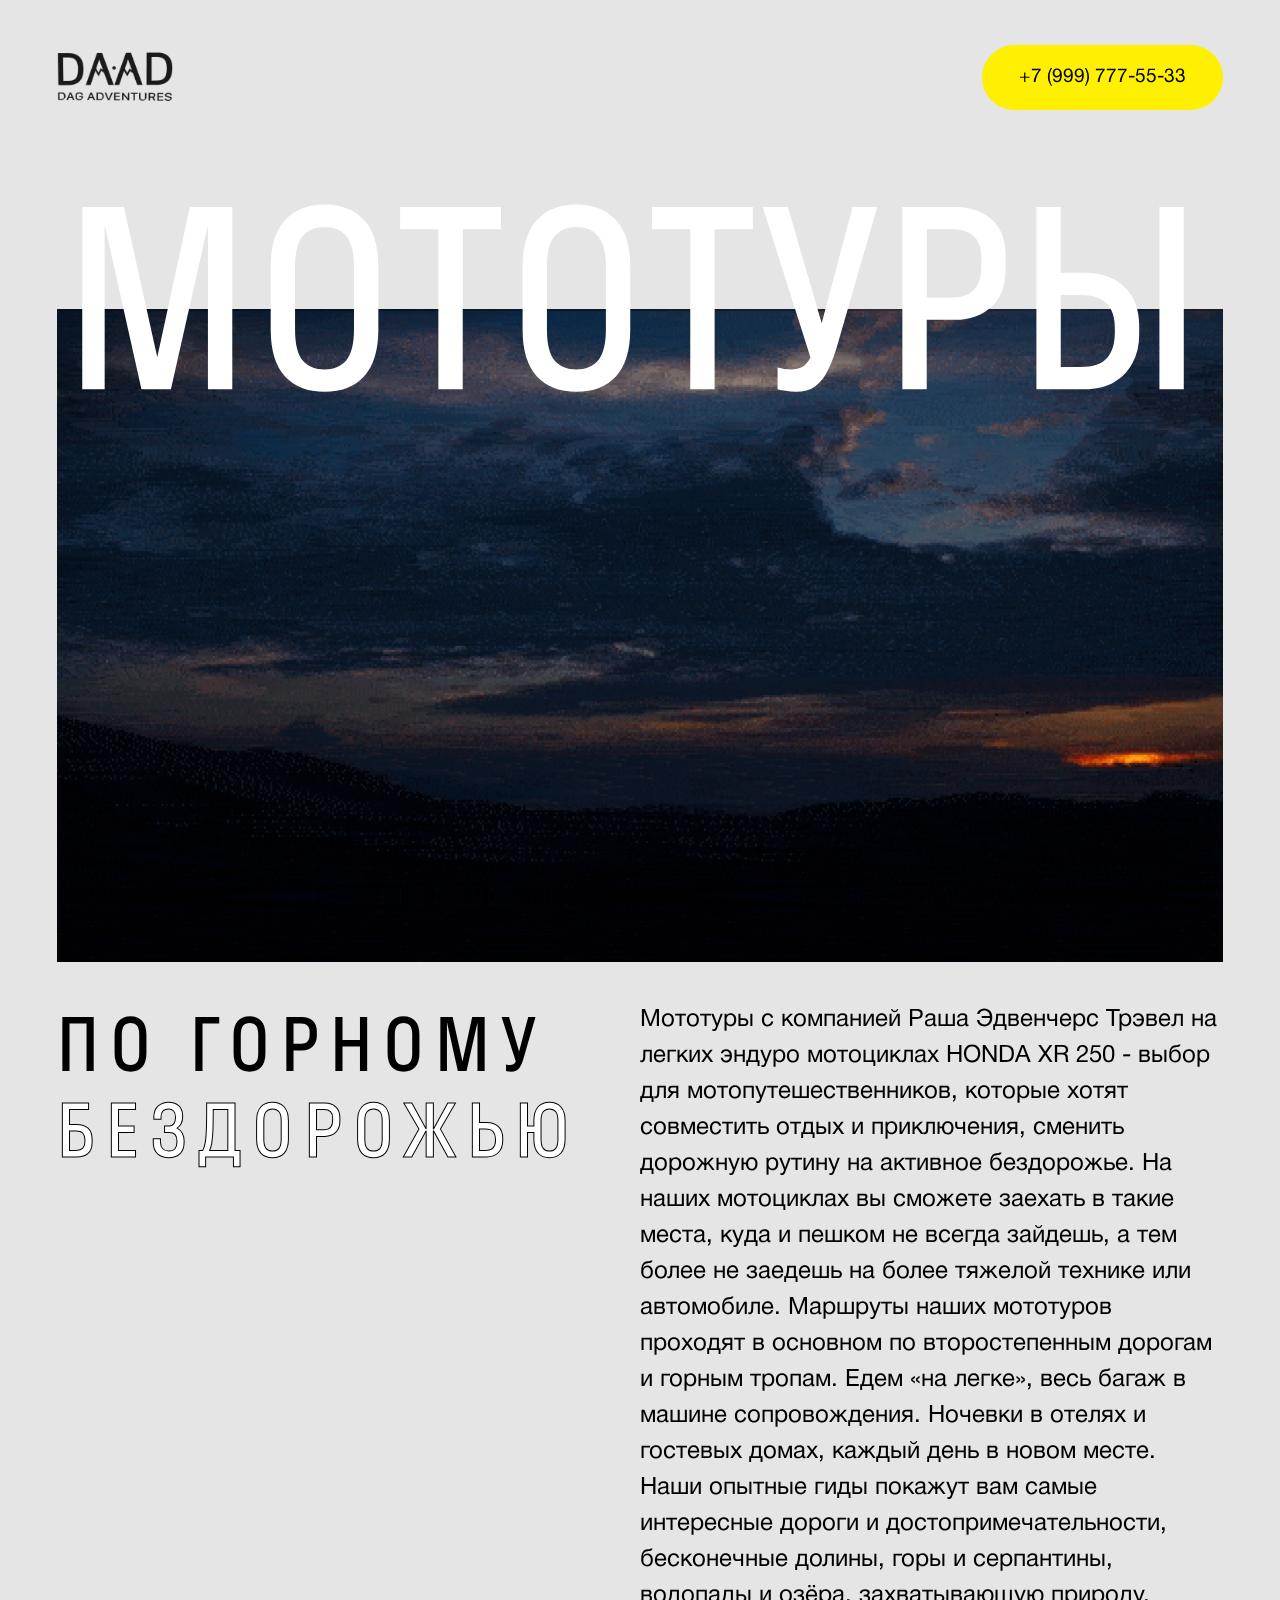
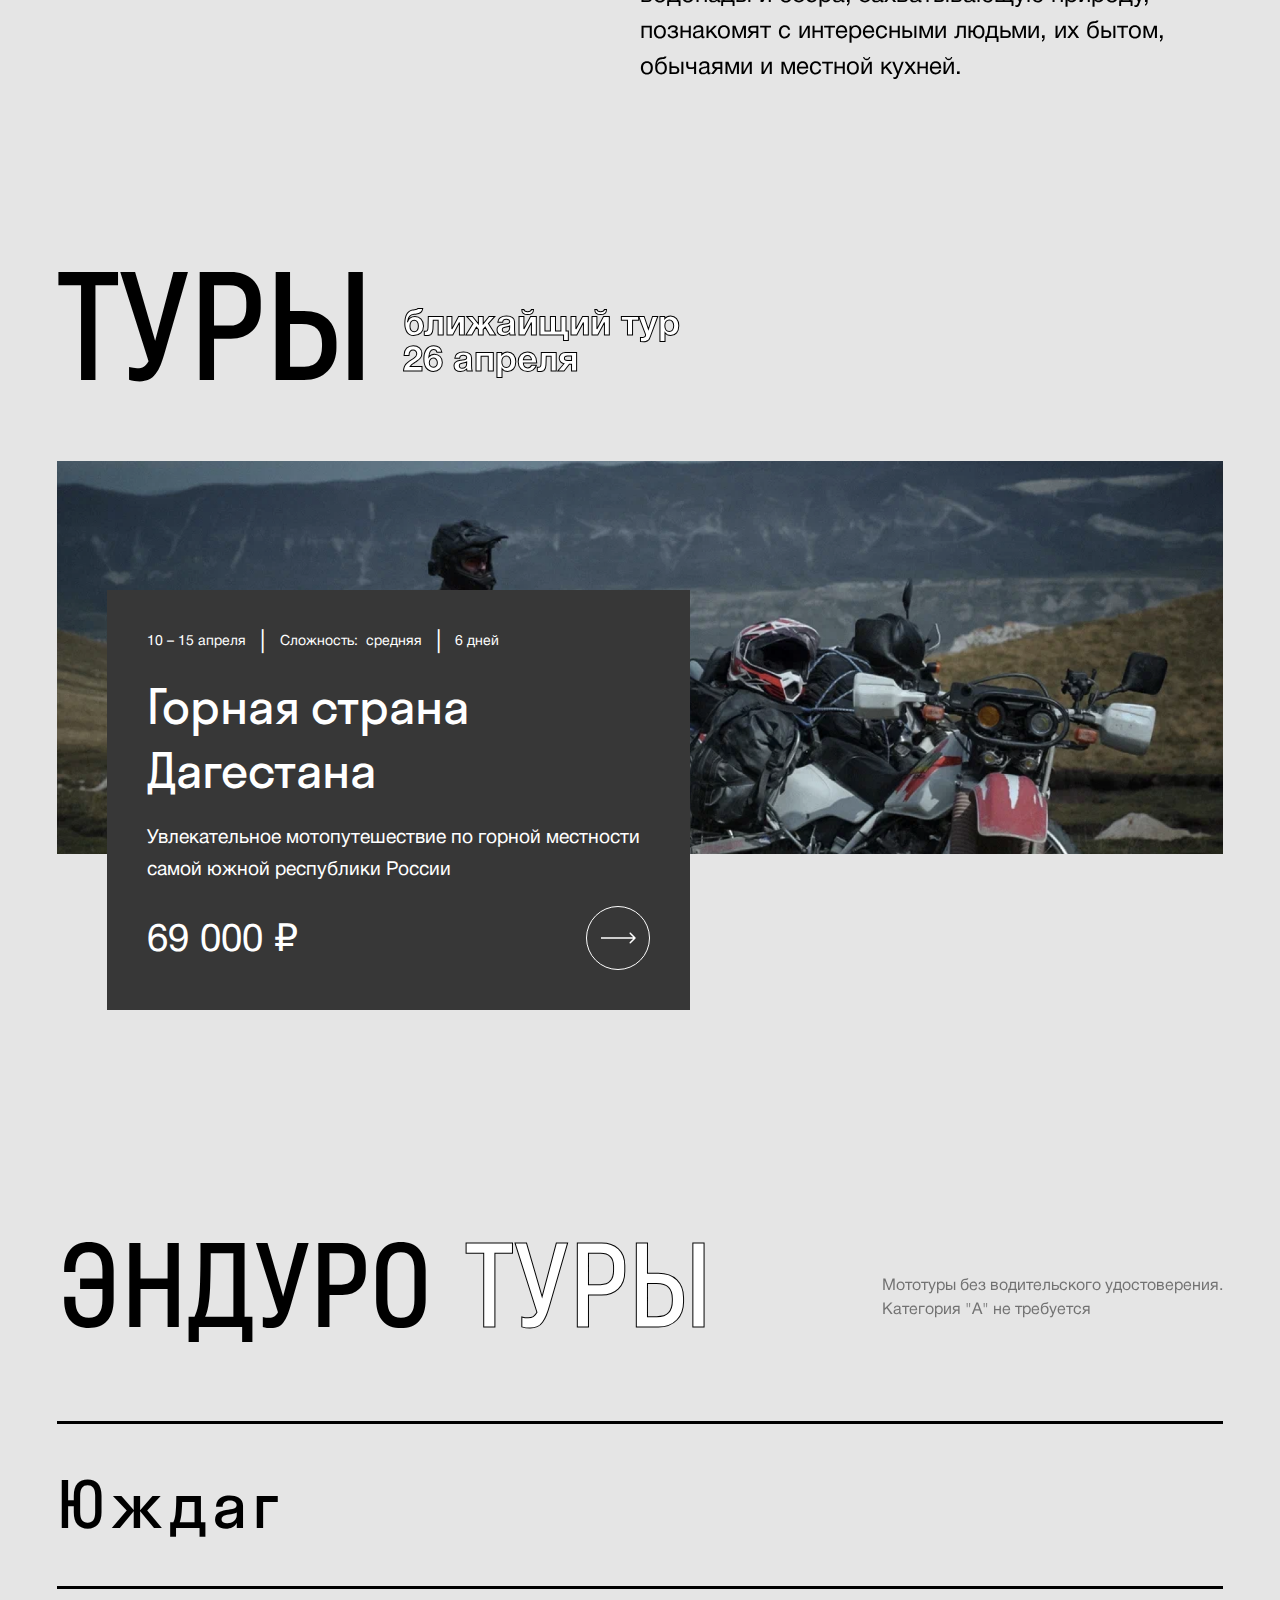
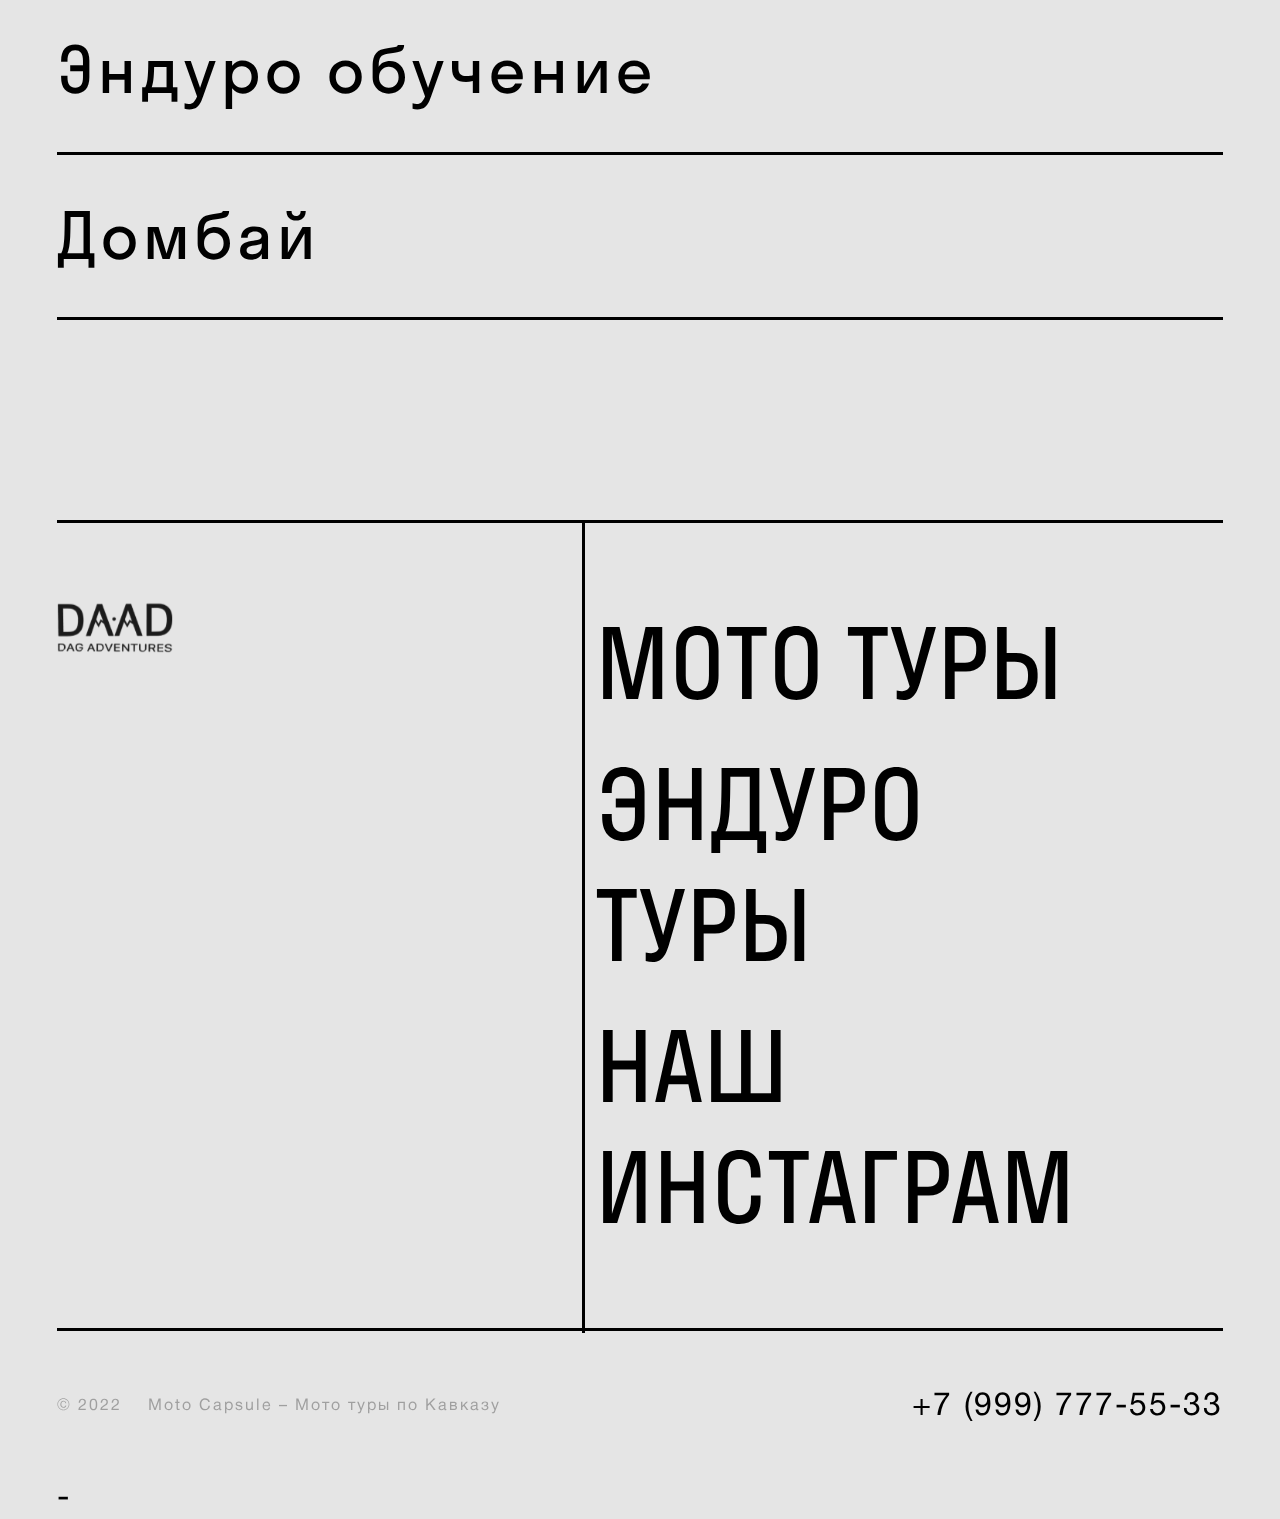
==== index.html @ cfee4b06 "First pade for MOTOTOUR project" ====
<!DOCTYPE html>
<html lang="ru">
<head>
    <meta charset="UTF-8">
    <meta http-equiv="X-UA-Compatible" content="IE=edge">
    <meta name="viewport" content="width=device-width, initial-scale=1.0">
    <title>ГЛАВНАЯ</title>
    <link rel="stylesheet" href="css/main.css">
</head>
<body>
    <div class="wrapper">
        <div class="cntr-padding">
            <header class="header">
                <div class="logo">
                    <!-- LOGO -->
                </div>
                <a href="tel:+79997775533" class="btn_phone">
                    +7 (999) 777-55-33
                </a>
            </header>
            <section class="banner">
                <div class="banner__img"></div>
                <img src="img/bannertour.svg" alt="МОТОТУРЫ" class="banner__descr">
            </section>
            <section class="descr">
                <div class="descr__header">
                    <h3 class="descr-header__item1">ПО ГОРНОМУ</h3>
                    <h3 class="descr-header__item2">БЕЗДОРОЖЬЮ</h3>
                </div>
                <p class="descr__item">
                    Мототуры с компанией Раша Эдвенчерс Трэвел на легких эндуро мотоциклах HONDA XR 250 - выбор для мотопутешественников, которые 
                    хотят совместить отдых и приключения, сменить дорожную рутину на активное бездорожье. На наших мотоциклах вы сможете заехать в 
                    такие места, куда и пешком не всегда зайдешь, а тем более не заедешь на более тяжелой технике или автомобиле. Маршруты наших 
                    мототуров проходят в основном по второстепенным дорогам и горным тропам. Едем «на легке», весь багаж в машине сопровождения. 
                    Ночевки в отелях и гостевых домах, каждый день в новом месте. Наши опытные гиды покажут вам самые интересные дороги и 
                    достопримечательности, бесконечные долины, горы и серпантины, водопады и озёра, захватывающую природу, познакомят с интересными 
                    людьми, их бытом, обычаями и местной кухней.
                </p>
            </section>
            <section class="catalog">
                <div class="catalog__header">
                    <h2 class="catalog-header__item">ТУРЫ</h2>
                    <p class="catalog-header__date">
                        ближайщий тур <br>
                        26 апреля
                    </p>
                </div>
                <div class="catalog__item">
                    <img src="img/1.png" alt="Горная страна Дагестана" class="catalog__img">
                    <div class="catalog__block">
                        <div class="catalog-block__header">
                            <div class="catalog-block-header__date">10 – 15 апреля </div> <span class="divider">|</span>
                            <div class="catalog-block-header__difficulty">Сложность: <span class="catalog-block-header-difficulty__item">средняя </span></div> <span class="divider">|</span>
                            <div class="catalog-block-header__days">6 дней</div>
                        </div>
                        <div class="catalog-block__descr">
                            <h4 class="catalog-block-descr__header">Горная страна Дагестана</h4>
                            <p class="catalog-block-descr__item">Увлекательное мотопутешествие по горной местности самой южной республики России</p>
                        </div>
                        <div class="catalog-block__footer">
                            <div class="catalog-block-footer__price">
                                <span class="catalog-block-footer-price__item">69 000</span> ₽
                            </div>
                            <a class="catalog-block-footer-next">
                                <img src="img/nextBtn.svg" alt="Next" class="catalog-block-footer__circle">
                            </a>
                        </div>
                    </div>
                </div>
                <!-- <div class="catalog__item">
                    <img src="img/1.png" alt="Горная страна Дагестана" class="catalog__img">
                    <div class="catalog__block">
                        <div class="catalog-block__header">
                            <div class="catalog-block-header__date">10 – 15 апреля </div> <span class="divider">|</span>
                            <div class="catalog-block-header__difficulty">Сложность: <span class="catalog-block-header-difficulty__item">средняя </span></div> <span class="divider">|</span>
                            <div class="catalog-block-header__days">6 дней</div>
                        </div>
                        <div class="catalog-block__descr">
                            <h4 class="catalog-block-descr__header">Горная страна Дагестана</h4>
                            <p class="catalog-block-descr__item">Увлекательное мотопутешествие по горной местности самой южной республики России</p>
                        </div>
                        <div class="catalog-block__footer">
                            <div class="catalog-block-footer__price">
                                <span class="catalog-block-footer-price__item">69 000</span> ₽
                            </div>
                            <a class="catalog-block-footer-next">
                                <img src="img/nextBtn.svg" alt="Next" class="catalog-block-footer__circle">
                            </a>
                        </div>
                    </div>
                </div>
                <div class="catalog__item">
                    <img src="img/1.png" alt="Горная страна Дагестана" class="catalog__img">
                    <div class="catalog__block">
                        <div class="catalog-block__header">
                            <div class="catalog-block-header__date">10 – 15 апреля </div> <span class="divider">|</span>
                            <div class="catalog-block-header__difficulty">Сложность: <span class="catalog-block-header-difficulty__item">средняя </span></div> <span class="divider">|</span>
                            <div class="catalog-block-header__days">6 дней</div>
                        </div>
                        <div class="catalog-block__descr">
                            <h4 class="catalog-block-descr__header">Горная страна Дагестана</h4>
                            <p class="catalog-block-descr__item">Увлекательное мотопутешествие по горной местности самой южной республики России</p>
                        </div>
                        <div class="catalog-block__footer">
                            <div class="catalog-block-footer__price">
                                <span class="catalog-block-footer-price__item">69 000</span> ₽
                            </div>
                            <a class="catalog-block-footer-next">
                                <img src="img/nextBtn.svg" alt="Next" class="catalog-block-footer__circle">
                            </a>
                        </div>
                    </div>
                </div>
                <div class="catalog__item">
                    <img src="img/1.png" alt="Горная страна Дагестана" class="catalog__img">
                    <div class="catalog__block">
                        <div class="catalog-block__header">
                            <div class="catalog-block-header__date">10 – 15 апреля </div> <span class="divider">|</span>
                            <div class="catalog-block-header__difficulty">Сложность: <span class="catalog-block-header-difficulty__item">средняя </span></div> <span class="divider">|</span>
                            <div class="catalog-block-header__days">6 дней</div>
                        </div>
                        <div class="catalog-block__descr">
                            <h4 class="catalog-block-descr__header">Горная страна Дагестана</h4>
                            <p class="catalog-block-descr__item">Увлекательное мотопутешествие по горной местности самой южной республики России</p>
                        </div>
                        <div class="catalog-block__footer">
                            <div class="catalog-block-footer__price">
                                <span class="catalog-block-footer-price__item">69 000</span> ₽
                            </div>
                            <a class="catalog-block-footer-next">
                                <img src="img/nextBtn.svg" alt="Next" class="catalog-block-footer__circle">
                            </a>
                        </div>
                    </div>
                </div>
                <div class="catalog__item">
                    <img src="img/1.png" alt="Горная страна Дагестана" class="catalog__img">
                    <div class="catalog__block">
                        <div class="catalog-block__header">
                            <div class="catalog-block-header__date">10 – 15 апреля </div> <span class="divider">|</span>
                            <div class="catalog-block-header__difficulty">Сложность: <span class="catalog-block-header-difficulty__item">средняя </span></div> <span class="divider">|</span>
                            <div class="catalog-block-header__days">6 дней</div>
                        </div>
                        <div class="catalog-block__descr">
                            <h4 class="catalog-block-descr__header">Горная страна Дагестана</h4>
                            <p class="catalog-block-descr__item">Увлекательное мотопутешествие по горной местности самой южной республики России</p>
                        </div>
                        <div class="catalog-block__footer">
                            <div class="catalog-block-footer__price">
                                <span class="catalog-block-footer-price__item">69 000</span> ₽
                            </div>
                            <a class="catalog-block-footer-next">
                                <img src="img/nextBtn.svg" alt="Next" class="catalog-block-footer__circle">
                            </a>
                        </div>
                    </div>
                </div>
                <div class="catalog__item">
                    <img src="img/1.png" alt="Горная страна Дагестана" class="catalog__img">
                    <div class="catalog__block">
                        <div class="catalog-block__header">
                            <div class="catalog-block-header__date">10 – 15 апреля </div> <span class="divider">|</span>
                            <div class="catalog-block-header__difficulty">Сложность: <span class="catalog-block-header-difficulty__item">средняя </span></div> <span class="divider">|</span>
                            <div class="catalog-block-header__days">6 дней</div>
                        </div>
                        <div class="catalog-block__descr">
                            <h4 class="catalog-block-descr__header">Горная страна Дагестана</h4>
                            <p class="catalog-block-descr__item">Увлекательное мотопутешествие по горной местности самой южной республики России</p>
                        </div>
                        <div class="catalog-block__footer">
                            <div class="catalog-block-footer__price">
                                <span class="catalog-block-footer-price__item">69 000</span> ₽
                            </div>
                            <a class="catalog-block-footer-next">
                                <img src="img/nextBtn.svg" alt="Next" class="catalog-block-footer__circle">
                            </a>
                        </div>
                    </div>
                </div> -->
            </section>
            <section class="catalog2">
                <div class="catalog2__header">
                    <div class="catalog2-header__item">
                        <span class="catalog2-header-item1">ЭНДУРО</span>
                        <span class="catalog2-header-item2">ТУРЫ</span>
                    </div>
                    <p class="catalog-header__descr">
                        Мототуры без водительского удостоверения. <br>
                        Категория "А" не требуется
                    </p>
                </div>
                <div class="catalog2__body">
                    <a href="#"class="catalog2-body__container">Юждаг</a>
                    <a href="#"class="catalog2-body__container">Эндуро обучение</a>
                    <a href="#"class="catalog2-body__container">Домбай</a>
                </div>
            </section>
            <footer class="footer">
                <div class="footer__logo">
                    <div class="logo">
                        <!-- LOGO -->
                    </div>
                </div>
                <div class="footer__link">
                    <a href="#" class="footer-lonk__item">МОТО ТУРЫ</a>
                    <a href="#" class="footer-lonk__item">ЭНДУРО ТУРЫ</a>
                    <a href="#" class="footer-lonk__item">НАШ ИНСТАГРАМ</a>
                </div>
            </footer>
            <div class="footer__copy">
                <div class="footer-copy__item">
                    <span class="footer-copy__date">© 2022</span>
                    <span class="footer-copy__text">Moto Capsule – Мото туры по Кавказу</span>
                </div>
                <a href="tel:+79997775533" class="footer-copy__phone">+7 (999) 777-55-33</ф>
            </div>-
        </div>
    </div>

<script src="js/main.js"></script>
</body>
</html>
---- css/main.css ----
/** Generated by FG **/
@font-face {
	font-family: 'StratosLCWeb';
	src: url('../fonts/StratosLCWebRegular.eot');
	src: local('☺'), url('../fonts/StratosLCWebRegular.woff') format('woff'), url('../fonts/StratosLCWebRegular.ttf') format('truetype'), url('../fonts/StratosLCWebRegular.svg') format('svg');
	font-weight: normal;
	font-style: normal;
}

@font-face {
	font-family: 'StratosLCWeb';
	src: url('../fonts/StratosLCWebBold.eot');
	src: local('☺'), url('../fonts/StratosLCWebBold.woff') format('woff'), url('../fonts/StratosLCWebBold.ttf') format('truetype'), url('../fonts/StratosLCWebBold.svg') format('svg');
	font-weight: bold;
	font-style: normal;
}

@font-face {
	font-family: 'Helvetica';
	src: url('../fonts/HelveticaBold.eot');
	src: local('☺'), url('../fonts/HelveticaBold.woff') format('woff'), url('../fonts/HelveticaBold.ttf') format('truetype'), url('../fonts/HelveticaBold.svg') format('svg');
	font-weight: bold;
	font-style: normal;
}

@font-face {
	font-family: 'Helvetica';
	src: url('../fonts/HelveticaRegular.eot');
	src: local('☺'), url('../fonts/HelveticaRegular.woff') format('woff'), url('../fonts/HelveticaRegular.ttf') format('truetype'), url('../fonts/HelveticaRegular.svg') format('svg');
	font-weight: normal;
	font-style: normal;
}

/* @font-face {
	font-family: 'Helvetica';
	src: url('../fonts/HelveticaLight.eot');
	src: local('☺'), url('../fonts/HelveticaLight.woff') format('woff'), url('../fonts/HelveticaLight.ttf') format('truetype'), url('../fonts/HelveticaLight.svg') format('svg');
	font-weight: normal;
	font-style: normal;
} */

body {
	font-family: 'Helvetica';
    font-weight: normal;
    background: #E5E5E5;
    font-size: 24px;
}

* {
    margin: 0;
    padding: 0;
    box-sizing: border-box;
    outline: none;
}

::-webkit-calendar-picker-indicator {
    filter: opacity(0.6);
}

::-webkit-scrollbar {
    width: 8px;
}

::-webkit-scrollbar-track {
    background: rgba(255, 255, 255, 0.2);
    /*border-radius: 50px;*/
}

::-webkit-scrollbar-thumb {
    background: #FFF001;
    box-shadow: 0 0 2px rgba(0, 0, 0, 0.12);
    border-radius: 50px;
    border: 2px solid rgba(17, 17, 17, 0.04);
}

::selection {background: #FFF001; color: #fff;}
::-moz-selection {background: #FFF001; color: #fff;}
/*::-webkit-selection {background: #638FFF; color:#111;}*/

.wrapper {
    width: 100%;
    max-width: 1920px;
    margin: 0 auto;
    overflow: hidden;
}

.cntr-padding {
    padding: 60px 70px 0 70px;
}

.header {
    display: flex;
    justify-content: space-between;
    align-items: center;
    width: 100%;
    height: 72px;
    margin-bottom: 257px;
    background: #E5E5E5;
    z-index: 20;
}

.logo {
    width: 150px;
    height: 65px;
    background: url(../img/LOGO.png) no-repeat center;
    background-size: cover;
    mix-blend-mode: exclusion;
}

.btn_phone {
    display: flex;
    justify-content: center;
    align-items: center;
    width: 20.7%;
    min-width: 141px;
    height: 65px;
    border: none;
    background: #FFF001;
    border-radius: 100px;     
    text-decoration: none;
    font-size: 2.25rem;
    line-height: 88.1%;
    color: #000000;  
}

.banner {
    position: relative;
    width: 100%;
    margin-bottom: 60px;
}

.banner__img {
    width: 100%;
    height: 820px;
    background: url(../img/0.png) center no-repeat;
    background-size: cover;
}

.banner__descr {
    position: absolute;
    top: -170px;
    left: 25px;
    width: 94.5%;
}

.descr {
    display: flex;
    width: 100%;
    margin-bottom: 150px;
}

.descr__header {
    width: 65%;
    height: 100%;
}

.descr-header__item1 {
    font-family: "StratosLCWeb";
    font-style: normal;
    font-weight: normal;
    font-size: 72px;
    line-height: 120%;
    letter-spacing: 11px;
    color: #000000;
}

.descr-header__item2 {
    font-family: "StratosLCWeb";
    font-style: normal;
    font-weight: normal;
    font-size: 72px;
    line-height: 120%;
    letter-spacing: 11px;
    color: #fff;
    -webkit-text-stroke-width: 1px;
    -webkit-text-stroke-color: #000;
}

.descr__item {
    width: 50%;
}

.descr__item {
    font-family: Helvetica;
    font-style: normal;
    font-weight: normal;
    font-size: 1.5rem;
    line-height: 150%;
    color: #000000;
}

.catalog__header {
    display: flex;
    align-items: center;
    width: 100%;
    margin-bottom: 44px;
}

.catalog-header__item {
    font-family: "StratosLCWeb";
    font-style: normal;
    font-weight: normal;
    font-size: 9rem;
    line-height: 181px;
    color: #000000;
}

.catalog-header__date {
    font-weight: bold;
    color: #fff;
    font-size: 2.25rem;
    -webkit-text-stroke-width: 1px;
    -webkit-text-stroke-color: #000;
    margin-left: 30px;
    margin-top: 35px;
}

.catalog__item {
    position: relative;
    width: 100%;
    margin-bottom: 335px;
}

.catalog__item:not(:last-child) {
    margin-bottom: 300px;
}

.catalog__img {
    width: 100%;
}

.catalog__block {
    position: absolute;
    left: 50px;
    bottom: -150px;
    width: 50%;
    max-width: 890px;
    min-width: 280px;
    padding: 40px;
    background: #373737;
    color: #FFF;
}

.right {
    position: absolute;
    left: auto;
    right: 50px;
}

.catalog-block__header {
    display: flex;
    justify-content: space-between;
    align-items: center;
    width: 80%;
    margin-bottom: 20px;
}

.catalog-block-header__date,
.catalog-block-header__difficulty,
.catalog-block-header__days {
    display: flex;
    align-items: center;
    font-size: 1.125rem;
}

.catalog-block-descr__header {
    font-family: "StratosLCWeb";
    font-weight: normal;
    width: 70%;
    font-size: 4rem;
    line-height: 5rem;
    margin-bottom: 20px;
}

.catalog-block-descr__item {
    line-height: 2rem;
    margin-bottom: 20px;
}

.catalog-block__footer {
    display: flex;
    justify-content: space-between;
    align-items: center;
}

.catalog-block-footer__price {
    font-size: 3rem;
}

.catalog-block-footer-next {
    display: flex;
    align-items: center;
    justify-content: center;
    width: 80px;
    height: 80px;
    border: 1px solid #FFF;
    border-radius: 100%;
    cursor: pointer;
}

.catalog2 {
    width: 100%;
}

.catalog2__header {
    display: flex;
    justify-content: space-between;
    align-items: center;
    gap: 0 24%;
    margin-bottom: 45px;
}

.catalog2-header__item {
    display: flex;
    font-family: "StratosLCWeb";
    font-style: normal;
    font-weight: normal;
    font-size: 9rem;
    line-height: 181px;
    color: #000000;
}

.catalog-header__descr {
    margin-top: 25px;
    line-height: 150%;
    opacity: 0.5;
}

.catalog2-header-item2 {
    margin-left: 32px;
    color: #fff;
    -webkit-text-stroke-width: 1px;
    -webkit-text-stroke-color: #000;
}

.catalog2__body {
    margin-bottom: 200px;
}

.catalog2-body__container {
    display: block;
    padding: 53px 0;
    font-family: "StratosLCWeb";
    font-weight: normal;
    font-size: 4rem;
    line-height: 88.1%;
    color: #000000;
    letter-spacing: 5px;
    text-decoration: none;
    border-top: 3px solid #000;
}

.catalog2-body__container:last-child {
    border-bottom: 3px solid #000;
}

.footer {
    position: relative;
    display: flex;
    padding: 80px 0;
    border-top: 3px solid #000;
    border-bottom: 3px solid #000;
}

.footer::before {
    content: "";
    position: absolute;
    top: -3px;
    left: 50%;
    width: 3px;
    height: 101%;
    background: #000;
}

.footer__logo {
    width: 50%;
}

.footer__link {
    display: flex;
    flex-direction: column;
    gap: 20px;
    padding: 0 80px;
}

.footer-lonk__item {
    font-family: "StratosLCWeb";
    font-style: normal;
    font-weight: normal;
    font-size: 6rem;
    line-height: 121px;
    letter-spacing: 1px;
    color: #000000;
    text-decoration: none;
}

.footer__copy {
    display: flex;
    justify-content: space-between;
    align-items: center;
    width: 100%;
    padding: 50px 0;
}

.footer-copy__item {
    font-size: 2rem;
    line-height: 130%;
    color: #000000;
    opacity: 0.3;
    letter-spacing: 2px;
    margin-top: 5px;
}

.footer-copy__date {
    margin-right: 20px;
}

.footer-copy__phone {
    font-size: 2rem;
    line-height: 130%;
    color: #000;
    letter-spacing: 2px;
    margin-top: 5px;
    text-decoration: none;
}

.catalog-block-header-difficulty__item {
    margin-left: 8px;
}


/***************************************************** MEDIA QUERYS ***********************************************/

@media screen and (max-width: 1800px) {
    .banner__descr {
        top: -110px;
    }
    .btn_phone {
        font-size: 1.6rem;
    }
    .footer::before {
        left: 45%;
    }
}

@media screen and (max-width: 1536px) {
    .cntr-padding {
        padding: 41px 57px 0 57px;
    }
    .logo {
        width: 116px;
        height: 50px;
    }
    .header {
        margin-bottom: 196px;
    }
    .banner {
        margin-bottom: 40px;
    }
    .banner__descr {
        top: -130px;
    }
    .banner__img {
        height: 653px;
    }
    .descr__header {
        width: 50%;
    }
    .catalog2__header {
        gap: 0 20px;
        font-size: 16px;
    }
}

@media screen and (max-width: 1536px) {
    .footer-lonk__item {
        font-size: 5rem;
        font-size: 6rem;
    }
}

@media screen and (max-width: 1400px) {
    .catalog-block-header__date, 
    .catalog-block-header__difficulty, 
    .catalog-block-header__days {
        font-size: 14px;
    }
    .catalog-block__header {
        width: 70%;
    }
    .catalog-block-descr__header {
        font-size: 3rem;
        line-height: 4rem;
    }
    .catalog-block-descr__item {
        line-height: 2rem;
        font-size: 1.2rem;
    }
    .catalog-block-footer__price {
        font-size: 2.4rem;
    }
    .catalog-block-footer-next {
        width: 64px;
        height: 64px;
    }
    .btn_phone {
        font-size: 1.2rem;
    }
    .footer-copy__item {
        font-size: 1rem;

    }
    .catalog2-header__item {
        font-size: 7rem;
    }
    .banner__descr {
        top: -105px;
    }
}

@media screen and (max-width: 1200px) {
    .descr__item,
    .footer-copy__phone {
        font-size: 14px;
    }
    .descr-header__item1,
    .descr-header__item2 {
        font-size: 3rem;
    }
    .catalog__block {
        width: 60%;
    }
    .footer-lonk__item {
        font-size: 4rem;
        line-height: 5rem;
    }
    .catalog2-header__item {
        font-size: 6rem;
    }
    .banner__descr {
        top: -90px;
    }
}

@media screen and (max-width: 1100px) {
    .btn_phone {
        font-size: 1rem;
    }
    .catalog__block {
        bottom: -90%;
        width: 80%;
    }
    .banner__descr {
        top: -60px;
    }
    .catalog2-header__item {
        font-size: 5rem;
    }
    .catalog2-body__container {
        font-size: 3rem;
    }
}

@media screen and (max-width: 1000px) {
    .btn_phone {
        width: 25%;
    }
    .header {
        margin-bottom: 128px;
    }
    .descr-header__item1, 
    .descr-header__item2 {
        letter-spacing: 2px;
    }
    .footer-lonk__item {
        font-size: 2rem;
        line-height: 3rem;
    }
    .footer__link {
        padding: 0 40px;
    }
}

@media screen and (max-width: 900px) {
    .cntr-padding {
        padding: 63px 0 0 0;
    }
    .logo {
        width: 160px;
        height: 70px;   
    }
    .btn_phone {
        width: 241px;
        height: 52px;
        font-size: 18px;
        line-height: 88.1%;
        padding: 0 10px;
    }
    .header {
        margin-bottom: 166px; 
        padding: 0 20px;
    }
    .catalog__img {
        height: 320px;
        object-fit: cover;
    }
    .banner__descr {
        width: 84%;
        left: 65px;
        top: -70px;
    }
    .banner__img {
        height: 100vh;
        object-fit: cover;
    }
    .banner {
        margin-bottom: 0;
    }
    .descr {
        position: relative;
        display: block;
        padding: 50px 55px 0 55px;
        margin-bottom: 80px;
    }
    .descr::before {
        content: "";
        position: absolute;
        bottom: -57px;
        left: 50%;
        right: 50%;
        width: 160.59px;
        height: 65px;
        background: url(../img/LOGO.png) center no-repeat;
        background-size: cover; 
        mix-blend-mode: lighten;
        opacity: 0.3;   
        z-index: -1;
        transform: translateX(-50%);
    }
    .descr-header__item1,
    .descr-header__item2 {  
        font-size: 64px;
        line-height: 81px;
    }
    .descr__header {
        width: 100%;
        margin-bottom: 64px;
    }
    .descr__item {
        width: 100%;
        font-size: 14px;
        line-height: 150%;
    }
    .catalog__header {
        padding: 0 55px;
        margin-bottom: 55px;
    }
    .catalog-header__item {
        font-family: "StratosLCWeb";
        font-weight: normal;
        font-size: 64px;
        line-height: 81px;
    }
    .catalog-header__date {
        font-weight: bold;
        font-size: 14px;
        line-height: 120%;
    }
    .catalog__item:not(:last-child) {
        margin-bottom: 390px;
    }
    .catalog__item {
        margin-bottom: 397px;
    }
    .catalog2 {
        padding: 0 20px;
    }
    .catalog2__header {
        display: block;
    }
    .catalog2-header__item,
    .catalog2-header-item1,
    .catalog2-header-item2 {
        display: block;
        font-family: "StratosLCWeb";
        font-style: normal;
        font-weight: normal;
        font-size: 11rem;
        line-height: 12rem;
    }
    .catalog__block {
        width: 280px;
        left: 50%;
        bottom: -300px;
        padding: 20px;
        transform: translateX(-50%);
        z-index: 4;
    }
    .right {
        right: 50%;
        transform: translateX(-50%);
    }
    .catalog-block__header {
        display: block;
        margin-bottom: 20px;
    }
    .divider {
        display: none;
    }
    .catalog-block-header__date,
    .catalog-block-header__difficulty {
        position: relative;
        margin-bottom: 11px;
        font-size: 14px;
        line-height: 130%;
    }
    .catalog-block-header__date::before,
    .catalog-block-header__difficulty:before {
        content: "";
        position: absolute;
        bottom: -5px;
        left: 0;
        width: 30px;
        height: 1px;
        background: #FFF;
    }
    .catalog-block-descr__header {
        font-size: 36px;
        line-height: 120%;  
    }
    .catalog-block-descr__item {
        font-size: 14px;
        line-height: 140%;
    }
    .catalog-block-footer-price__item {
        font-size: 36px;
        line-height: 130%;
    }
    .catalog-block-footer-next {
        width: 40px;
        height: 40px;
    }
    .catalog-block-footer__circle {
        width: 60%;
    }
    .catalog2-header-item1 {
        font-weight: normal;
        font-size: 64px;
        line-height: 81px;
    }
    .catalog2-header-item2 {
        font-weight: normal;
        font-size: 64px;
        line-height: 81px;
        margin-left: 0;
    }
    .catalog-header__descr {
        margin-top: 5px;
        font-size: 14px;
        line-height: 150%;
        margin-bottom: 24px;
    }
    .catalog2-body__container {
        font-size: 36px;
        line-height: 120%;
        padding: 29px 0;
    }
    .footer__logo {
        position: relative;
        padding: 30px 5px;
        width: 100%;
    }
    .footer__logo::before {
        content: "";
        position: absolute;
        bottom: 0;
        left: 0px;
        width: 100%;
        height: 2px;
        background: #3F3F3F;
    }
    .footer__logo .logo {
        width: 150px;
        height: 65.38px;
    }
    .footer {
        display: block;
        padding: 20px;
    }
    .footer::before {
        display: none;
    }
    .footer__link {
        padding: 30px 0;
        margin-bottom: 30px;
    }
    .footer__copy {
        display: block;
        padding: 20px 19px;
    }
    .footer-copy__item {
        margin-bottom: 10px;
    }
    .footer-copy__date {
        margin-bottom: 10px;
    }
    .descr {
        padding: 30px 20px;
    }
    .footer-copy__date {
        margin-right: 10px;
    }
    .footer-copy__item {
        letter-spacing: 0.2px;
    }
}

@media screen and (max-width: 600px) {
    .banner__descr {
        width: 84%;
        left: 65px;
        top: -40px;
    }
    .logo {
        width: 73.41px;
        height: 32px;
    }
    .btn_phone {
        width: 141px;
        height: 32px;
        font-size: 14px;
    }
    .header {
        margin-bottom: 58px;
    }
    .banner__descr {
        font-size: 59px;
        line-height: 88.1%; 
        left: 50%;
        right: 50%;
        transform: translateX(-50%);
    }
}


@media screen and (max-width: 600px) {
    .descr-header__item1,
    .descr-header__item2 {
        font-size: 36px;
        line-height: 120%;
    }
    .descr__header {
        margin-bottom: 20px;
    }
}
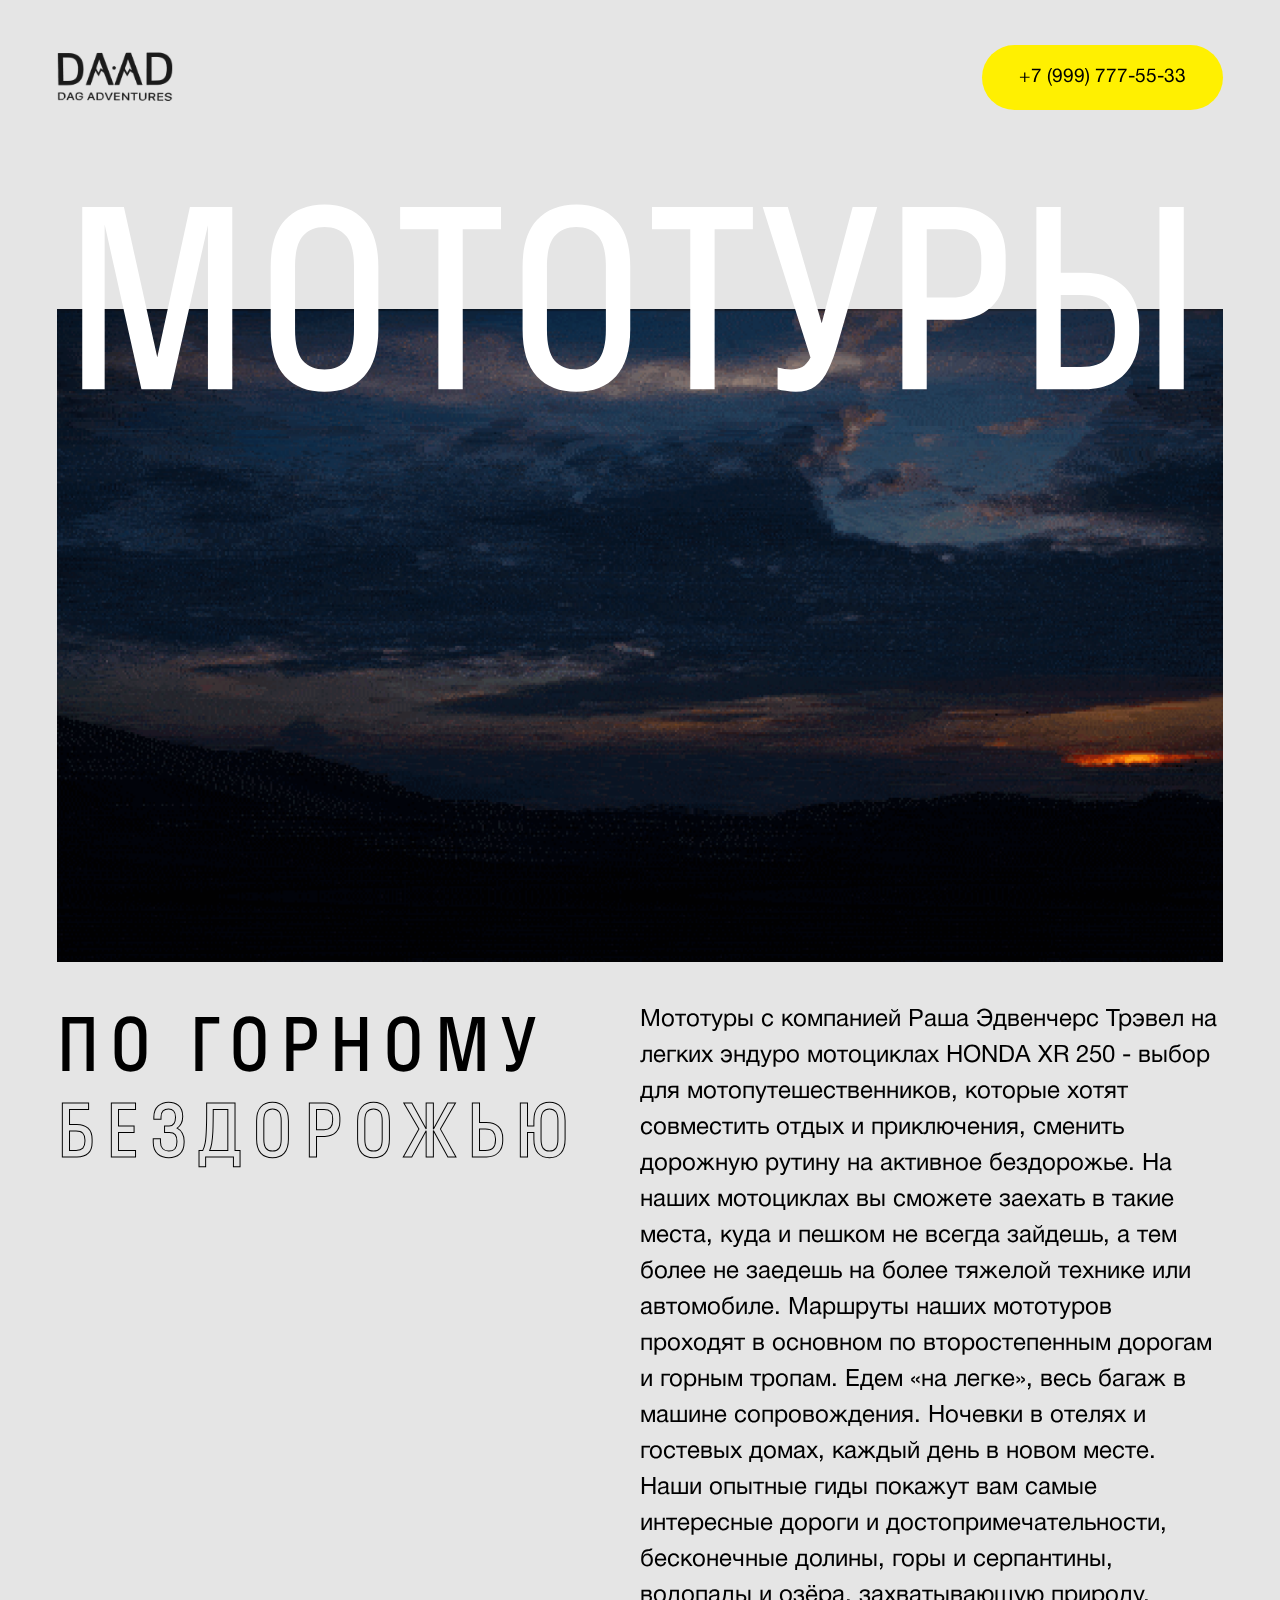
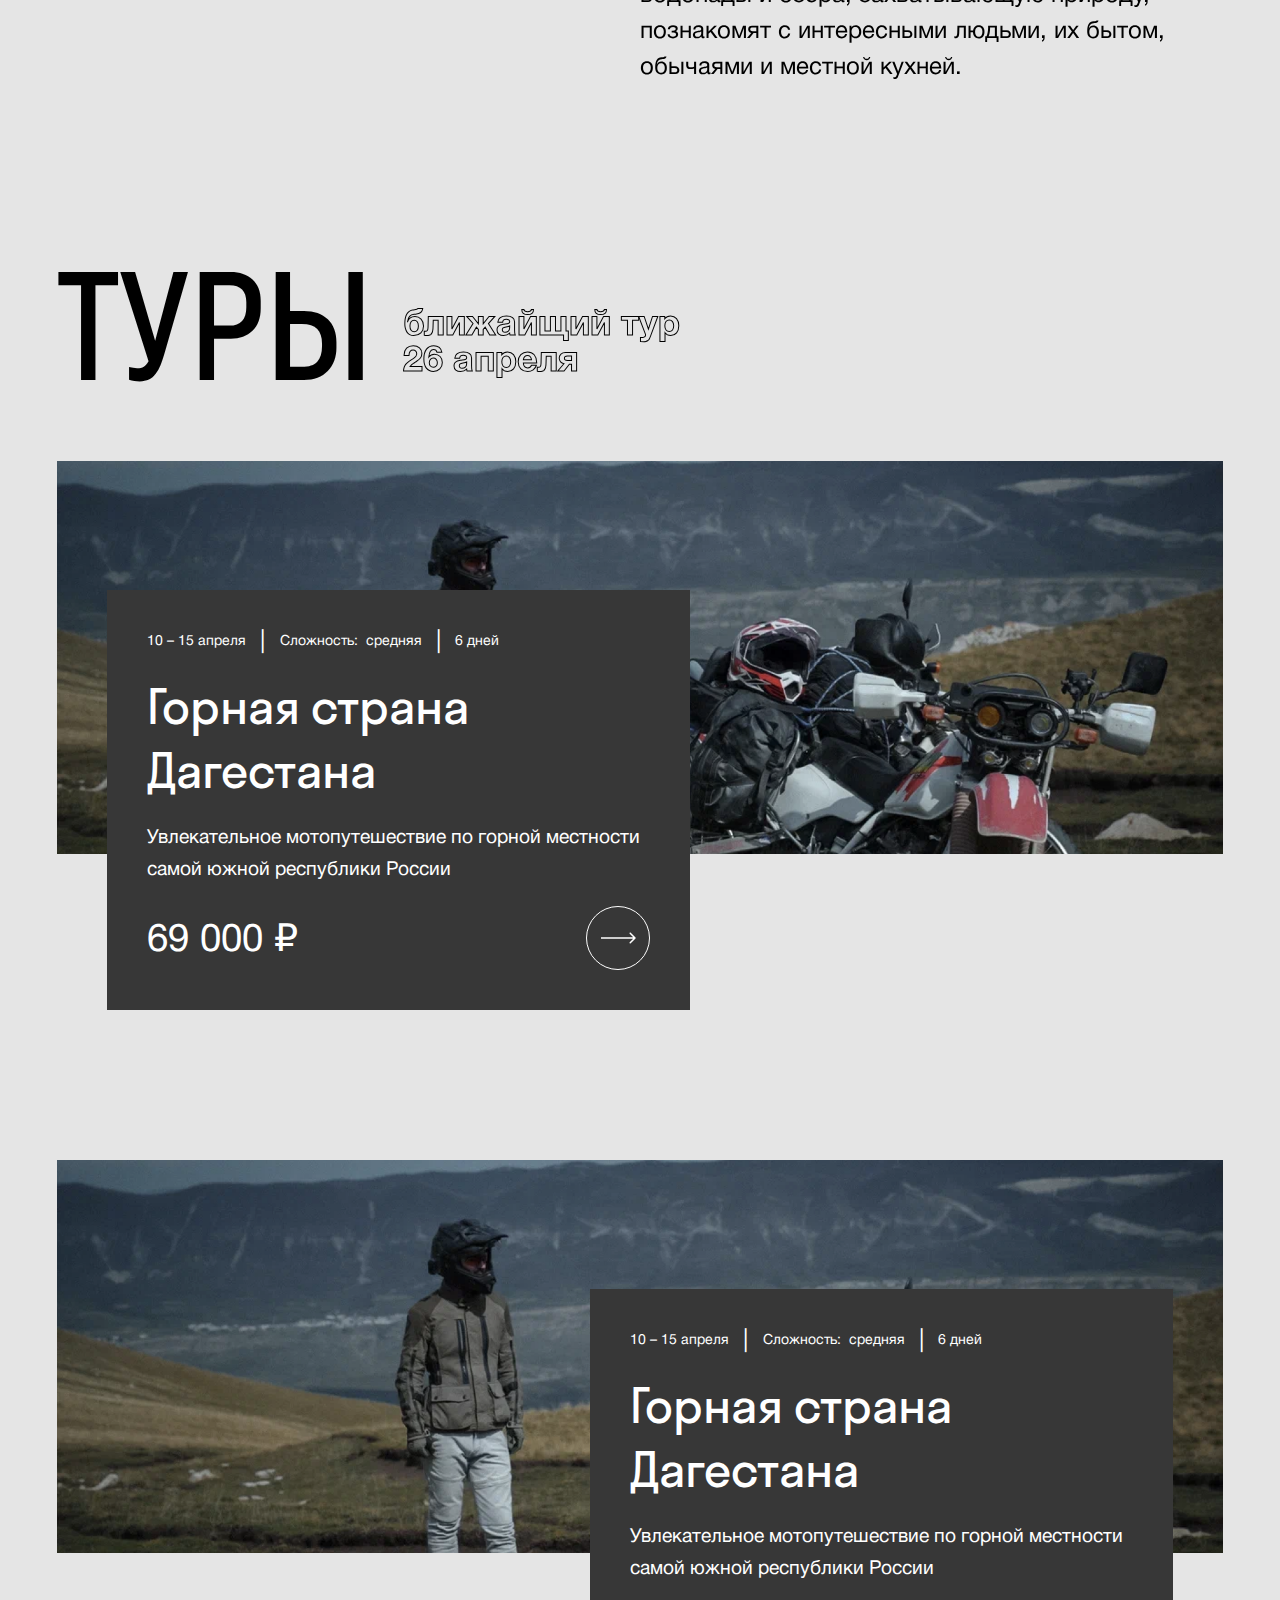
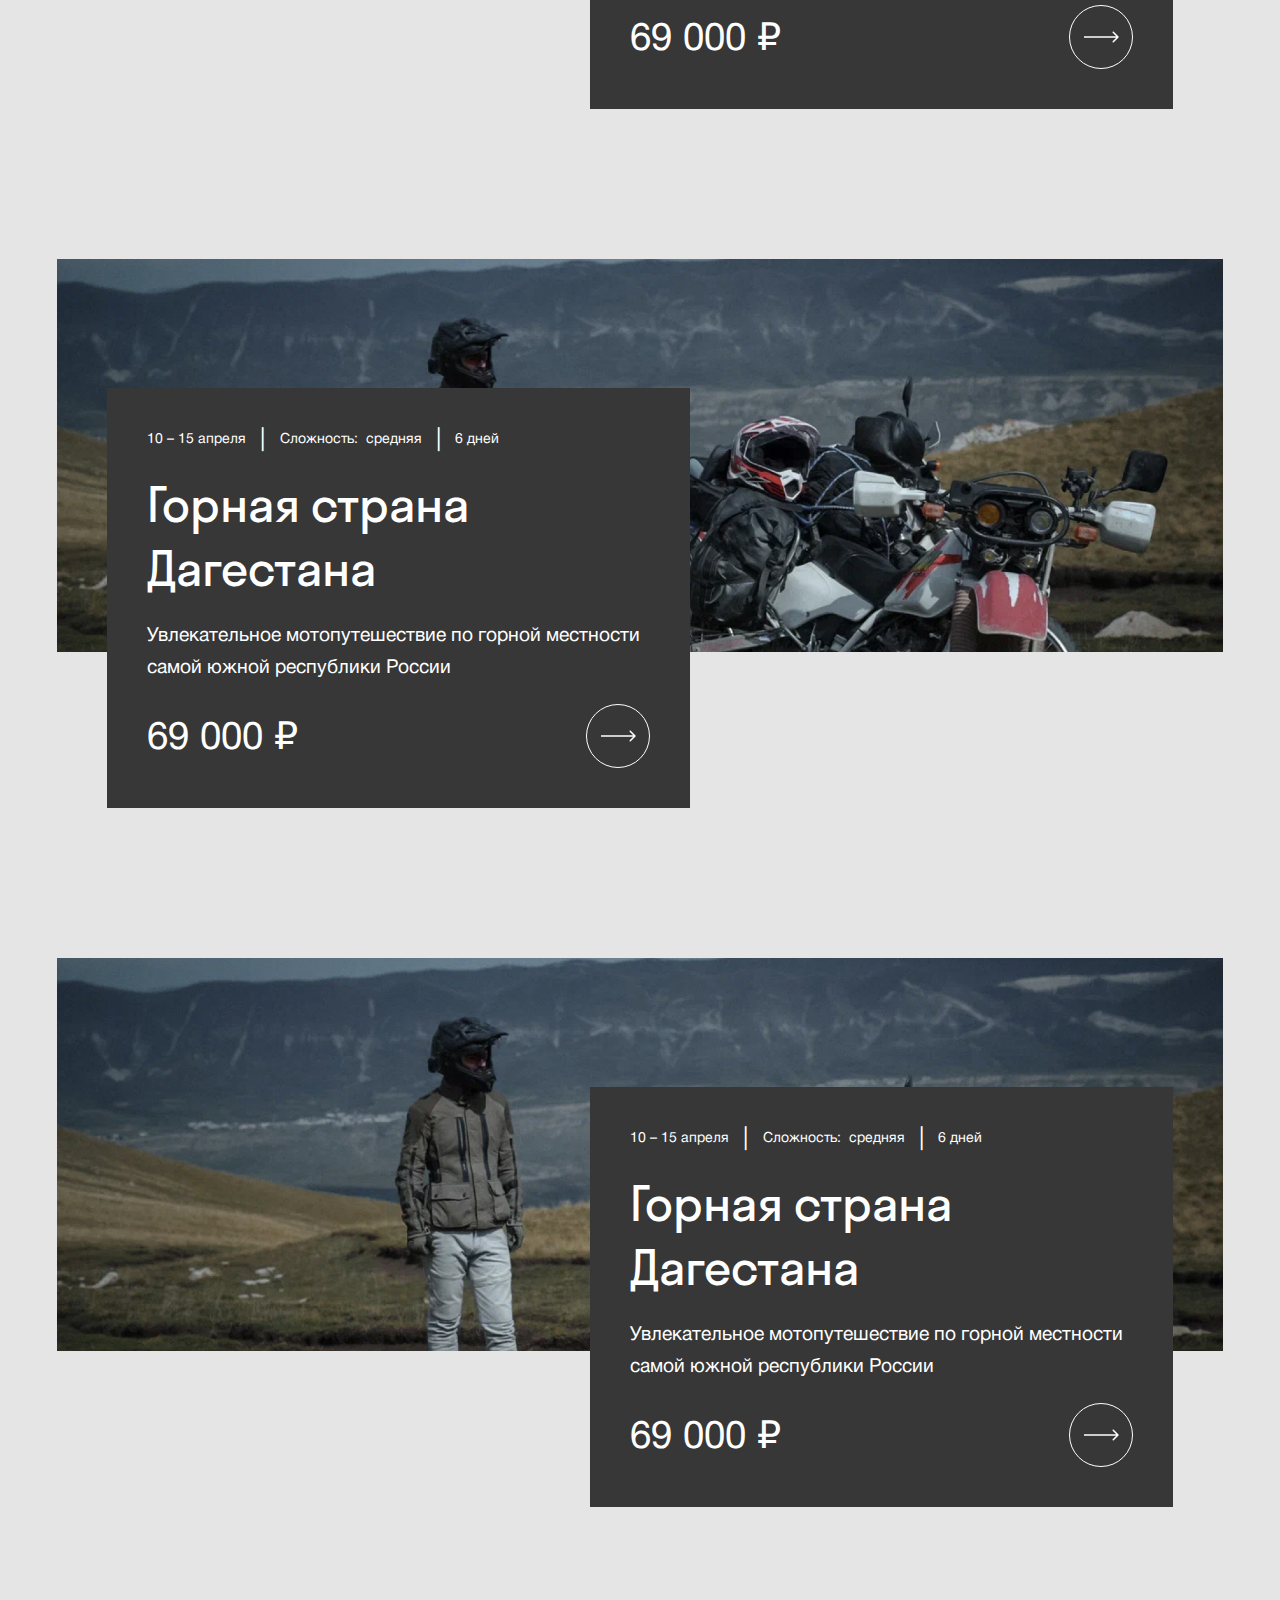
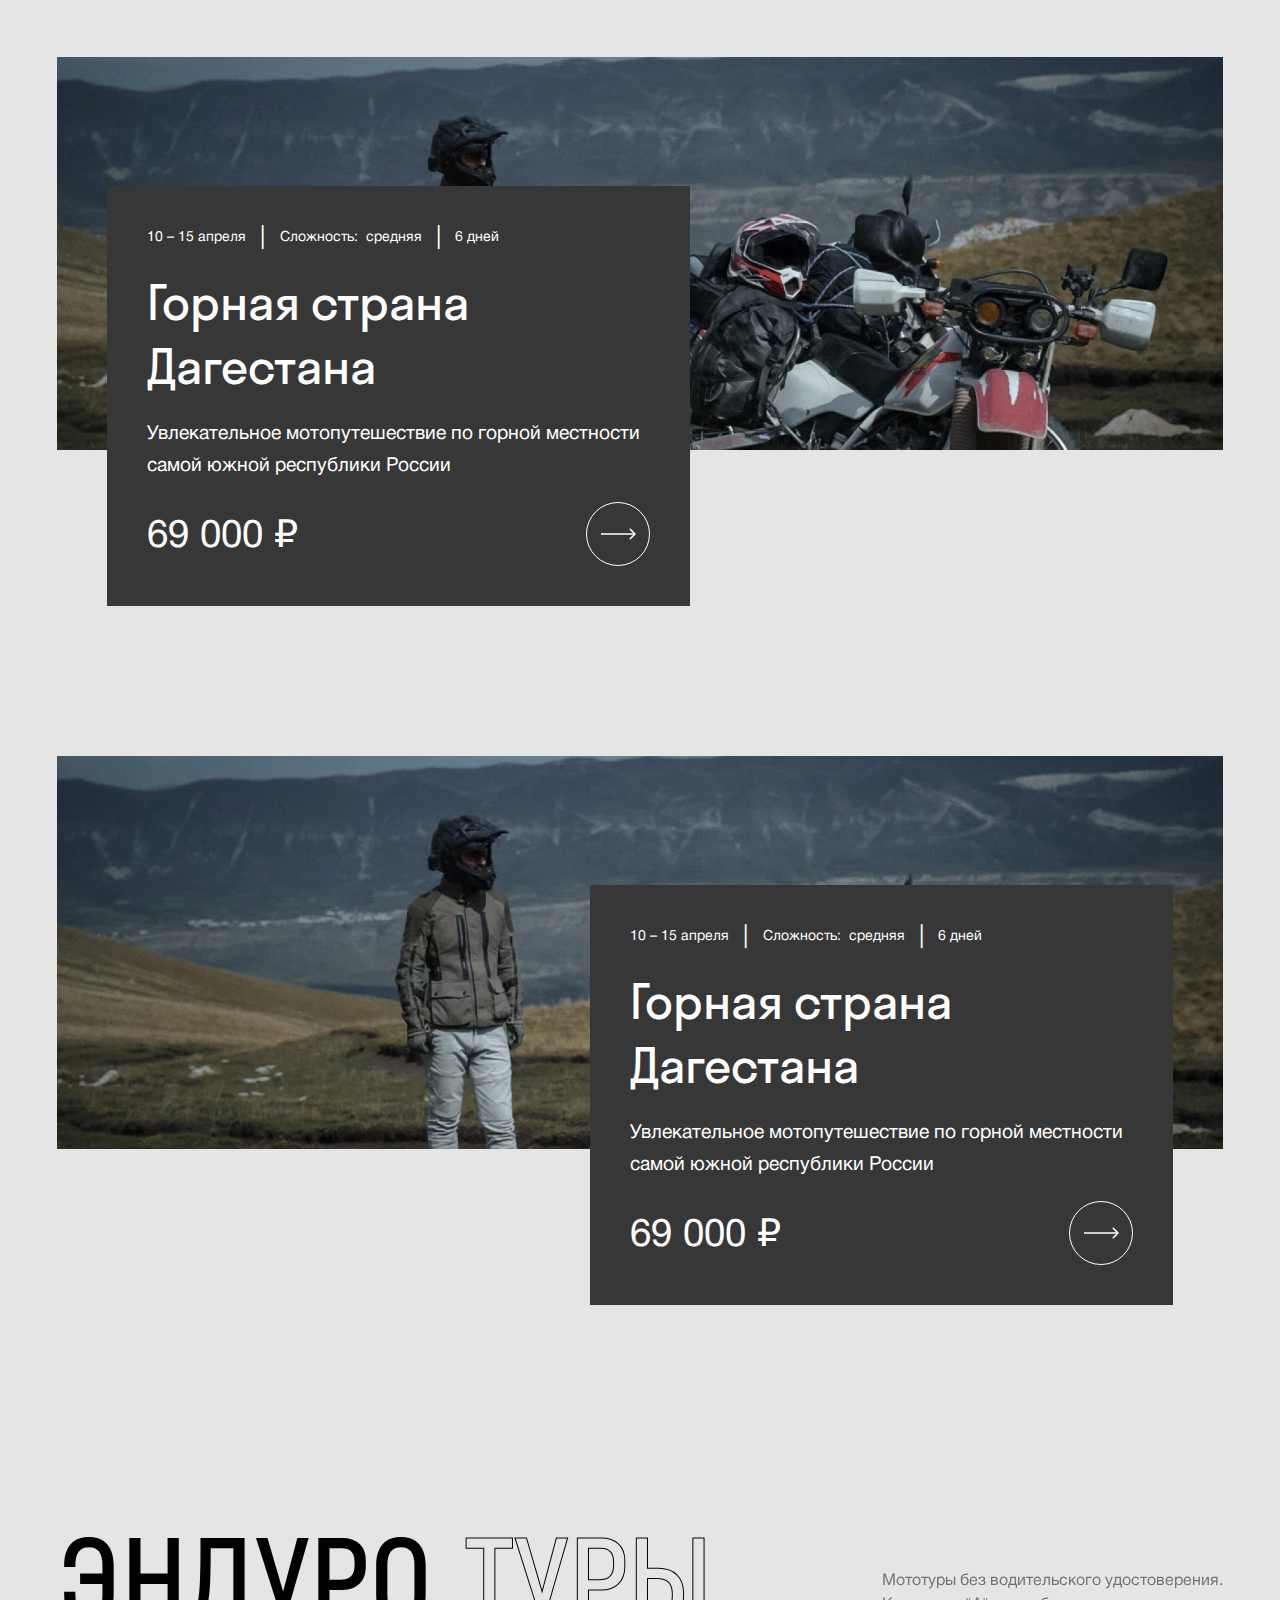
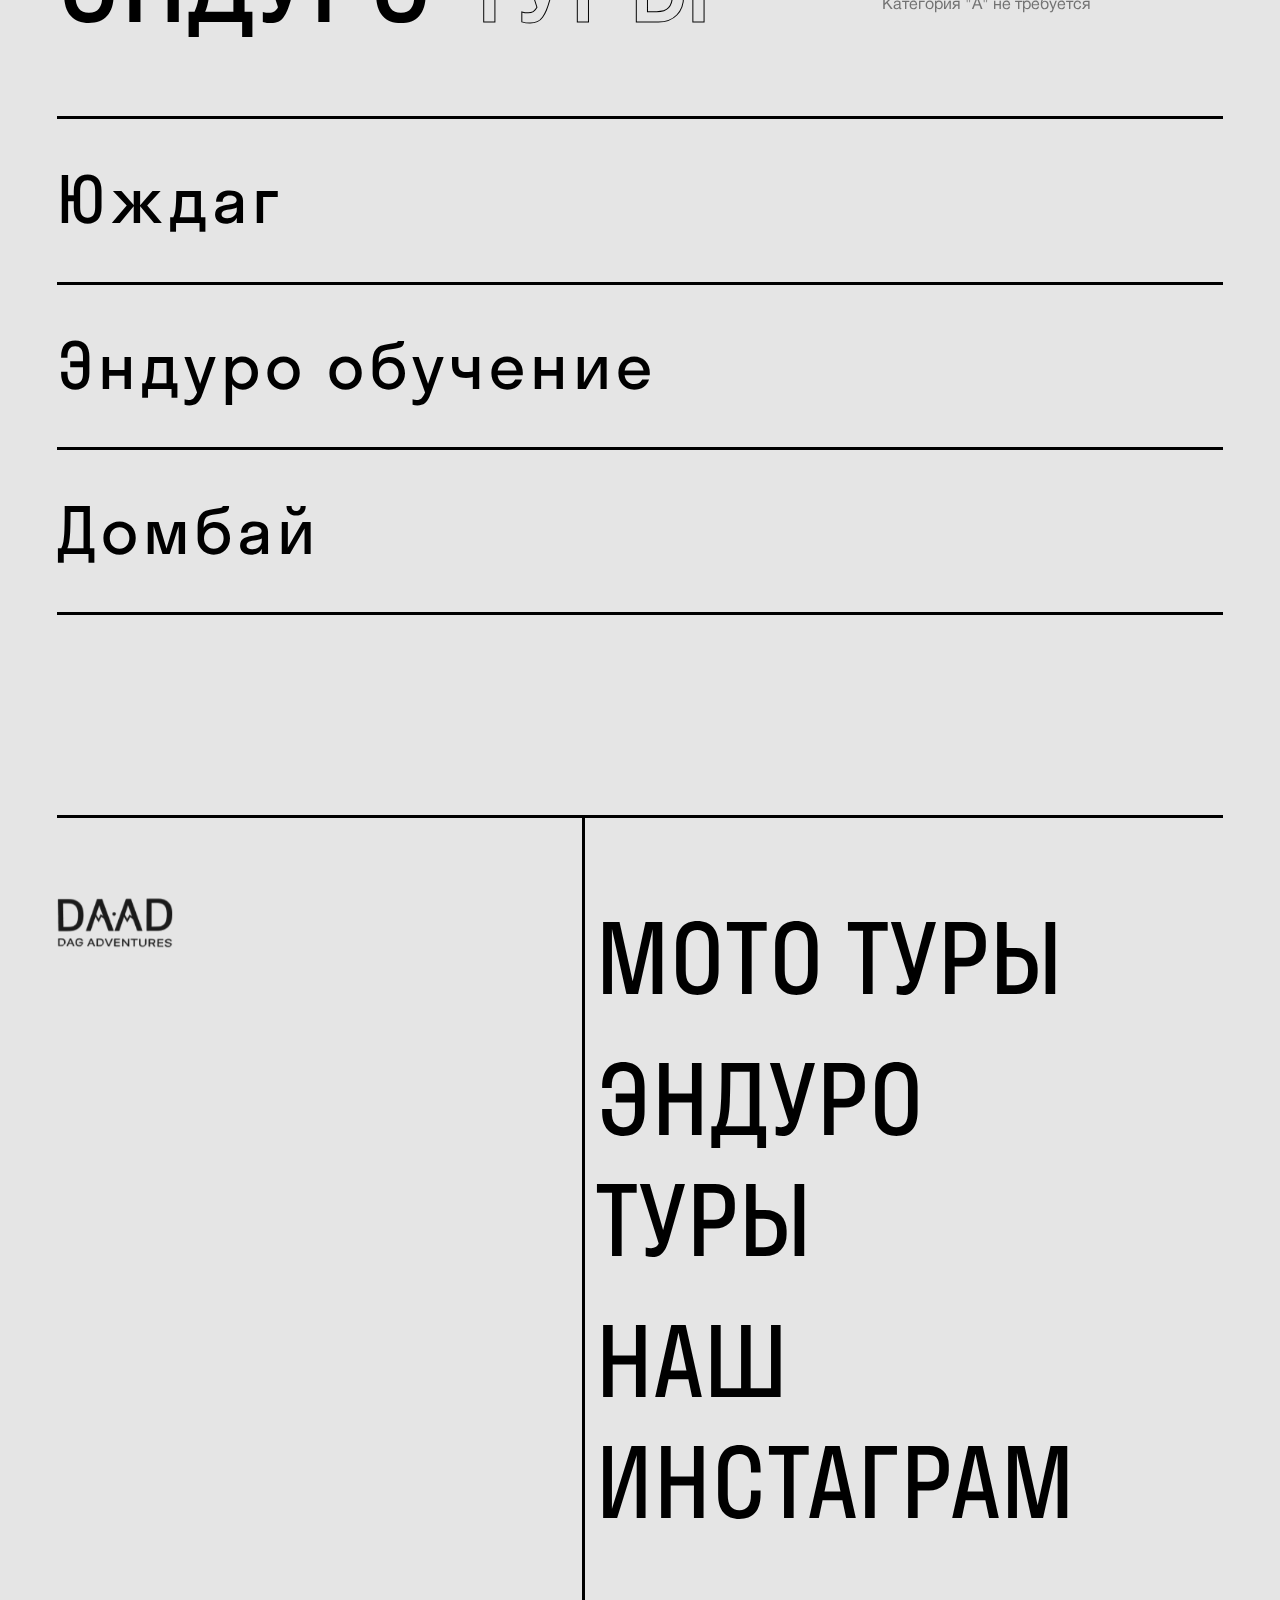
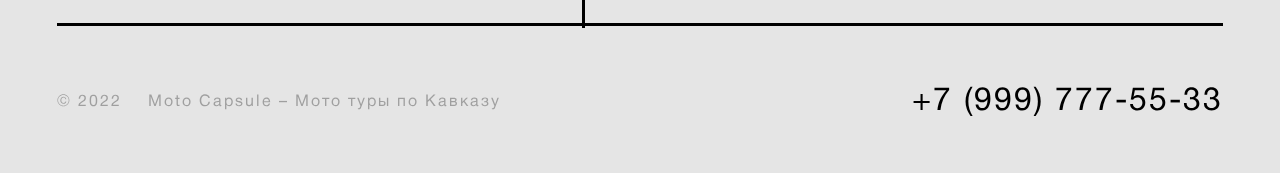
==== commit fddd9e48: "First pages for MOTOTOUR project (v.2)" ====
--- a/index.html
+++ b/index.html
@@ -67,116 +67,116 @@
                         </div>
                     </div>
                 </div>
-                <!-- <div class="catalog__item">
-                    <img src="img/1.png" alt="Горная страна Дагестана" class="catalog__img">
-                    <div class="catalog__block">
-                        <div class="catalog-block__header">
-                            <div class="catalog-block-header__date">10 – 15 апреля </div> <span class="divider">|</span>
-                            <div class="catalog-block-header__difficulty">Сложность: <span class="catalog-block-header-difficulty__item">средняя </span></div> <span class="divider">|</span>
-                            <div class="catalog-block-header__days">6 дней</div>
-                        </div>
-                        <div class="catalog-block__descr">
-                            <h4 class="catalog-block-descr__header">Горная страна Дагестана</h4>
-                            <p class="catalog-block-descr__item">Увлекательное мотопутешествие по горной местности самой южной республики России</p>
-                        </div>
-                        <div class="catalog-block__footer">
-                            <div class="catalog-block-footer__price">
-                                <span class="catalog-block-footer-price__item">69 000</span> ₽
-                            </div>
-                            <a class="catalog-block-footer-next">
-                                <img src="img/nextBtn.svg" alt="Next" class="catalog-block-footer__circle">
-                            </a>
-                        </div>
-                    </div>
-                </div>
-                <div class="catalog__item">
-                    <img src="img/1.png" alt="Горная страна Дагестана" class="catalog__img">
-                    <div class="catalog__block">
-                        <div class="catalog-block__header">
-                            <div class="catalog-block-header__date">10 – 15 апреля </div> <span class="divider">|</span>
-                            <div class="catalog-block-header__difficulty">Сложность: <span class="catalog-block-header-difficulty__item">средняя </span></div> <span class="divider">|</span>
-                            <div class="catalog-block-header__days">6 дней</div>
-                        </div>
-                        <div class="catalog-block__descr">
-                            <h4 class="catalog-block-descr__header">Горная страна Дагестана</h4>
-                            <p class="catalog-block-descr__item">Увлекательное мотопутешествие по горной местности самой южной республики России</p>
-                        </div>
-                        <div class="catalog-block__footer">
-                            <div class="catalog-block-footer__price">
-                                <span class="catalog-block-footer-price__item">69 000</span> ₽
-                            </div>
-                            <a class="catalog-block-footer-next">
-                                <img src="img/nextBtn.svg" alt="Next" class="catalog-block-footer__circle">
-                            </a>
-                        </div>
-                    </div>
-                </div>
-                <div class="catalog__item">
-                    <img src="img/1.png" alt="Горная страна Дагестана" class="catalog__img">
-                    <div class="catalog__block">
-                        <div class="catalog-block__header">
-                            <div class="catalog-block-header__date">10 – 15 апреля </div> <span class="divider">|</span>
-                            <div class="catalog-block-header__difficulty">Сложность: <span class="catalog-block-header-difficulty__item">средняя </span></div> <span class="divider">|</span>
-                            <div class="catalog-block-header__days">6 дней</div>
-                        </div>
-                        <div class="catalog-block__descr">
-                            <h4 class="catalog-block-descr__header">Горная страна Дагестана</h4>
-                            <p class="catalog-block-descr__item">Увлекательное мотопутешествие по горной местности самой южной республики России</p>
-                        </div>
-                        <div class="catalog-block__footer">
-                            <div class="catalog-block-footer__price">
-                                <span class="catalog-block-footer-price__item">69 000</span> ₽
-                            </div>
-                            <a class="catalog-block-footer-next">
-                                <img src="img/nextBtn.svg" alt="Next" class="catalog-block-footer__circle">
-                            </a>
-                        </div>
-                    </div>
-                </div>
-                <div class="catalog__item">
-                    <img src="img/1.png" alt="Горная страна Дагестана" class="catalog__img">
-                    <div class="catalog__block">
-                        <div class="catalog-block__header">
-                            <div class="catalog-block-header__date">10 – 15 апреля </div> <span class="divider">|</span>
-                            <div class="catalog-block-header__difficulty">Сложность: <span class="catalog-block-header-difficulty__item">средняя </span></div> <span class="divider">|</span>
-                            <div class="catalog-block-header__days">6 дней</div>
-                        </div>
-                        <div class="catalog-block__descr">
-                            <h4 class="catalog-block-descr__header">Горная страна Дагестана</h4>
-                            <p class="catalog-block-descr__item">Увлекательное мотопутешествие по горной местности самой южной республики России</p>
-                        </div>
-                        <div class="catalog-block__footer">
-                            <div class="catalog-block-footer__price">
-                                <span class="catalog-block-footer-price__item">69 000</span> ₽
-                            </div>
-                            <a class="catalog-block-footer-next">
-                                <img src="img/nextBtn.svg" alt="Next" class="catalog-block-footer__circle">
-                            </a>
-                        </div>
-                    </div>
-                </div>
-                <div class="catalog__item">
-                    <img src="img/1.png" alt="Горная страна Дагестана" class="catalog__img">
-                    <div class="catalog__block">
-                        <div class="catalog-block__header">
-                            <div class="catalog-block-header__date">10 – 15 апреля </div> <span class="divider">|</span>
-                            <div class="catalog-block-header__difficulty">Сложность: <span class="catalog-block-header-difficulty__item">средняя </span></div> <span class="divider">|</span>
-                            <div class="catalog-block-header__days">6 дней</div>
-                        </div>
-                        <div class="catalog-block__descr">
-                            <h4 class="catalog-block-descr__header">Горная страна Дагестана</h4>
-                            <p class="catalog-block-descr__item">Увлекательное мотопутешествие по горной местности самой южной республики России</p>
-                        </div>
-                        <div class="catalog-block__footer">
-                            <div class="catalog-block-footer__price">
-                                <span class="catalog-block-footer-price__item">69 000</span> ₽
-                            </div>
-                            <a class="catalog-block-footer-next">
-                                <img src="img/nextBtn.svg" alt="Next" class="catalog-block-footer__circle">
-                            </a>
-                        </div>
-                    </div>
-                </div> -->
+                <div class="catalog__item">
+                    <img src="img/1.png" alt="Горная страна Дагестана" class="catalog__img">
+                    <div class="catalog__block">
+                        <div class="catalog-block__header">
+                            <div class="catalog-block-header__date">10 – 15 апреля </div> <span class="divider">|</span>
+                            <div class="catalog-block-header__difficulty">Сложность: <span class="catalog-block-header-difficulty__item">средняя </span></div> <span class="divider">|</span>
+                            <div class="catalog-block-header__days">6 дней</div>
+                        </div>
+                        <div class="catalog-block__descr">
+                            <h4 class="catalog-block-descr__header">Горная страна Дагестана</h4>
+                            <p class="catalog-block-descr__item">Увлекательное мотопутешествие по горной местности самой южной республики России</p>
+                        </div>
+                        <div class="catalog-block__footer">
+                            <div class="catalog-block-footer__price">
+                                <span class="catalog-block-footer-price__item">69 000</span> ₽
+                            </div>
+                            <a class="catalog-block-footer-next">
+                                <img src="img/nextBtn.svg" alt="Next" class="catalog-block-footer__circle">
+                            </a>
+                        </div>
+                    </div>
+                </div>
+                <div class="catalog__item">
+                    <img src="img/1.png" alt="Горная страна Дагестана" class="catalog__img">
+                    <div class="catalog__block">
+                        <div class="catalog-block__header">
+                            <div class="catalog-block-header__date">10 – 15 апреля </div> <span class="divider">|</span>
+                            <div class="catalog-block-header__difficulty">Сложность: <span class="catalog-block-header-difficulty__item">средняя </span></div> <span class="divider">|</span>
+                            <div class="catalog-block-header__days">6 дней</div>
+                        </div>
+                        <div class="catalog-block__descr">
+                            <h4 class="catalog-block-descr__header">Горная страна Дагестана</h4>
+                            <p class="catalog-block-descr__item">Увлекательное мотопутешествие по горной местности самой южной республики России</p>
+                        </div>
+                        <div class="catalog-block__footer">
+                            <div class="catalog-block-footer__price">
+                                <span class="catalog-block-footer-price__item">69 000</span> ₽
+                            </div>
+                            <a class="catalog-block-footer-next">
+                                <img src="img/nextBtn.svg" alt="Next" class="catalog-block-footer__circle">
+                            </a>
+                        </div>
+                    </div>
+                </div>
+                <div class="catalog__item">
+                    <img src="img/1.png" alt="Горная страна Дагестана" class="catalog__img">
+                    <div class="catalog__block">
+                        <div class="catalog-block__header">
+                            <div class="catalog-block-header__date">10 – 15 апреля </div> <span class="divider">|</span>
+                            <div class="catalog-block-header__difficulty">Сложность: <span class="catalog-block-header-difficulty__item">средняя </span></div> <span class="divider">|</span>
+                            <div class="catalog-block-header__days">6 дней</div>
+                        </div>
+                        <div class="catalog-block__descr">
+                            <h4 class="catalog-block-descr__header">Горная страна Дагестана</h4>
+                            <p class="catalog-block-descr__item">Увлекательное мотопутешествие по горной местности самой южной республики России</p>
+                        </div>
+                        <div class="catalog-block__footer">
+                            <div class="catalog-block-footer__price">
+                                <span class="catalog-block-footer-price__item">69 000</span> ₽
+                            </div>
+                            <a class="catalog-block-footer-next">
+                                <img src="img/nextBtn.svg" alt="Next" class="catalog-block-footer__circle">
+                            </a>
+                        </div>
+                    </div>
+                </div>
+                <div class="catalog__item">
+                    <img src="img/1.png" alt="Горная страна Дагестана" class="catalog__img">
+                    <div class="catalog__block">
+                        <div class="catalog-block__header">
+                            <div class="catalog-block-header__date">10 – 15 апреля </div> <span class="divider">|</span>
+                            <div class="catalog-block-header__difficulty">Сложность: <span class="catalog-block-header-difficulty__item">средняя </span></div> <span class="divider">|</span>
+                            <div class="catalog-block-header__days">6 дней</div>
+                        </div>
+                        <div class="catalog-block__descr">
+                            <h4 class="catalog-block-descr__header">Горная страна Дагестана</h4>
+                            <p class="catalog-block-descr__item">Увлекательное мотопутешествие по горной местности самой южной республики России</p>
+                        </div>
+                        <div class="catalog-block__footer">
+                            <div class="catalog-block-footer__price">
+                                <span class="catalog-block-footer-price__item">69 000</span> ₽
+                            </div>
+                            <a class="catalog-block-footer-next">
+                                <img src="img/nextBtn.svg" alt="Next" class="catalog-block-footer__circle">
+                            </a>
+                        </div>
+                    </div>
+                </div>
+                <div class="catalog__item">
+                    <img src="img/1.png" alt="Горная страна Дагестана" class="catalog__img">
+                    <div class="catalog__block">
+                        <div class="catalog-block__header">
+                            <div class="catalog-block-header__date">10 – 15 апреля </div> <span class="divider">|</span>
+                            <div class="catalog-block-header__difficulty">Сложность: <span class="catalog-block-header-difficulty__item">средняя </span></div> <span class="divider">|</span>
+                            <div class="catalog-block-header__days">6 дней</div>
+                        </div>
+                        <div class="catalog-block__descr">
+                            <h4 class="catalog-block-descr__header">Горная страна Дагестана</h4>
+                            <p class="catalog-block-descr__item">Увлекательное мотопутешествие по горной местности самой южной республики России</p>
+                        </div>
+                        <div class="catalog-block__footer">
+                            <div class="catalog-block-footer__price">
+                                <span class="catalog-block-footer-price__item">69 000</span> ₽
+                            </div>
+                            <a class="catalog-block-footer-next">
+                                <img src="img/nextBtn.svg" alt="Next" class="catalog-block-footer__circle">
+                            </a>
+                        </div>
+                    </div>
+                </div>
             </section>
             <section class="catalog2">
                 <div class="catalog2__header">
@@ -212,8 +212,8 @@
                     <span class="footer-copy__date">© 2022</span>
                     <span class="footer-copy__text">Moto Capsule – Мото туры по Кавказу</span>
                 </div>
-                <a href="tel:+79997775533" class="footer-copy__phone">+7 (999) 777-55-33</ф>
-            </div>-
+                <a href="tel:+79997775533" class="footer-copy__phone">+7 (999) 777-55-33</a>
+            </div>
         </div>
     </div>
 
--- a/css/main.css
+++ b/css/main.css
@@ -171,7 +171,7 @@
     font-size: 72px;
     line-height: 120%;
     letter-spacing: 11px;
-    color: #fff;
+    color: #E5E5E5;
     -webkit-text-stroke-width: 1px;
     -webkit-text-stroke-color: #000;
 }
@@ -207,7 +207,7 @@
 
 .catalog-header__date {
     font-weight: bold;
-    color: #fff;
+    color: #E5E5E5;
     font-size: 2.25rem;
     -webkit-text-stroke-width: 1px;
     -webkit-text-stroke-color: #000;
@@ -328,7 +328,7 @@
 
 .catalog2-header-item2 {
     margin-left: 32px;
-    color: #fff;
+    color: #E5E5E5;
     -webkit-text-stroke-width: 1px;
     -webkit-text-stroke-color: #000;
 }
@@ -427,8 +427,6 @@
 .catalog-block-header-difficulty__item {
     margin-left: 8px;
 }
-
-
 /***************************************************** MEDIA QUERYS ***********************************************/
 
 @media screen and (max-width: 1800px) {
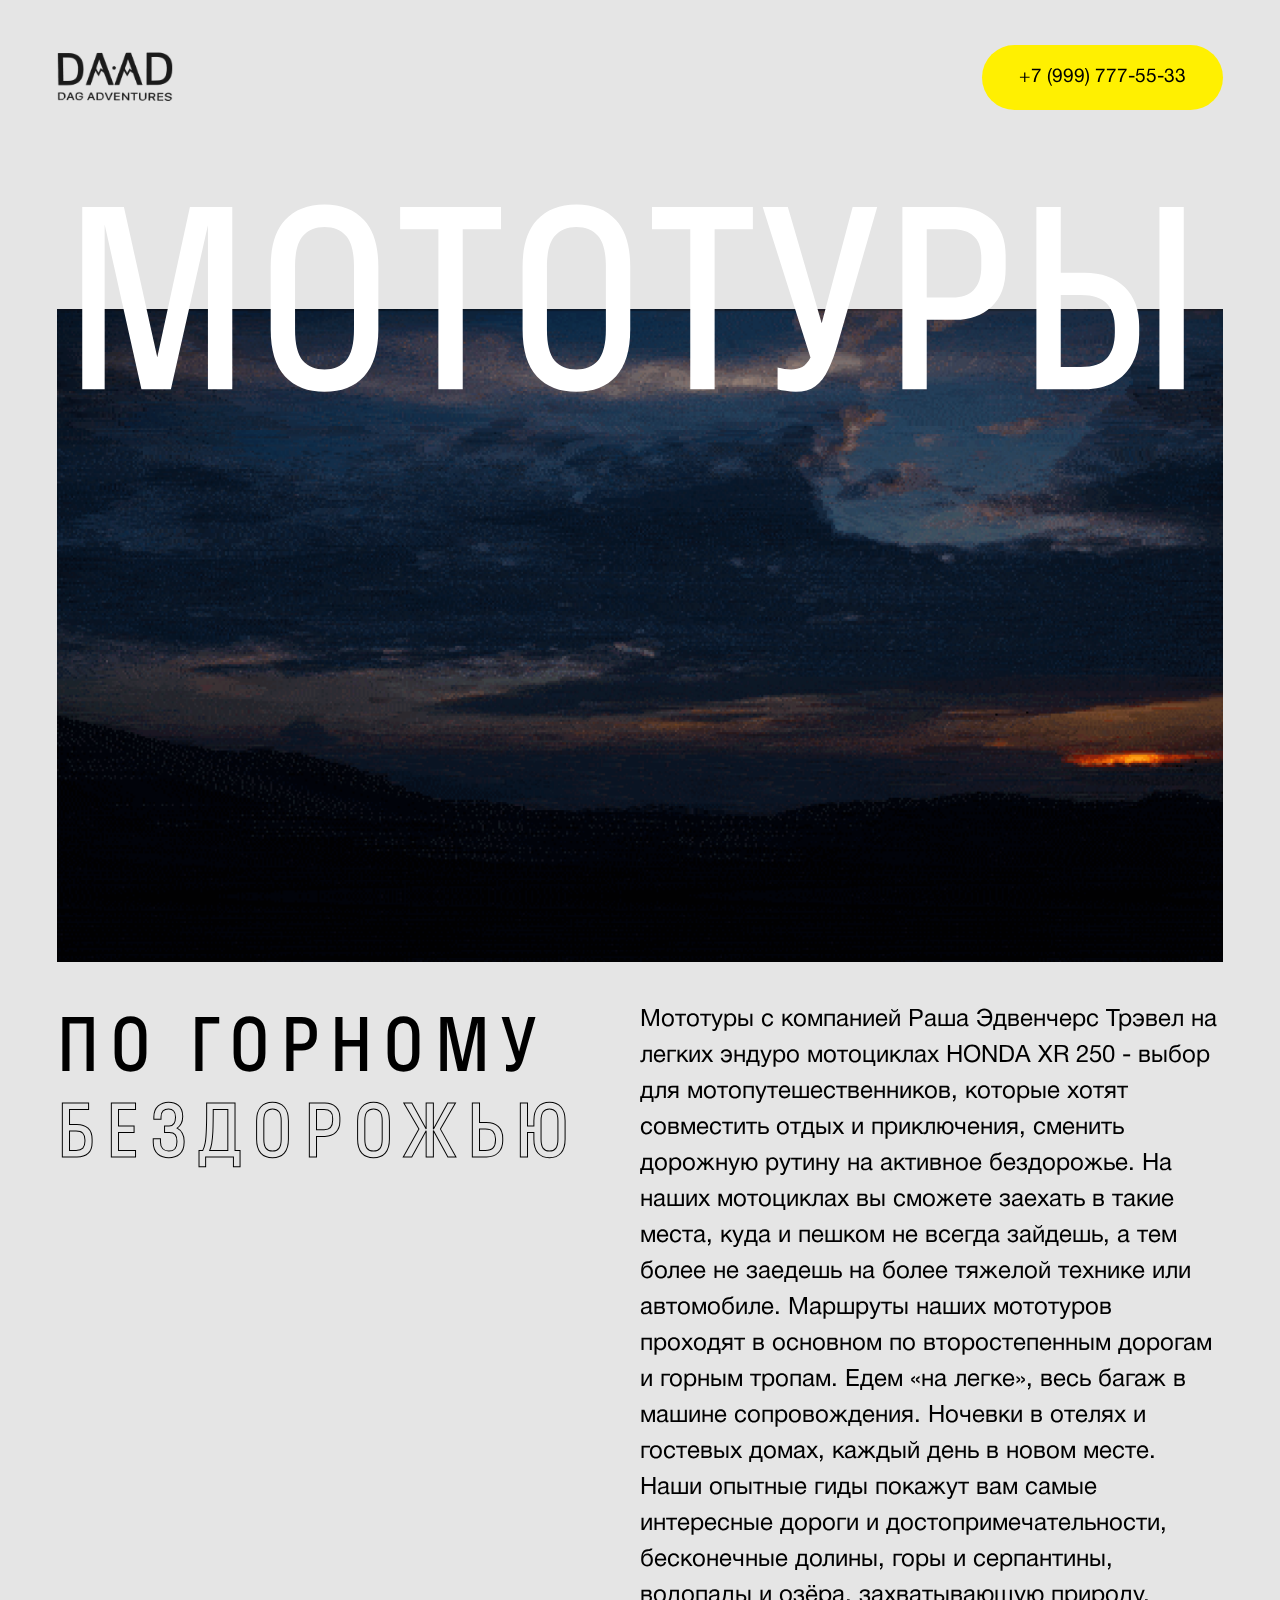
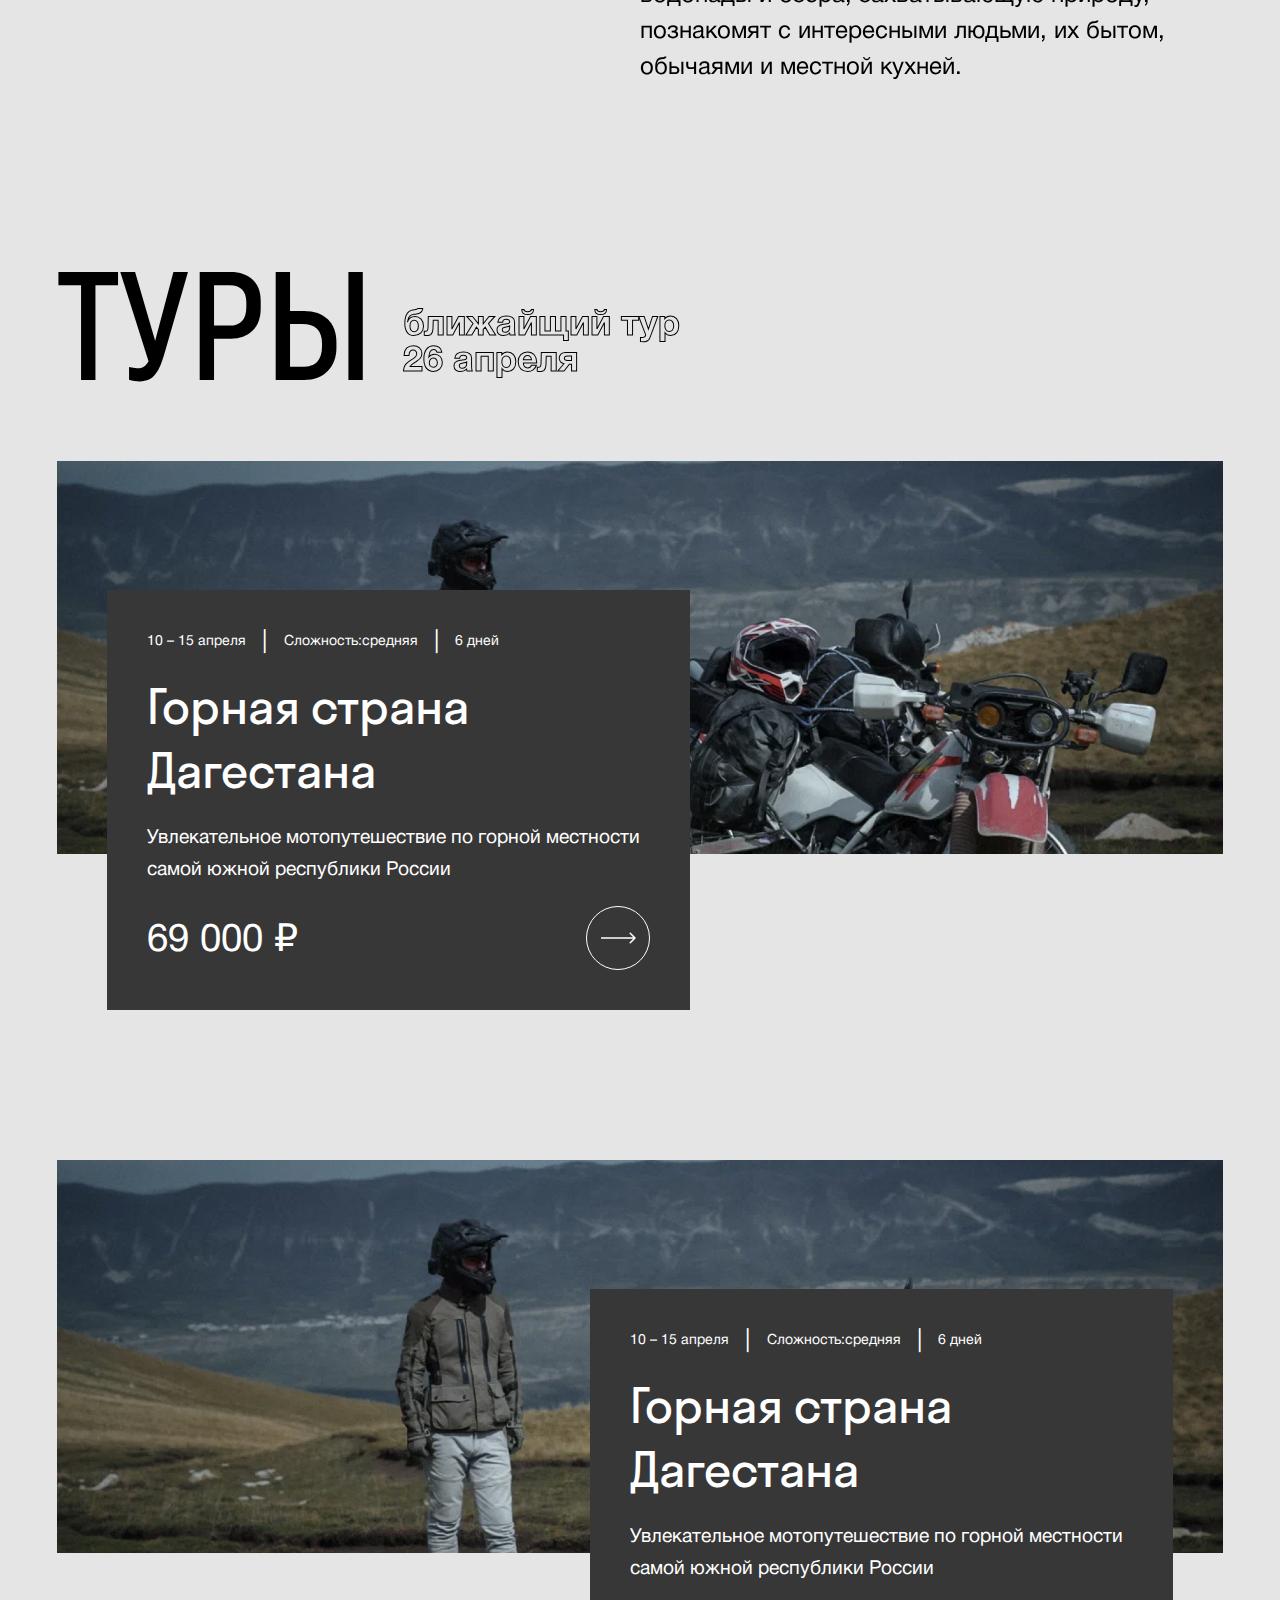
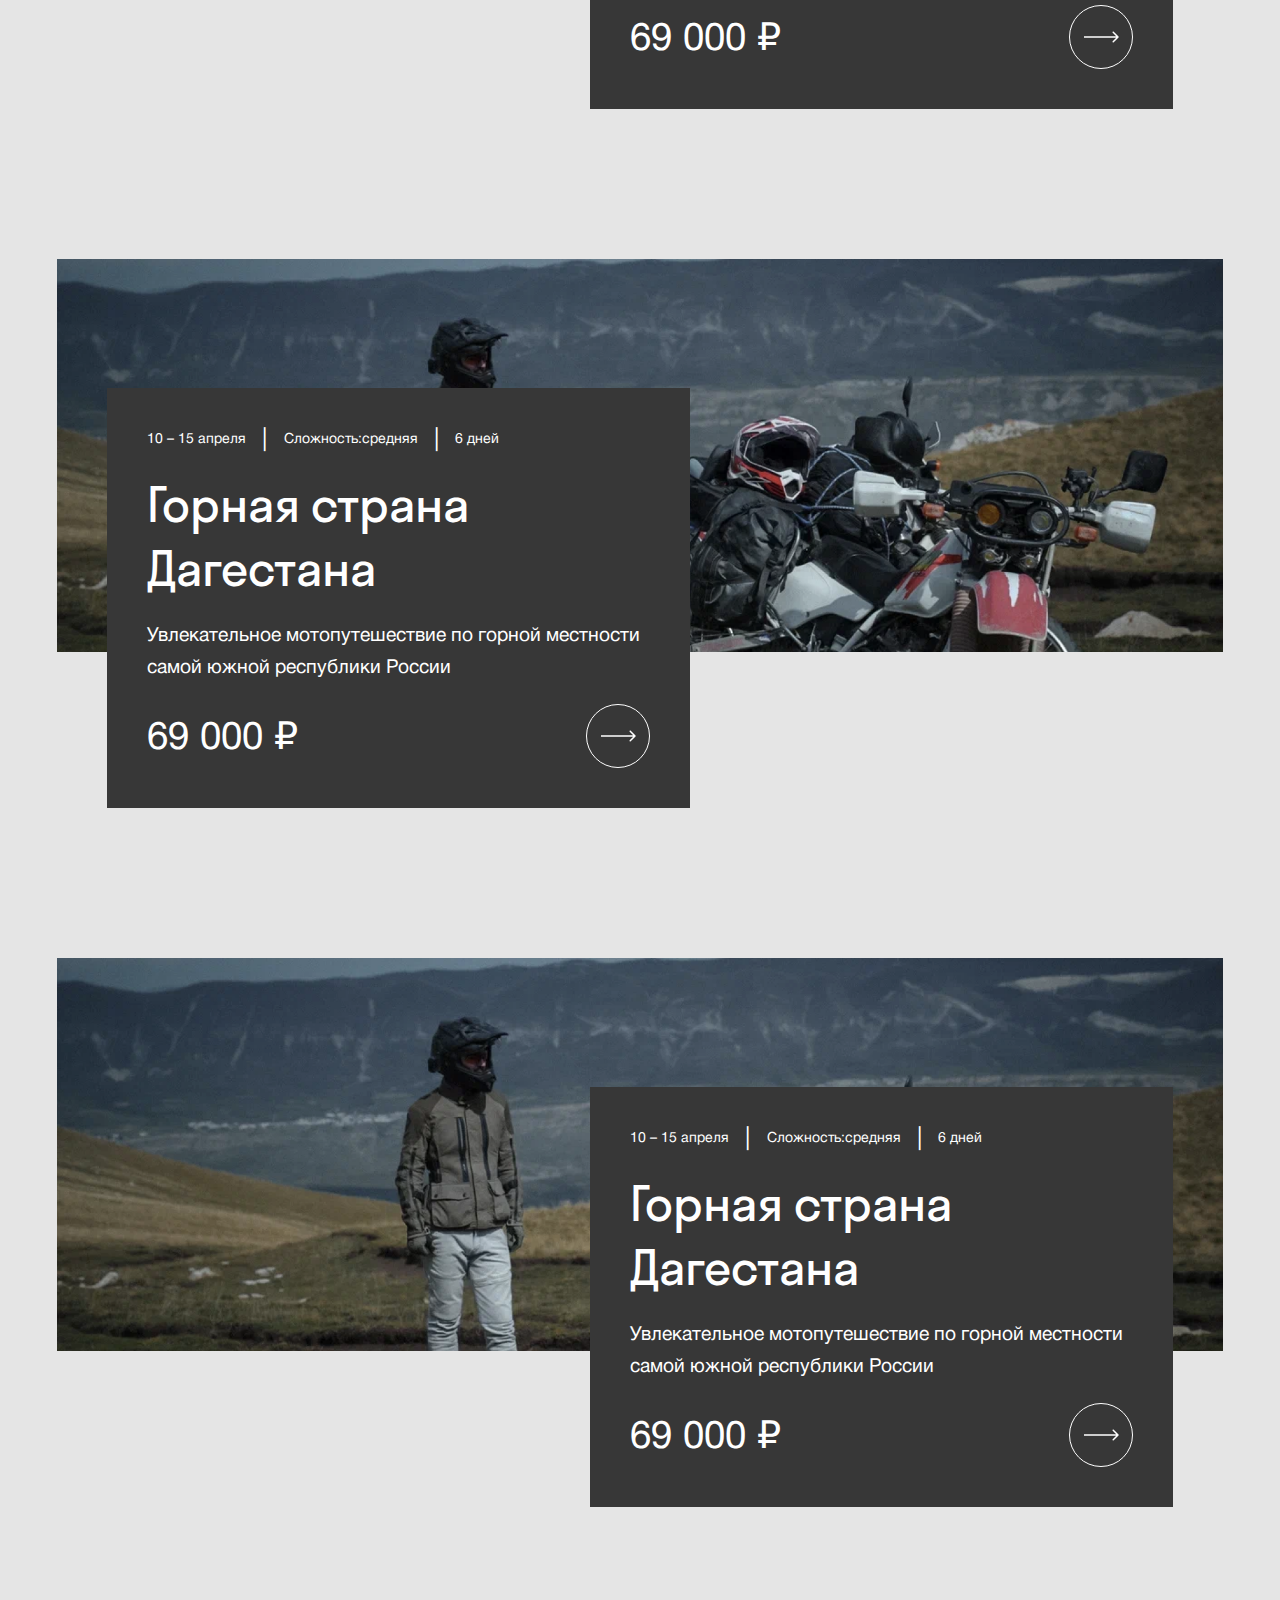
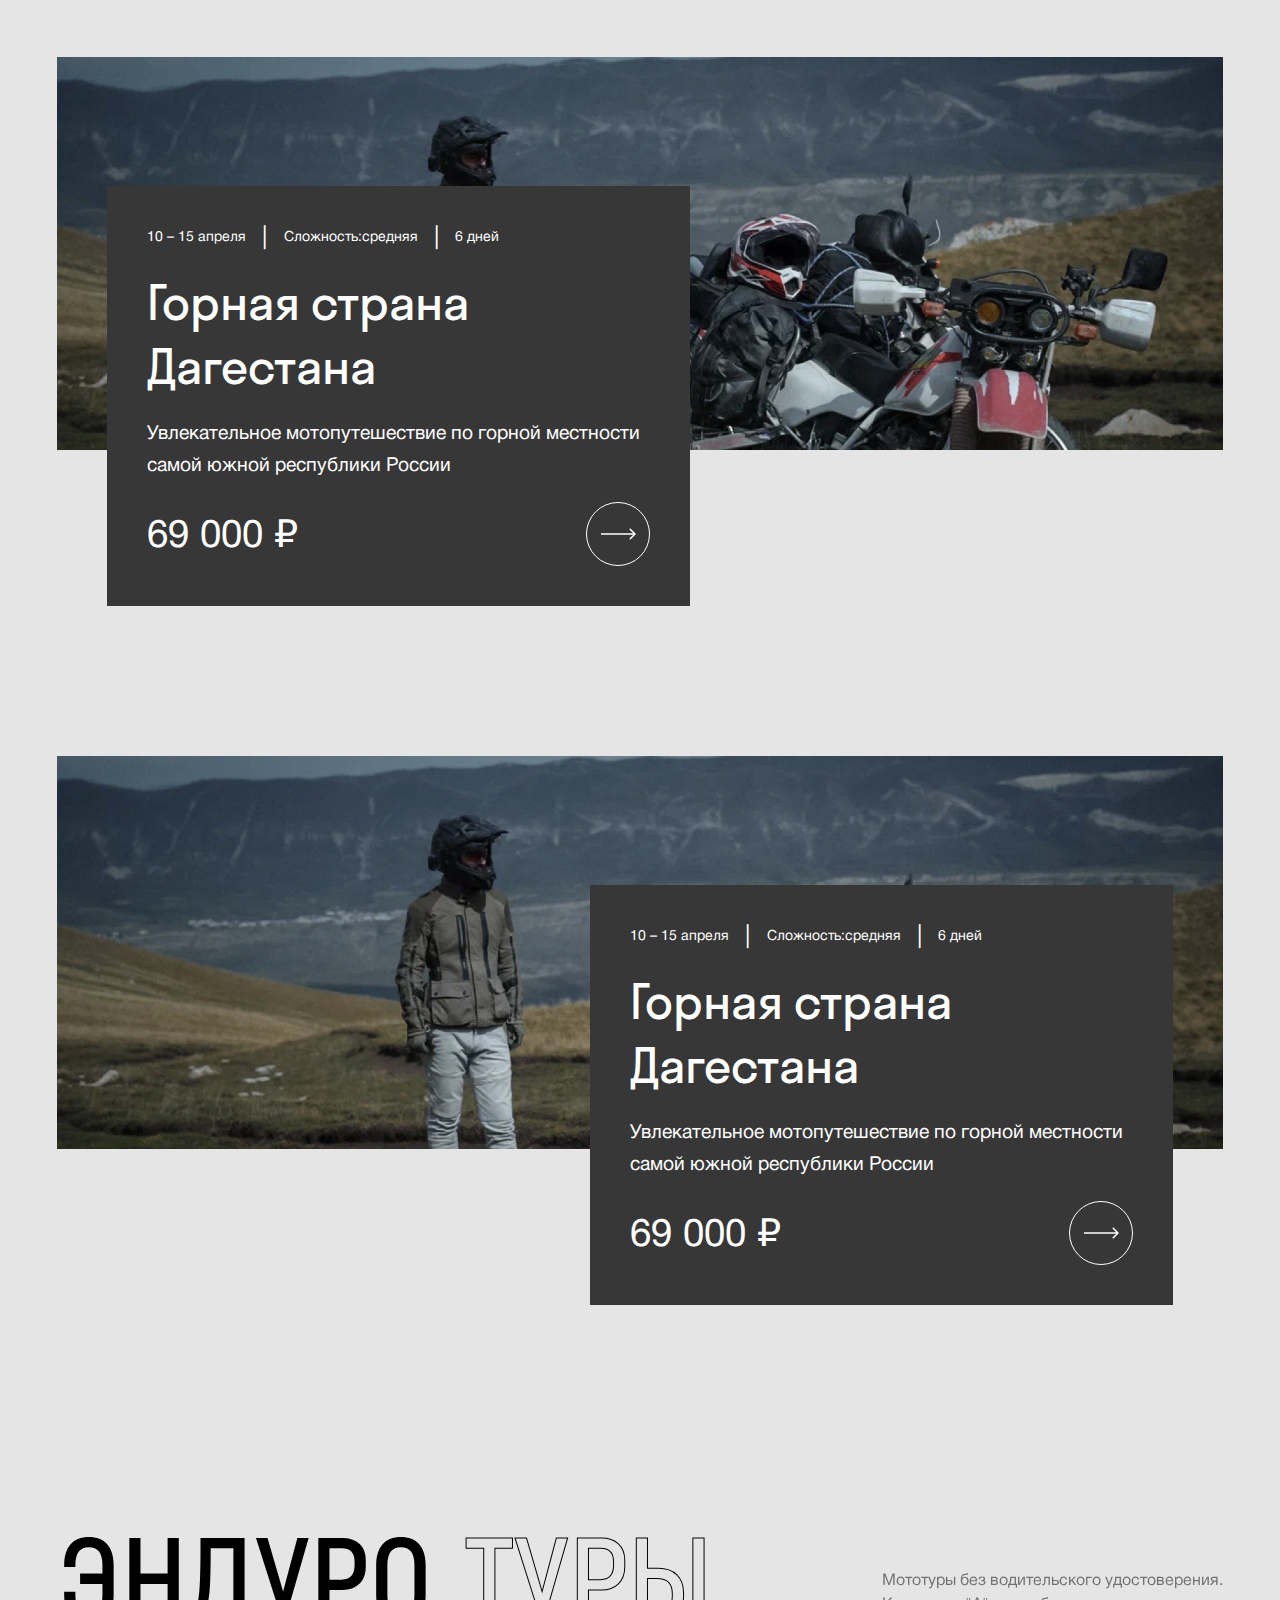
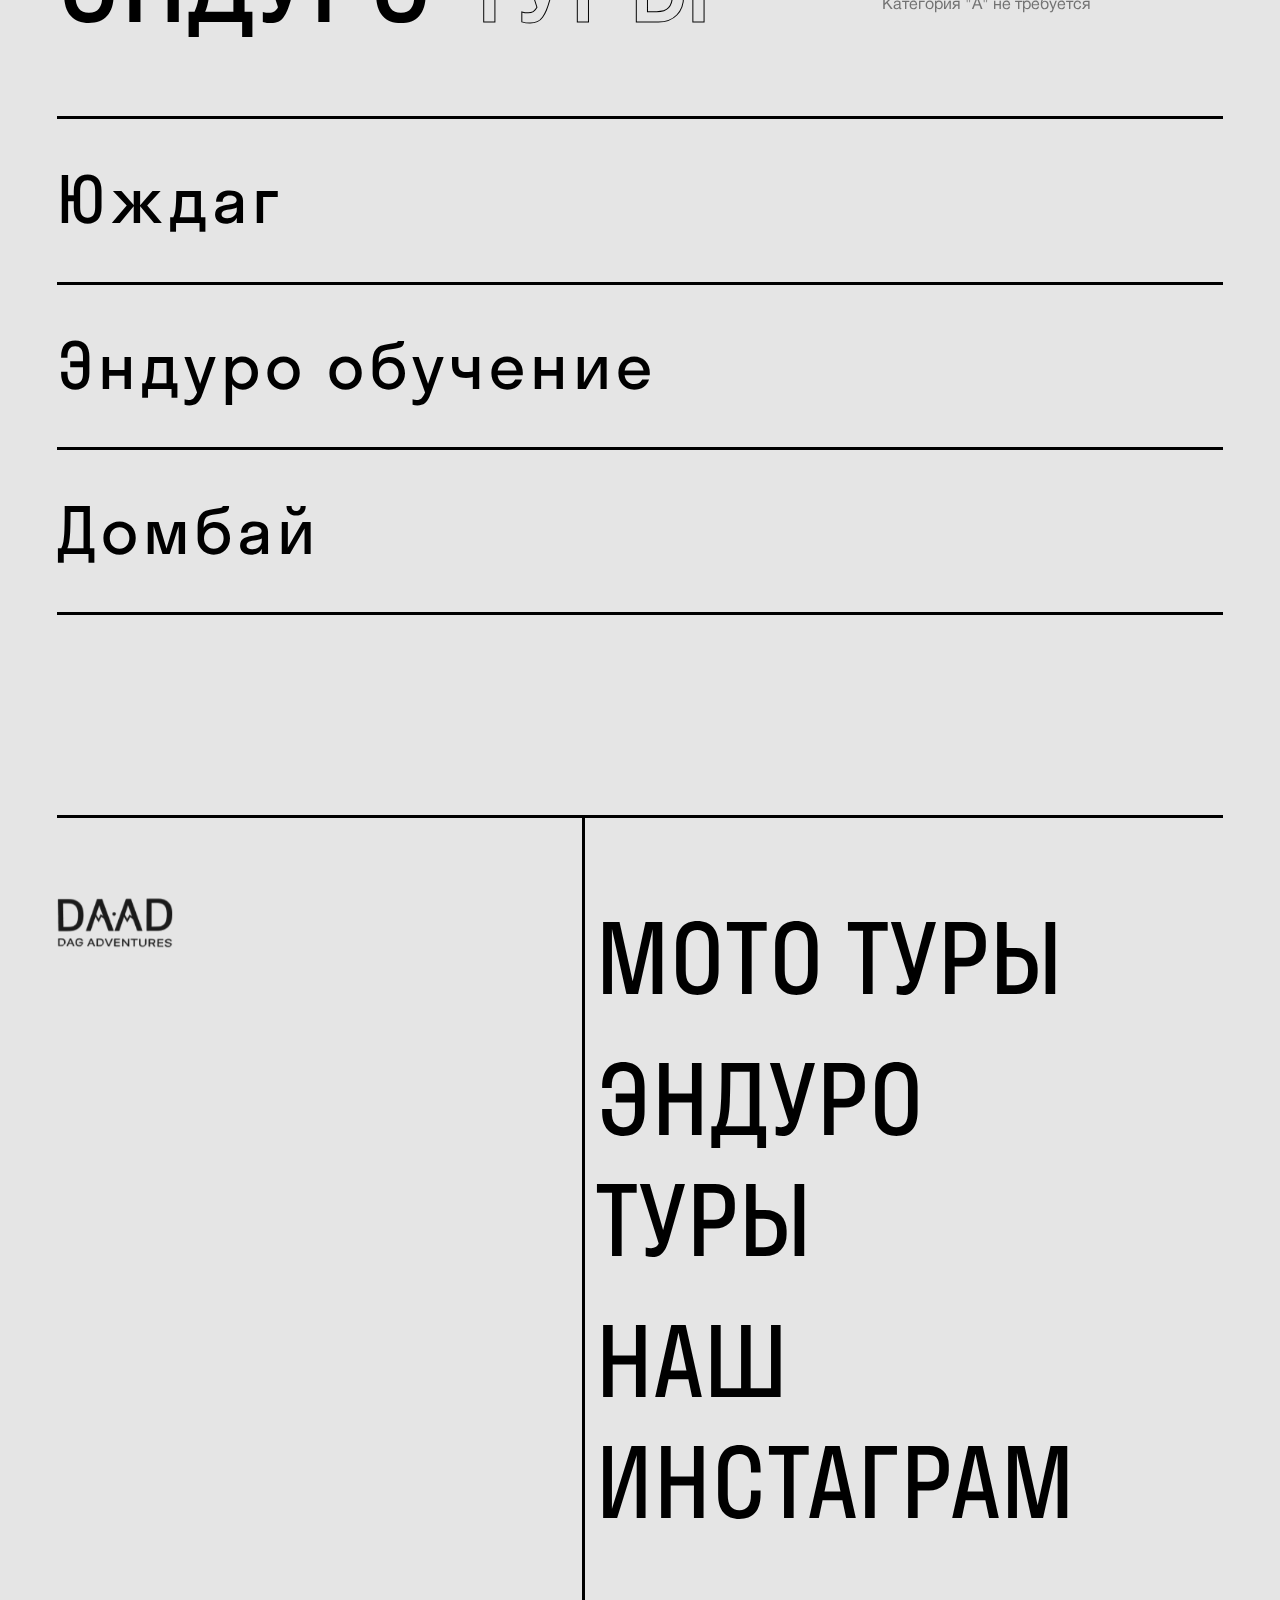
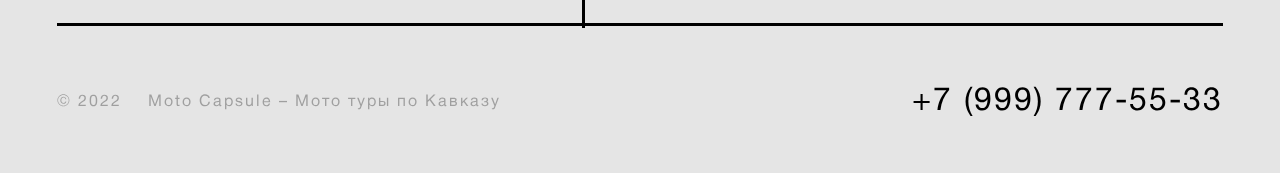
==== commit af95e426: "изменил ссылки" ====
--- a/index.html
+++ b/index.html
@@ -61,117 +61,117 @@
                             <div class="catalog-block-footer__price">
                                 <span class="catalog-block-footer-price__item">69 000</span> ₽
                             </div>
-                            <a class="catalog-block-footer-next">
-                                <img src="img/nextBtn.svg" alt="Next" class="catalog-block-footer__circle">
-                            </a>
-                        </div>
-                    </div>
-                </div>
-                <div class="catalog__item">
-                    <img src="img/1.png" alt="Горная страна Дагестана" class="catalog__img">
-                    <div class="catalog__block">
-                        <div class="catalog-block__header">
-                            <div class="catalog-block-header__date">10 – 15 апреля </div> <span class="divider">|</span>
-                            <div class="catalog-block-header__difficulty">Сложность: <span class="catalog-block-header-difficulty__item">средняя </span></div> <span class="divider">|</span>
-                            <div class="catalog-block-header__days">6 дней</div>
-                        </div>
-                        <div class="catalog-block__descr">
-                            <h4 class="catalog-block-descr__header">Горная страна Дагестана</h4>
-                            <p class="catalog-block-descr__item">Увлекательное мотопутешествие по горной местности самой южной республики России</p>
-                        </div>
-                        <div class="catalog-block__footer">
-                            <div class="catalog-block-footer__price">
-                                <span class="catalog-block-footer-price__item">69 000</span> ₽
-                            </div>
-                            <a class="catalog-block-footer-next">
-                                <img src="img/nextBtn.svg" alt="Next" class="catalog-block-footer__circle">
-                            </a>
-                        </div>
-                    </div>
-                </div>
-                <div class="catalog__item">
-                    <img src="img/1.png" alt="Горная страна Дагестана" class="catalog__img">
-                    <div class="catalog__block">
-                        <div class="catalog-block__header">
-                            <div class="catalog-block-header__date">10 – 15 апреля </div> <span class="divider">|</span>
-                            <div class="catalog-block-header__difficulty">Сложность: <span class="catalog-block-header-difficulty__item">средняя </span></div> <span class="divider">|</span>
-                            <div class="catalog-block-header__days">6 дней</div>
-                        </div>
-                        <div class="catalog-block__descr">
-                            <h4 class="catalog-block-descr__header">Горная страна Дагестана</h4>
-                            <p class="catalog-block-descr__item">Увлекательное мотопутешествие по горной местности самой южной республики России</p>
-                        </div>
-                        <div class="catalog-block__footer">
-                            <div class="catalog-block-footer__price">
-                                <span class="catalog-block-footer-price__item">69 000</span> ₽
-                            </div>
-                            <a class="catalog-block-footer-next">
-                                <img src="img/nextBtn.svg" alt="Next" class="catalog-block-footer__circle">
-                            </a>
-                        </div>
-                    </div>
-                </div>
-                <div class="catalog__item">
-                    <img src="img/1.png" alt="Горная страна Дагестана" class="catalog__img">
-                    <div class="catalog__block">
-                        <div class="catalog-block__header">
-                            <div class="catalog-block-header__date">10 – 15 апреля </div> <span class="divider">|</span>
-                            <div class="catalog-block-header__difficulty">Сложность: <span class="catalog-block-header-difficulty__item">средняя </span></div> <span class="divider">|</span>
-                            <div class="catalog-block-header__days">6 дней</div>
-                        </div>
-                        <div class="catalog-block__descr">
-                            <h4 class="catalog-block-descr__header">Горная страна Дагестана</h4>
-                            <p class="catalog-block-descr__item">Увлекательное мотопутешествие по горной местности самой южной республики России</p>
-                        </div>
-                        <div class="catalog-block__footer">
-                            <div class="catalog-block-footer__price">
-                                <span class="catalog-block-footer-price__item">69 000</span> ₽
-                            </div>
-                            <a class="catalog-block-footer-next">
-                                <img src="img/nextBtn.svg" alt="Next" class="catalog-block-footer__circle">
-                            </a>
-                        </div>
-                    </div>
-                </div>
-                <div class="catalog__item">
-                    <img src="img/1.png" alt="Горная страна Дагестана" class="catalog__img">
-                    <div class="catalog__block">
-                        <div class="catalog-block__header">
-                            <div class="catalog-block-header__date">10 – 15 апреля </div> <span class="divider">|</span>
-                            <div class="catalog-block-header__difficulty">Сложность: <span class="catalog-block-header-difficulty__item">средняя </span></div> <span class="divider">|</span>
-                            <div class="catalog-block-header__days">6 дней</div>
-                        </div>
-                        <div class="catalog-block__descr">
-                            <h4 class="catalog-block-descr__header">Горная страна Дагестана</h4>
-                            <p class="catalog-block-descr__item">Увлекательное мотопутешествие по горной местности самой южной республики России</p>
-                        </div>
-                        <div class="catalog-block__footer">
-                            <div class="catalog-block-footer__price">
-                                <span class="catalog-block-footer-price__item">69 000</span> ₽
-                            </div>
-                            <a class="catalog-block-footer-next">
-                                <img src="img/nextBtn.svg" alt="Next" class="catalog-block-footer__circle">
-                            </a>
-                        </div>
-                    </div>
-                </div>
-                <div class="catalog__item">
-                    <img src="img/1.png" alt="Горная страна Дагестана" class="catalog__img">
-                    <div class="catalog__block">
-                        <div class="catalog-block__header">
-                            <div class="catalog-block-header__date">10 – 15 апреля </div> <span class="divider">|</span>
-                            <div class="catalog-block-header__difficulty">Сложность: <span class="catalog-block-header-difficulty__item">средняя </span></div> <span class="divider">|</span>
-                            <div class="catalog-block-header__days">6 дней</div>
-                        </div>
-                        <div class="catalog-block__descr">
-                            <h4 class="catalog-block-descr__header">Горная страна Дагестана</h4>
-                            <p class="catalog-block-descr__item">Увлекательное мотопутешествие по горной местности самой южной республики России</p>
-                        </div>
-                        <div class="catalog-block__footer">
-                            <div class="catalog-block-footer__price">
-                                <span class="catalog-block-footer-price__item">69 000</span> ₽
-                            </div>
-                            <a class="catalog-block-footer-next">
+                            <a href="cartTour.html" class="catalog-block-footer-next">
+                                <img src="img/nextBtn.svg" alt="Next" class="catalog-block-footer__circle">
+                            </a>
+                        </div>
+                    </div>
+                </div>
+                <div class="catalog__item">
+                    <img src="img/1.png" alt="Горная страна Дагестана" class="catalog__img">
+                    <div class="catalog__block">
+                        <div class="catalog-block__header">
+                            <div class="catalog-block-header__date">10 – 15 апреля </div> <span class="divider">|</span>
+                            <div class="catalog-block-header__difficulty">Сложность: <span class="catalog-block-header-difficulty__item">средняя </span></div> <span class="divider">|</span>
+                            <div class="catalog-block-header__days">6 дней</div>
+                        </div>
+                        <div class="catalog-block__descr">
+                            <h4 class="catalog-block-descr__header">Горная страна Дагестана</h4>
+                            <p class="catalog-block-descr__item">Увлекательное мотопутешествие по горной местности самой южной республики России</p>
+                        </div>
+                        <div class="catalog-block__footer">
+                            <div class="catalog-block-footer__price">
+                                <span class="catalog-block-footer-price__item">69 000</span> ₽
+                            </div>
+                            <a href="cartTour.html" class="catalog-block-footer-next">
+                                <img src="img/nextBtn.svg" alt="Next" class="catalog-block-footer__circle">
+                            </a>
+                        </div>
+                    </div>
+                </div>
+                <div class="catalog__item">
+                    <img src="img/1.png" alt="Горная страна Дагестана" class="catalog__img">
+                    <div class="catalog__block">
+                        <div class="catalog-block__header">
+                            <div class="catalog-block-header__date">10 – 15 апреля </div> <span class="divider">|</span>
+                            <div class="catalog-block-header__difficulty">Сложность: <span class="catalog-block-header-difficulty__item">средняя </span></div> <span class="divider">|</span>
+                            <div class="catalog-block-header__days">6 дней</div>
+                        </div>
+                        <div class="catalog-block__descr">
+                            <h4 class="catalog-block-descr__header">Горная страна Дагестана</h4>
+                            <p class="catalog-block-descr__item">Увлекательное мотопутешествие по горной местности самой южной республики России</p>
+                        </div>
+                        <div class="catalog-block__footer">
+                            <div class="catalog-block-footer__price">
+                                <span class="catalog-block-footer-price__item">69 000</span> ₽
+                            </div>
+                            <a href="cartTour.html" class="catalog-block-footer-next">
+                                <img src="img/nextBtn.svg" alt="Next" class="catalog-block-footer__circle">
+                            </a>
+                        </div>
+                    </div>
+                </div>
+                <div class="catalog__item">
+                    <img src="img/1.png" alt="Горная страна Дагестана" class="catalog__img">
+                    <div class="catalog__block">
+                        <div class="catalog-block__header">
+                            <div class="catalog-block-header__date">10 – 15 апреля </div> <span class="divider">|</span>
+                            <div class="catalog-block-header__difficulty">Сложность: <span class="catalog-block-header-difficulty__item">средняя </span></div> <span class="divider">|</span>
+                            <div class="catalog-block-header__days">6 дней</div>
+                        </div>
+                        <div class="catalog-block__descr">
+                            <h4 class="catalog-block-descr__header">Горная страна Дагестана</h4>
+                            <p class="catalog-block-descr__item">Увлекательное мотопутешествие по горной местности самой южной республики России</p>
+                        </div>
+                        <div class="catalog-block__footer">
+                            <div class="catalog-block-footer__price">
+                                <span class="catalog-block-footer-price__item">69 000</span> ₽
+                            </div>
+                            <a href="cartTour.html" class="catalog-block-footer-next">
+                                <img src="img/nextBtn.svg" alt="Next" class="catalog-block-footer__circle">
+                            </a>
+                        </div>
+                    </div>
+                </div>
+                <div class="catalog__item">
+                    <img src="img/1.png" alt="Горная страна Дагестана" class="catalog__img">
+                    <div class="catalog__block">
+                        <div class="catalog-block__header">
+                            <div class="catalog-block-header__date">10 – 15 апреля </div> <span class="divider">|</span>
+                            <div class="catalog-block-header__difficulty">Сложность: <span class="catalog-block-header-difficulty__item">средняя </span></div> <span class="divider">|</span>
+                            <div class="catalog-block-header__days">6 дней</div>
+                        </div>
+                        <div class="catalog-block__descr">
+                            <h4 class="catalog-block-descr__header">Горная страна Дагестана</h4>
+                            <p class="catalog-block-descr__item">Увлекательное мотопутешествие по горной местности самой южной республики России</p>
+                        </div>
+                        <div class="catalog-block__footer">
+                            <div class="catalog-block-footer__price">
+                                <span class="catalog-block-footer-price__item">69 000</span> ₽
+                            </div>
+                            <a href="cartTour.html" class="catalog-block-footer-next">
+                                <img src="img/nextBtn.svg" alt="Next" class="catalog-block-footer__circle">
+                            </a>
+                        </div>
+                    </div>
+                </div>
+                <div class="catalog__item">
+                    <img src="img/1.png" alt="Горная страна Дагестана" class="catalog__img">
+                    <div class="catalog__block">
+                        <div class="catalog-block__header">
+                            <div class="catalog-block-header__date">10 – 15 апреля </div> <span class="divider">|</span>
+                            <div class="catalog-block-header__difficulty">Сложность: <span class="catalog-block-header-difficulty__item">средняя </span></div> <span class="divider">|</span>
+                            <div class="catalog-block-header__days">6 дней</div>
+                        </div>
+                        <div class="catalog-block__descr">
+                            <h4 class="catalog-block-descr__header">Горная страна Дагестана</h4>
+                            <p class="catalog-block-descr__item">Увлекательное мотопутешествие по горной местности самой южной республики России</p>
+                        </div>
+                        <div class="catalog-block__footer">
+                            <div class="catalog-block-footer__price">
+                                <span class="catalog-block-footer-price__item">69 000</span> ₽
+                            </div>
+                            <a href="cartTour.html" class="catalog-block-footer-next">
                                 <img src="img/nextBtn.svg" alt="Next" class="catalog-block-footer__circle">
                             </a>
                         </div>
--- a/css/main.css
+++ b/css/main.css
@@ -95,7 +95,6 @@
     width: 100%;
     height: 72px;
     margin-bottom: 257px;
-    background: #E5E5E5;
     z-index: 20;
 }
 
@@ -251,7 +250,7 @@
     display: flex;
     justify-content: space-between;
     align-items: center;
-    width: 80%;
+    width: 422px;
     margin-bottom: 20px;
 }
 
@@ -424,9 +423,429 @@
     text-decoration: none;
 }
 
-.catalog-block-header-difficulty__item {
-    margin-left: 8px;
-}
+.cart {
+    position: relative;
+    width: 100%;
+    max-width: 1920px;
+
+}
+
+.cart .header {
+    width: 100%;
+    position: absolute;
+    top: 60px;
+    left: 0px;
+    padding: 0 70px;
+    margin-bottom: 0;
+    z-index: 6;
+}
+
+.cart .header .logo {
+    width: 150px;
+    height: 65px;
+    background: url(../img/LOGO2.png) center no-repeat;
+    background-size: cover;
+}
+
+.cart-banner {
+    position: relative;
+    width: 100%;
+    height: 100vh;
+    margin-bottom: 156px;
+}
+
+.cart-banner__img {
+    width: 100%;
+    height: 100%;
+    object-fit: cover;
+}
+
+.cart-banner__descr {
+    position: absolute;
+    left: 70px;
+    bottom: -70px;
+    font-family: "StratosLCWeb";
+    font-weight: normal;
+    font-size: 200px;
+    line-height: 100%;
+    color: #FFFFFF;
+    z-index: 10;
+}
+
+.cart-info {
+    padding: 0 70px;
+}
+
+.cart-info__data {
+    font-size: 36px;
+    line-height: 140%;
+    margin-bottom: 12px;
+}
+
+.cart-info-data__static,
+.cart-info-data__dynamic {
+    display: block;
+}
+
+.cart-info__link {
+    font-size: 24px;
+    line-height: 140%;
+    color: #000;
+    text-decoration: none;
+}
+
+.cart-info__row {
+    margin-bottom: 69px;
+}
+
+.cart-info__text {
+    font-size: 36px;
+    line-height: 140%;
+    padding-right: 10%;
+}
+
+.btn {
+    display: flex;
+    justify-content: center;
+    align-items: center;
+    width: 500px;
+    height: 100px;
+    background: #FFF001;
+    border-radius: 83px;
+    border: none;
+    font-weight: bold;
+    font-size: 24px;
+    line-height: 140%;
+}
+
+.cart-btn__arrow {
+    margin-left: 96px;
+}
+
+.cart-info-right {
+    display: flex;
+    justify-content: space-between;
+    padding-right: 10%;
+}
+
+.cart-info-righ__col {
+    position: relative;
+}
+
+/* .cart-info-righ__col:not(:last-child)::before {
+    content: "";
+    position: absolute;
+    top: 0;
+    right: -30px;
+    width: 2px;
+    height: 61px;
+    background: #6F6F6F;
+} */
+
+.arrow {
+    width: 1px;
+    height: 61px;
+    background: #6F6F6F;
+}
+
+.cart-info-right__static {
+    font-size: 18px;
+    line-height: 140%;
+    color: #6F6F6F;
+}
+
+.way {
+    padding: 0 70px; 
+    margin-top: 147px;
+}
+
+.way-header {
+    margin-bottom: 60px;
+}
+
+.way-header__item {
+    font-family: "StratosLCWeb";
+    font-weight: normal;
+    font-size: 10vw;
+    /* font-size: 200px; */
+    line-height: 100%;
+    padding-right: 12px;
+}
+
+.way-descr {
+    margin-bottom: 200px;
+}
+
+.way-descr__item {
+    font-size: 36px;
+    line-height: 140%;
+}
+
+.col-way__descr {
+    padding-right: 0;
+}
+
+.cart-catalogs {
+    width: 100%;
+    margin-bottom: 270px;
+}
+
+.cart-catalog {
+    display: flex;
+    width: 100%;
+    height: 910px;
+}
+
+.cart-catalog:not(:last-child) {
+    margin-bottom: 200px;
+}
+
+.reverse {
+    flex-direction: row-reverse;
+}
+
+.cart-catalog__block {
+    width: 50%;
+}
+
+.catalog-blog__text {
+    position: relative;
+    padding: 70px;
+    background: #FFF001;
+}
+
+.cart-catalog__header {
+    font-family: "StratosLCWeb";
+    font-weight: normal;
+    font-size: 96px;
+    line-height: 100%;
+}
+
+.cart-catalog__title {
+    position: absolute;
+    bottom: 70px;
+    left: 70px;
+    right: 70px;
+    font-size: 24px;
+    line-height: 140%;
+}
+
+.cart-catalog__img {
+    width: 100%;
+    height: 810px;
+}
+
+.cart-catalog__container {
+    position: relative;
+    width: 100%;
+    height: 100%;
+}
+
+.cart-catalog-catalog__item {
+    position: absolute;
+    right: 70px;
+    top: -50px;
+    font-family: "StratosLCWeb";
+    font-weight: normal;
+    font-size: 96px;
+    line-height: 100%;
+    color: #FFF;
+}
+
+.price {
+    width: 100%;
+    padding: 0 70px;
+    margin-bottom: 200px;
+}
+
+.price__header {
+    font-family: "StratosLCWeb";
+    font-weight: normal;
+    font-size: 200px;
+    line-height: 100%;
+    margin-bottom: 70px;
+}
+
+.price__yellow-block {
+    background: #FFF001;
+    border-radius: 50px;
+    padding: 60px;
+}
+
+.yellow-block__header {
+    font-family: "StratosLCWeb";
+    font-weight: normal;
+    font-size: 96px;
+    line-height: 100%;
+    margin-bottom: 15px;
+}
+
+.price-yellow__title {
+    font-size: 24px;
+    line-height: 140%;
+    margin-bottom: 50px;
+}
+
+.yellow-block__descr {
+    list-style-type: none;
+    padding-left: 0;
+}
+
+.yellow-block-descr__item {
+    font-size: 24px;
+    line-height: 140%;
+}
+
+.yellow-block-descr__item:not(:last-child) {
+    margin-bottom: 20px;
+}
+
+.yellow-block-descr__img {
+    width: 30px;
+    height: 30px;
+    margin-right: 10px;
+}
+
+.price__black-block {
+    background: #000000;
+    border-radius: 50px;
+    padding: 60px;
+    color: #FFF;
+    overflow: hidden;
+}
+
+.black-block__header {
+    font-family: "StratosLCWeb";
+    font-weight: normal;
+    font-size: 64px;
+    line-height: 100%;
+    margin-bottom: 40px;
+}
+
+.select {
+    position: relative;
+    width: 100%;
+    height: 100%;
+    margin-bottom: 25px;
+}
+
+.select__outline {
+    display: flex;
+    justify-content: space-between;
+    align-items: center;
+    width: 100%;
+    height: 120px;
+    padding: 0 60px;
+    border-radius: 83px;
+    font-size: 30px;
+    line-height: 140%;
+    color: #929292;
+    border: 1px solid #FFF;
+    cursor: pointer;
+}
+
+.select-outline__btn {
+    width: 24px;
+    height: 24px;
+    background: url(../img/arrow-down-11.svg) center no-repeat;
+    background-size: cover;
+    transition: all 0.5s linear;
+    border: none;
+}
+
+.togglesSelectBtn {
+    transition: all 0.5s linear;
+    transform: rotate(180deg);
+}
+
+.select__body {
+    position: absolute;
+    top: 800px;
+    left: 0;
+    width: 100%;
+    height: 410px;
+    padding: 60px;
+    border-radius: 63px;
+    font-size: 30px;
+    line-height: 140%;
+    color: #929292;
+    border: 1px solid #FFF;
+    background: #000;
+    list-style-type: none;
+    transition: all 0.5s;
+    overflow: hidden;
+}
+
+.togglesSelectBody {
+    top: 145px;
+    transition: all 0.5s;
+}
+
+.select-body__item {
+    cursor: pointer;
+}
+
+.select-body__item:not(:last-child) {
+    margin-bottom: 20px;
+}
+
+.form-name__item {
+    width: 100%;
+    height: 120px;
+    border: 1px solid #FFF;
+    background: #000;
+    border-radius: 83px;
+    padding: 0 60px;
+    font-size: 30px;
+    line-height: 140%;
+    color: #929292;
+}
+
+.form__phone,
+.form__btn,
+.form__name {
+    width: 100%;
+    height: 100%;
+    margin-bottom: 25px;
+}
+
+.form-phone__item {
+    width: 100%;
+    height: 120px;
+    border: 1px solid #FFF;
+    background: #000;
+    border-radius: 83px;
+    padding: 0 60px;
+    font-size: 30px;
+    line-height: 140%;
+    color: #929292;
+}
+
+.form-btn__item {
+    width: 100%;
+    height: 125px;
+    background: #FFF001;
+    border-radius: 83px;
+    font-weight: bold;
+    font-size: 36px;
+    line-height: 140%;
+    border: none;
+    color: #000;
+}
+
+.cart .footer {
+    margin: 0 70px;
+}
+
+.cart .footer__copy {
+    padding: 50px 70px;
+}
+
+.catalog__link {
+    color: #FFF;
+    text-decoration: none;
+}
+
 /***************************************************** MEDIA QUERYS ***********************************************/
 
 @media screen and (max-width: 1800px) {
@@ -474,6 +893,15 @@
     .footer-lonk__item {
         font-size: 5rem;
         font-size: 6rem;
+    }
+    .way-descr__item {
+        font-size: 28px;
+    }
+    .cart-catalog {
+        height: 800px;
+    }
+    .cart-catalog__img {
+        height: 700px;
     }
 }
 
@@ -581,7 +1009,7 @@
 
 @media screen and (max-width: 900px) {
     .cntr-padding {
-        padding: 63px 0 0 0;
+        padding: 20px 0 0 0;
     }
     .logo {
         width: 160px;
@@ -608,7 +1036,7 @@
         top: -70px;
     }
     .banner__img {
-        height: 100vh;
+        height: 378px;
         object-fit: cover;
     }
     .banner {
@@ -618,7 +1046,7 @@
         position: relative;
         display: block;
         padding: 50px 55px 0 55px;
-        margin-bottom: 80px;
+        margin-bottom: 50px;
     }
     .descr::before {
         content: "";
@@ -626,6 +1054,7 @@
         bottom: -57px;
         left: 50%;
         right: 50%;
+        display: none;
         width: 160.59px;
         height: 65px;
         background: url(../img/LOGO.png) center no-repeat;
@@ -650,8 +1079,8 @@
         line-height: 150%;
     }
     .catalog__header {
-        padding: 0 55px;
-        margin-bottom: 55px;
+        padding: 0 20px;
+        margin-bottom: 12px;
     }
     .catalog-header__item {
         font-family: "StratosLCWeb";
@@ -661,11 +1090,13 @@
     }
     .catalog-header__date {
         font-weight: bold;
-        font-size: 14px;
+        font-size: 16px;
         line-height: 120%;
+        margin-left: 10px;
+        margin-top: 20px;
     }
     .catalog__item:not(:last-child) {
-        margin-bottom: 390px;
+        margin-bottom: 347px;
     }
     .catalog__item {
         margin-bottom: 397px;
@@ -687,9 +1118,9 @@
         line-height: 12rem;
     }
     .catalog__block {
-        width: 280px;
+        width: calc(100% - 40px);
         left: 50%;
-        bottom: -300px;
+        bottom: -190px;
         padding: 20px;
         transform: translateX(-50%);
         z-index: 4;
@@ -723,8 +1154,10 @@
         background: #FFF;
     }
     .catalog-block-descr__header {
+        font-weight: normal;
         font-size: 36px;
         line-height: 120%;  
+        margin-bottom: 5px;
     }
     .catalog-block-descr__item {
         font-size: 14px;
@@ -783,14 +1216,13 @@
     }
     .footer {
         display: block;
-        padding: 20px;
+        padding: 0 20px;
     }
     .footer::before {
         display: none;
     }
     .footer__link {
         padding: 30px 0;
-        margin-bottom: 30px;
     }
     .footer__copy {
         display: block;
@@ -810,6 +1242,9 @@
     }
     .footer-copy__item {
         letter-spacing: 0.2px;
+    }
+    .catalog2__body {
+        margin-bottom: 80px;
     }
 }
 
@@ -838,10 +1273,6 @@
         right: 50%;
         transform: translateX(-50%);
     }
-}
-
-
-@media screen and (max-width: 600px) {
     .descr-header__item1,
     .descr-header__item2 {
         font-size: 36px;
@@ -850,4 +1281,31 @@
     .descr__header {
         margin-bottom: 20px;
     }
+}
+
+
+@media screen and (max-width: 800px) {
+    .catalog__block {
+        bottom: -170px;
+    }
+}
+
+
+@media screen and (max-width: 700px) {
+    .catalog__block {
+        bottom: -230px;
+    }
+}
+
+
+@media screen and (max-width: 500px) {
+    .catalog__block {
+        bottom: -270px;
+    }
+}
+
+@media screen and (max-width: 375px) {
+    .catalog__block {
+        bottom: -290px;
+    }
 }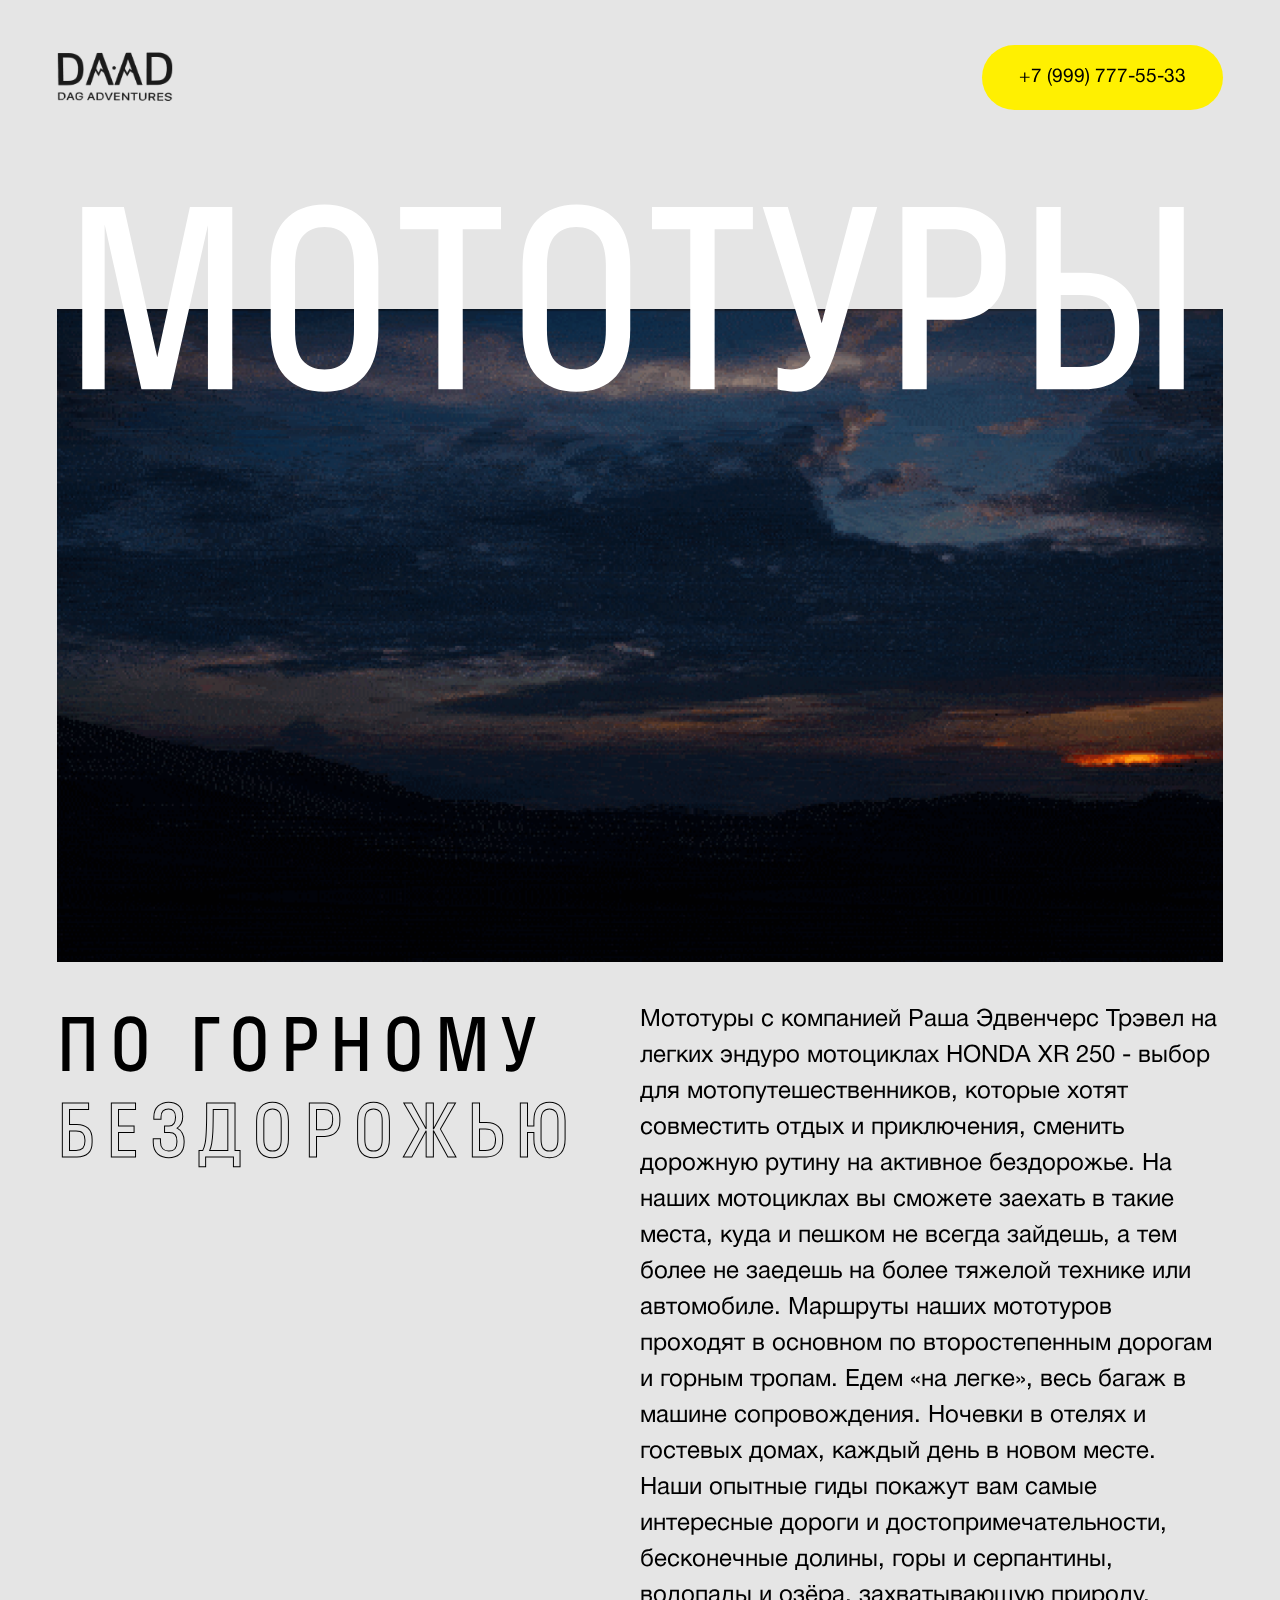
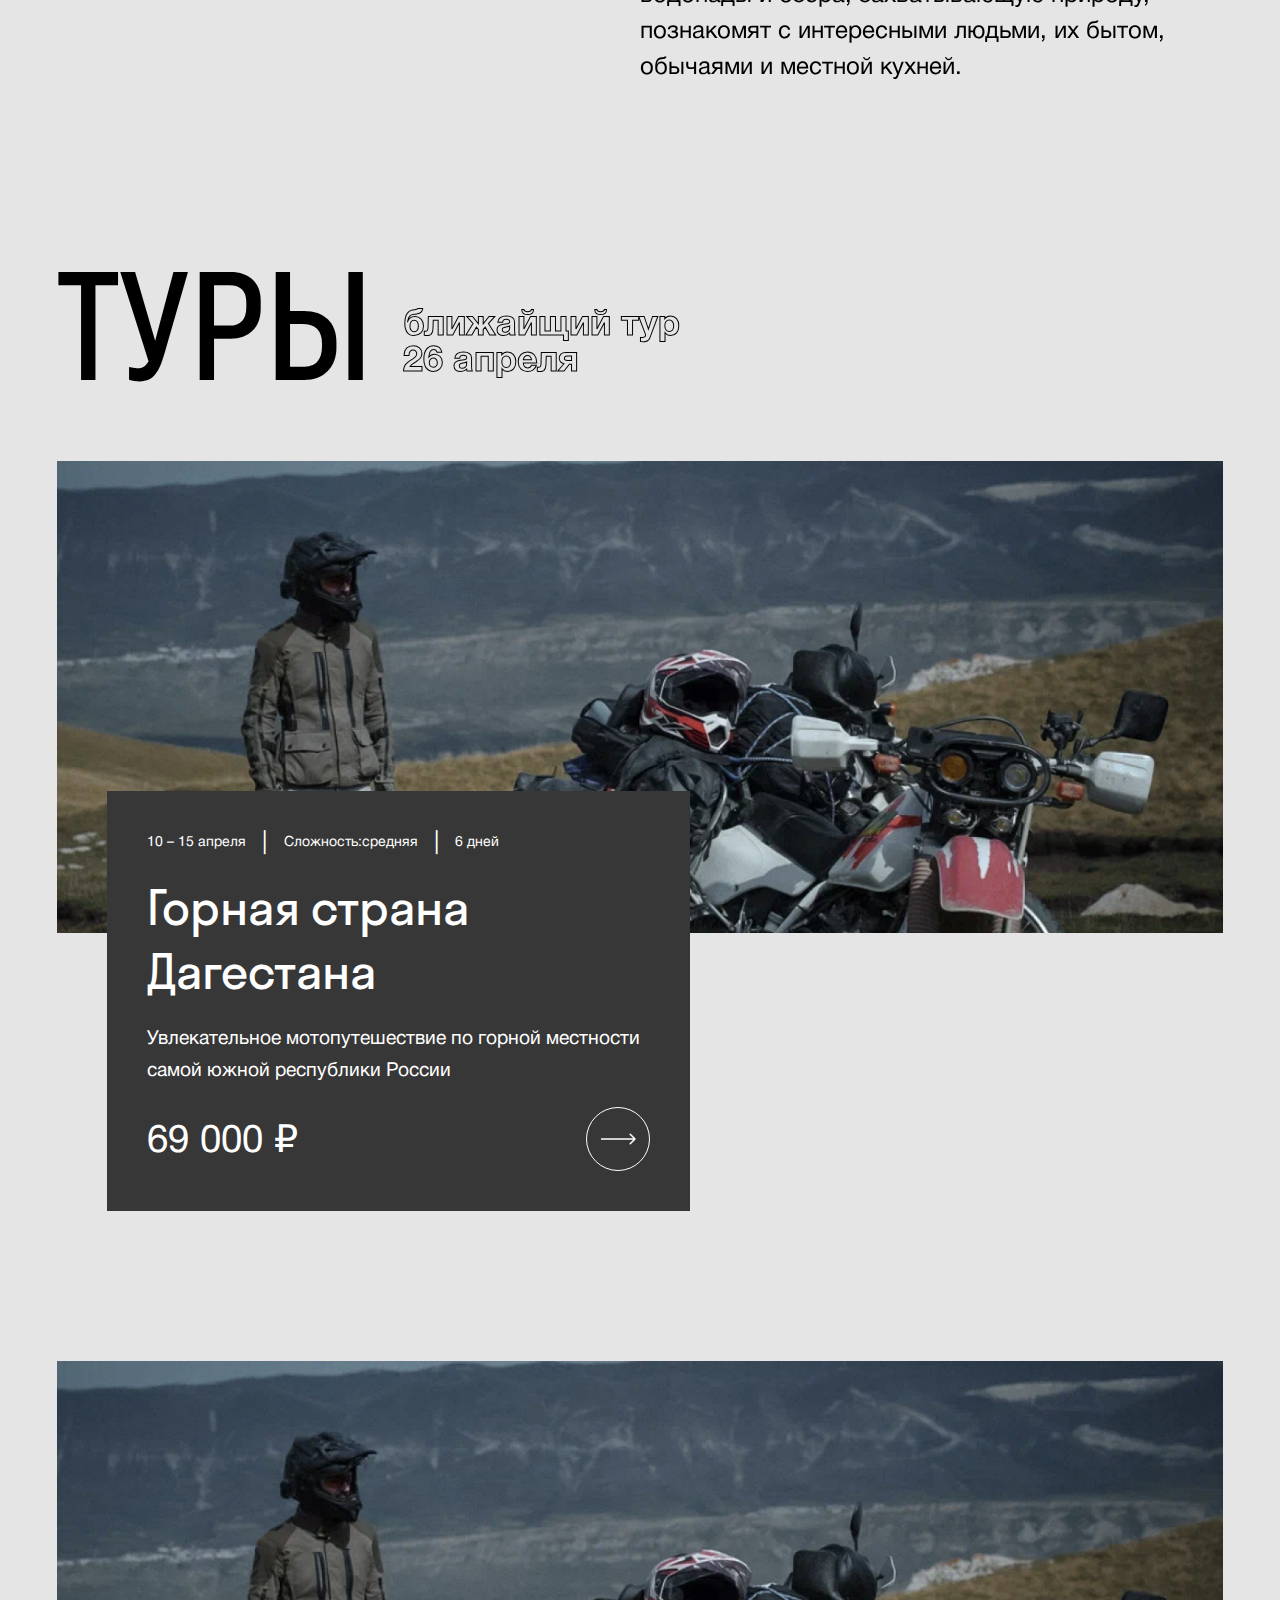
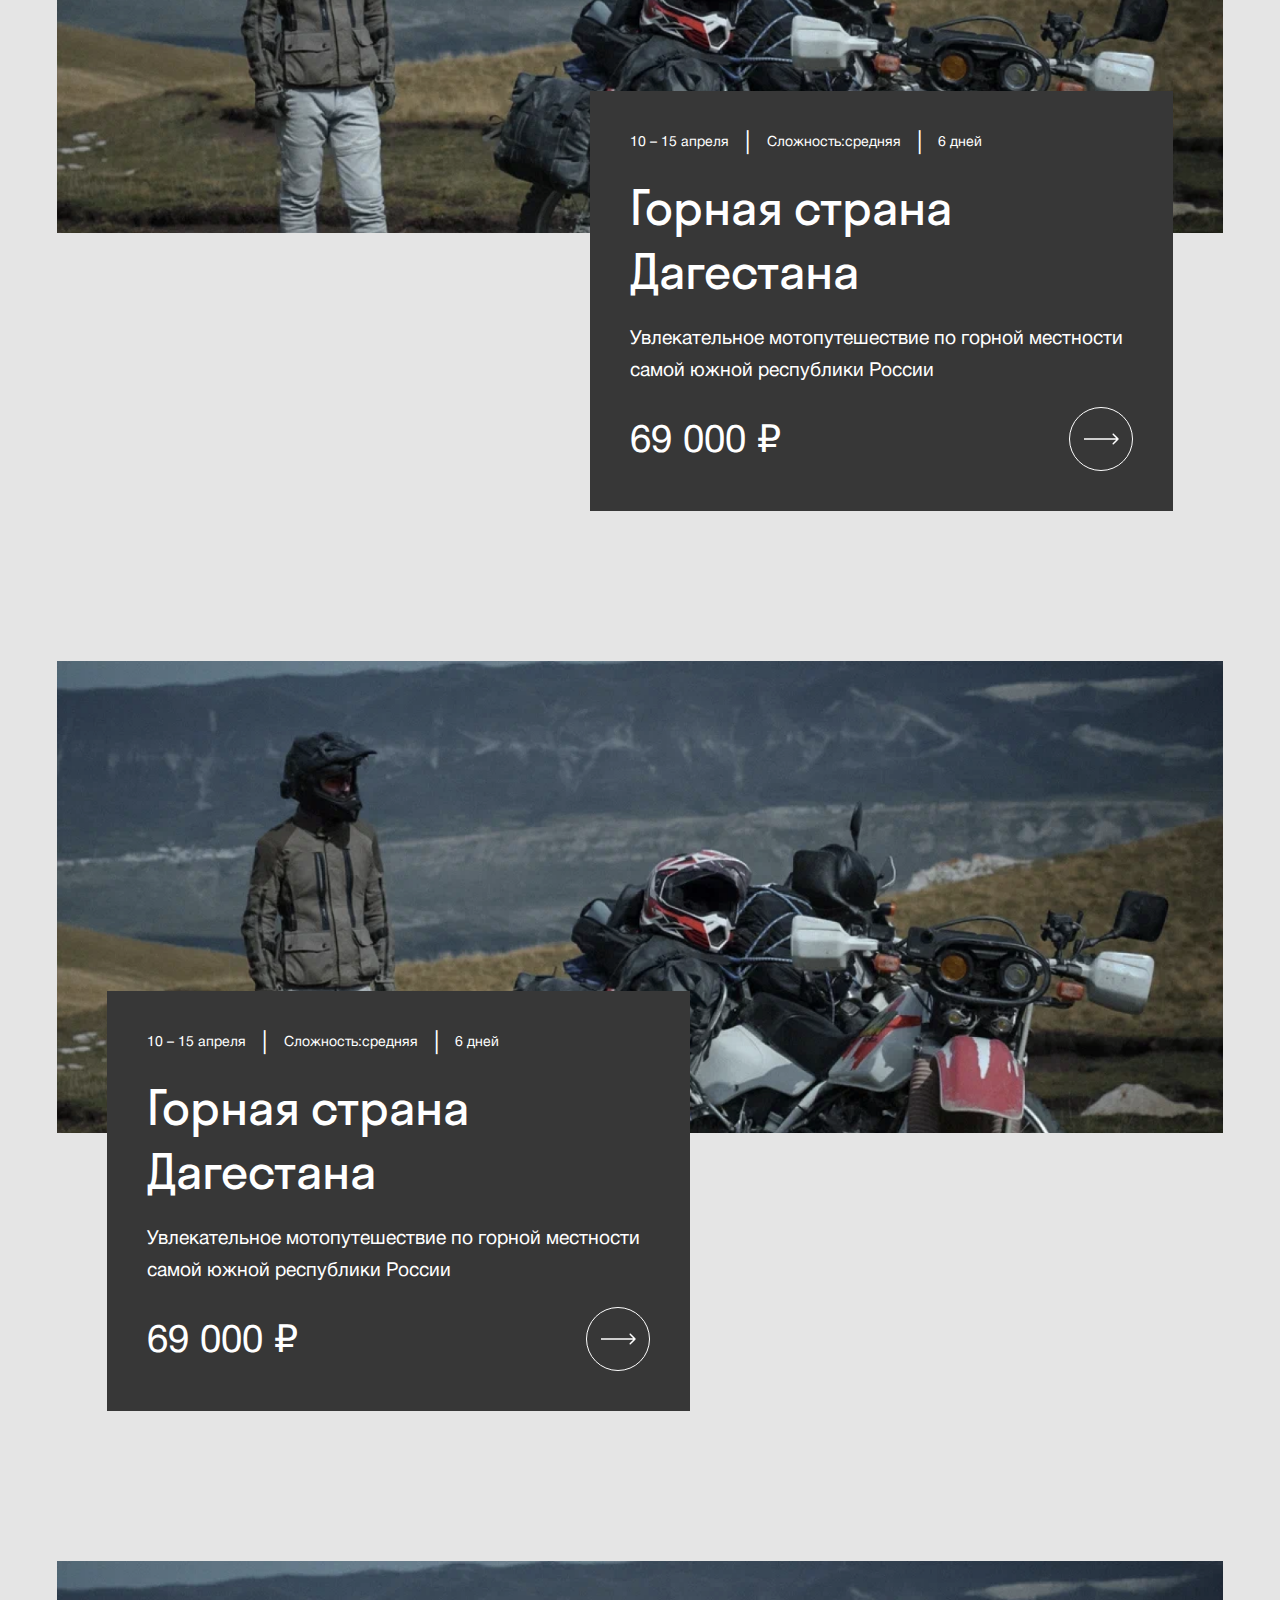
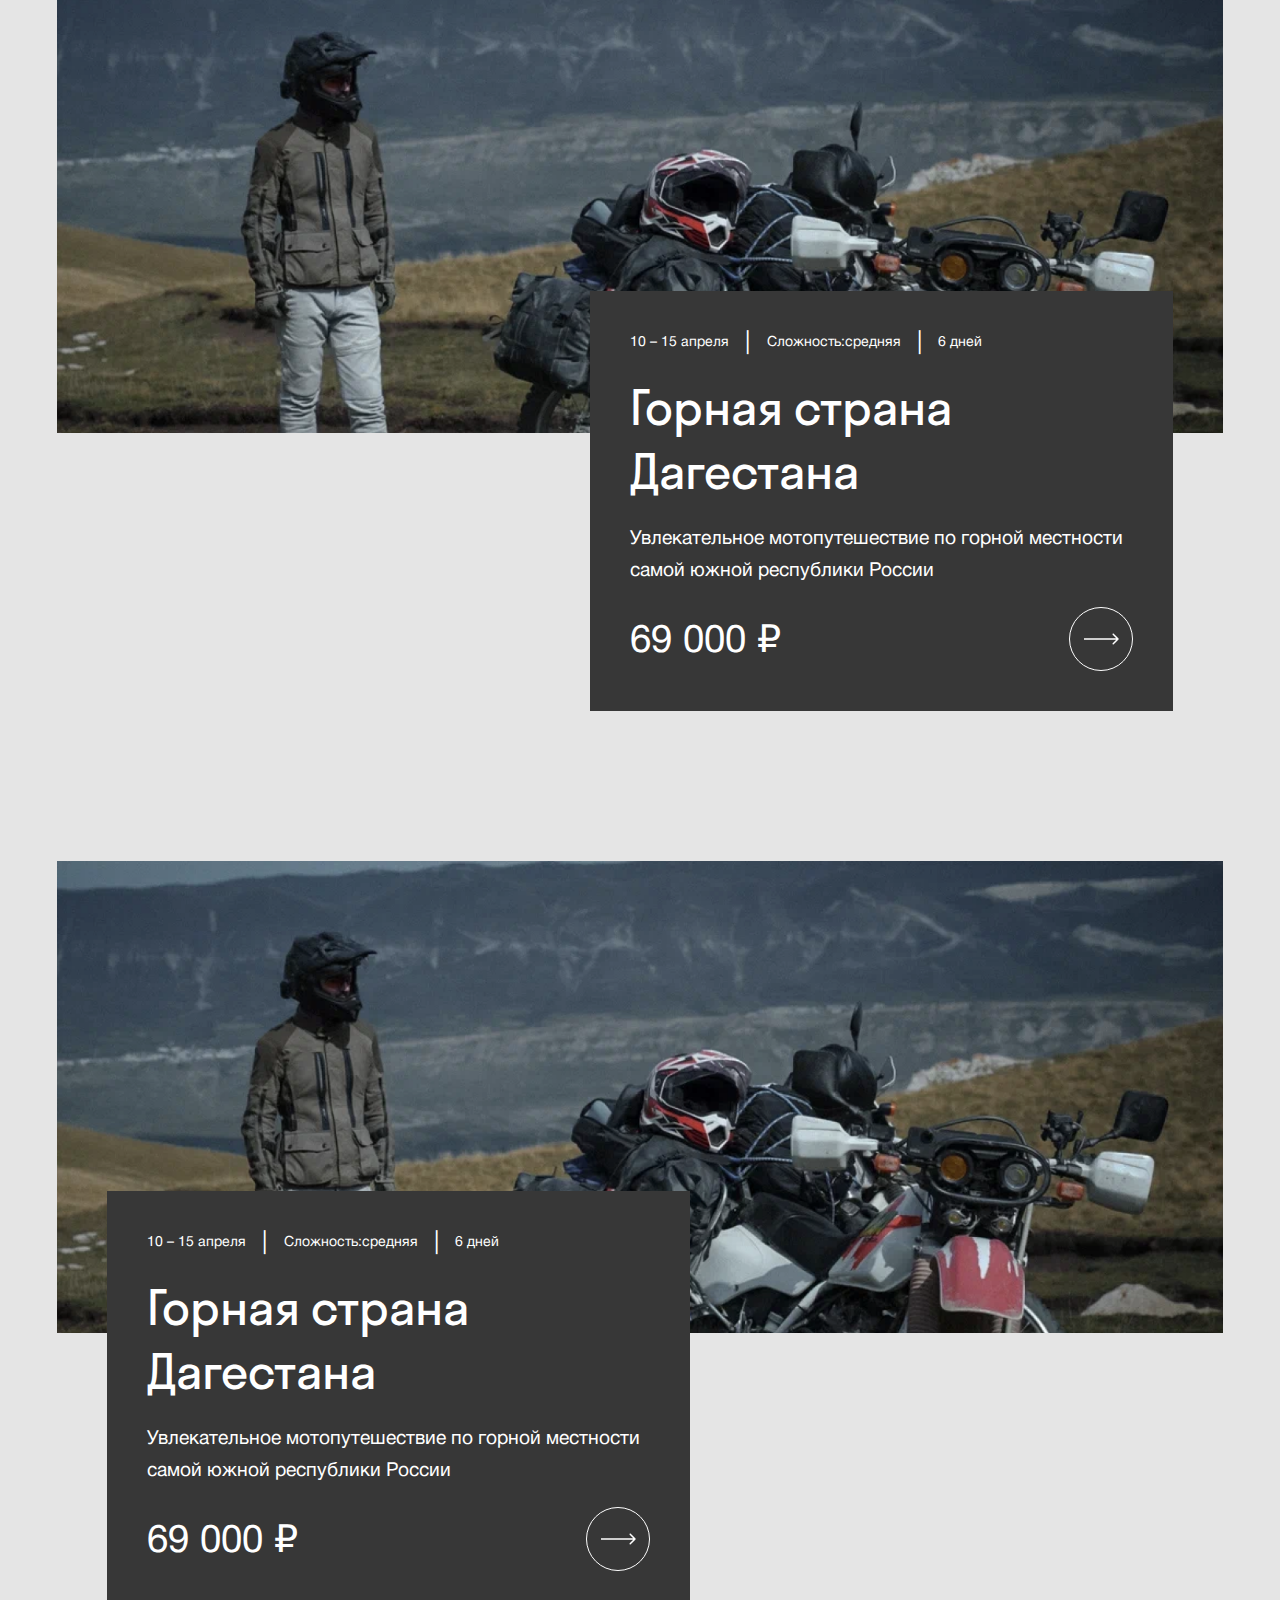
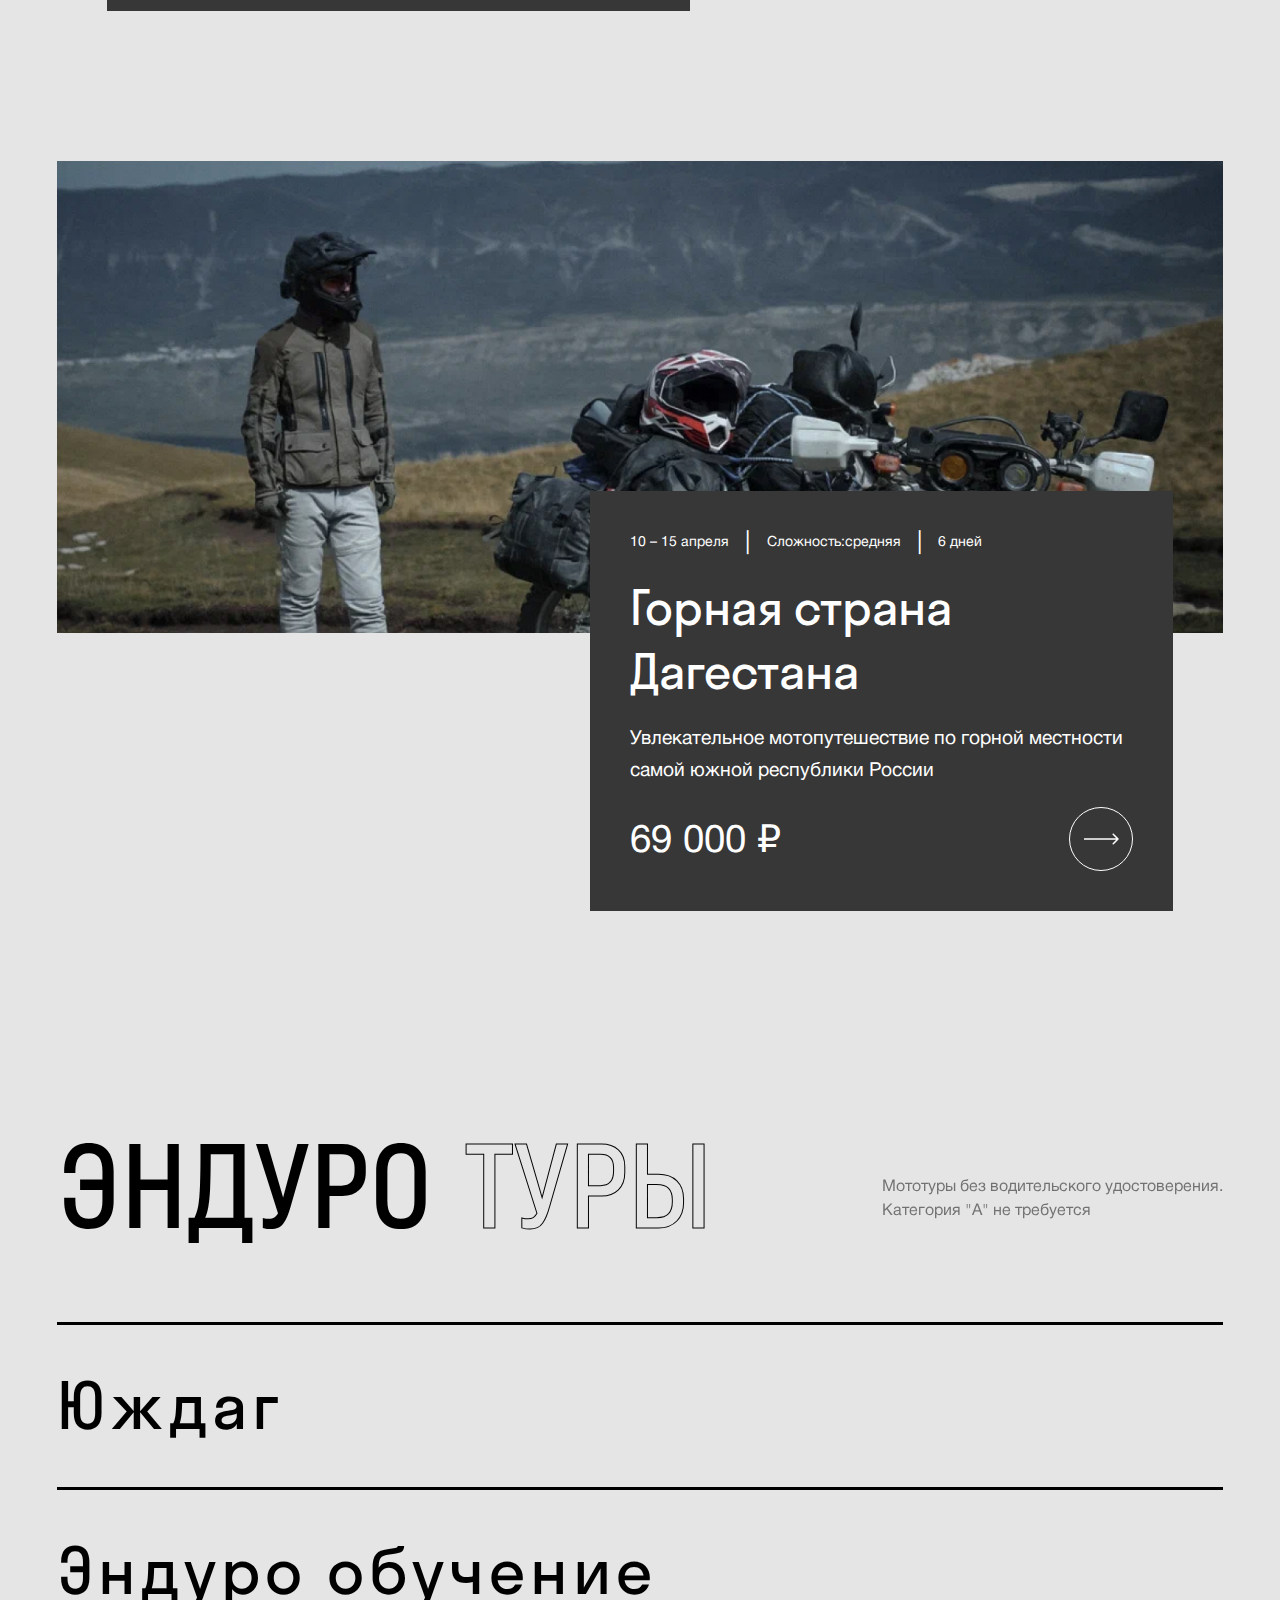
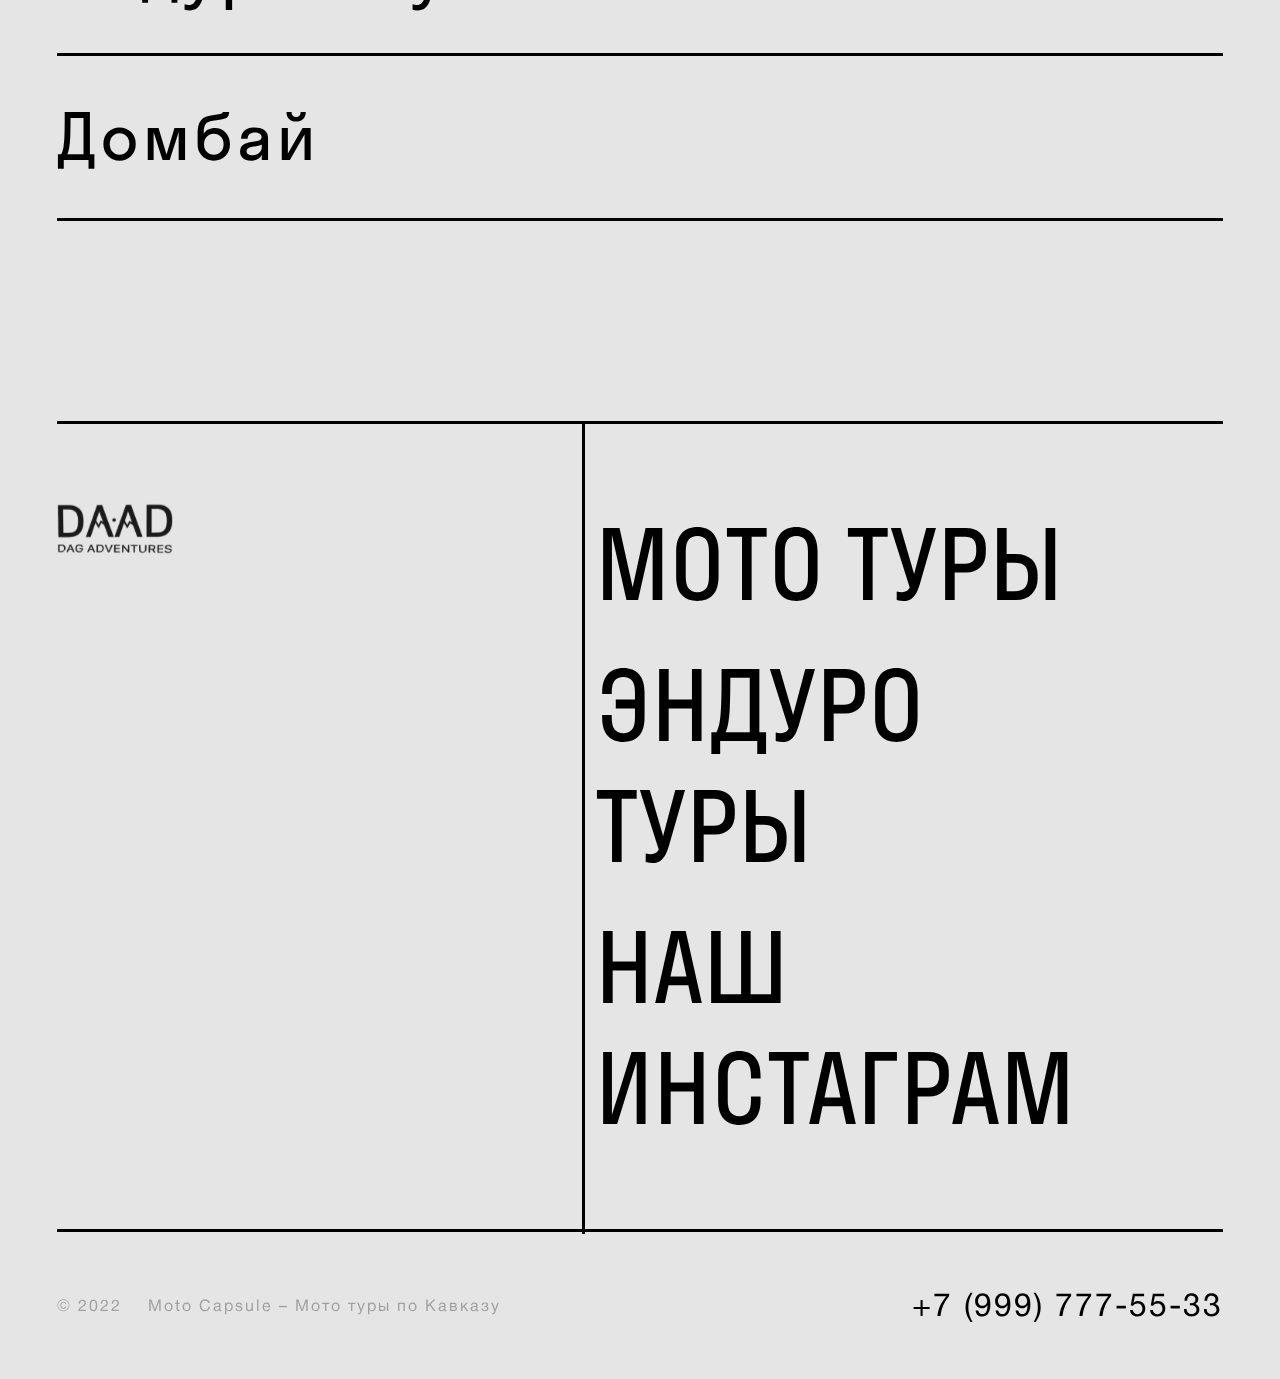
==== commit bfd23660: "Параллакс эффект на веб" ====
--- a/index.html
+++ b/index.html
@@ -11,9 +11,11 @@
     <div class="wrapper">
         <div class="cntr-padding">
             <header class="header">
-                <div class="logo">
-                    <!-- LOGO -->
-                </div>
+                <a href="index.html">
+                        <div class="logo">
+                            <!-- LOGO -->
+                        </div>
+                    </a>
                 <a href="tel:+79997775533" class="btn_phone">
                     +7 (999) 777-55-33
                 </a>
@@ -46,117 +48,129 @@
                     </p>
                 </div>
                 <div class="catalog__item">
-                    <img src="img/1.png" alt="Горная страна Дагестана" class="catalog__img">
-                    <div class="catalog__block">
-                        <div class="catalog-block__header">
-                            <div class="catalog-block-header__date">10 – 15 апреля </div> <span class="divider">|</span>
-                            <div class="catalog-block-header__difficulty">Сложность: <span class="catalog-block-header-difficulty__item">средняя </span></div> <span class="divider">|</span>
-                            <div class="catalog-block-header__days">6 дней</div>
-                        </div>
-                        <div class="catalog-block__descr">
-                            <h4 class="catalog-block-descr__header">Горная страна Дагестана</h4>
-                            <p class="catalog-block-descr__item">Увлекательное мотопутешествие по горной местности самой южной республики России</p>
-                        </div>
-                        <div class="catalog-block__footer">
-                            <div class="catalog-block-footer__price">
-                                <span class="catalog-block-footer-price__item">69 000</span> ₽
-                            </div>
-                            <a href="cartTour.html" class="catalog-block-footer-next">
-                                <img src="img/nextBtn.svg" alt="Next" class="catalog-block-footer__circle">
-                            </a>
-                        </div>
-                    </div>
-                </div>
-                <div class="catalog__item">
-                    <img src="img/1.png" alt="Горная страна Дагестана" class="catalog__img">
-                    <div class="catalog__block">
-                        <div class="catalog-block__header">
-                            <div class="catalog-block-header__date">10 – 15 апреля </div> <span class="divider">|</span>
-                            <div class="catalog-block-header__difficulty">Сложность: <span class="catalog-block-header-difficulty__item">средняя </span></div> <span class="divider">|</span>
-                            <div class="catalog-block-header__days">6 дней</div>
-                        </div>
-                        <div class="catalog-block__descr">
-                            <h4 class="catalog-block-descr__header">Горная страна Дагестана</h4>
-                            <p class="catalog-block-descr__item">Увлекательное мотопутешествие по горной местности самой южной республики России</p>
-                        </div>
-                        <div class="catalog-block__footer">
-                            <div class="catalog-block-footer__price">
-                                <span class="catalog-block-footer-price__item">69 000</span> ₽
-                            </div>
-                            <a href="cartTour.html" class="catalog-block-footer-next">
-                                <img src="img/nextBtn.svg" alt="Next" class="catalog-block-footer__circle">
-                            </a>
-                        </div>
-                    </div>
-                </div>
-                <div class="catalog__item">
-                    <img src="img/1.png" alt="Горная страна Дагестана" class="catalog__img">
-                    <div class="catalog__block">
-                        <div class="catalog-block__header">
-                            <div class="catalog-block-header__date">10 – 15 апреля </div> <span class="divider">|</span>
-                            <div class="catalog-block-header__difficulty">Сложность: <span class="catalog-block-header-difficulty__item">средняя </span></div> <span class="divider">|</span>
-                            <div class="catalog-block-header__days">6 дней</div>
-                        </div>
-                        <div class="catalog-block__descr">
-                            <h4 class="catalog-block-descr__header">Горная страна Дагестана</h4>
-                            <p class="catalog-block-descr__item">Увлекательное мотопутешествие по горной местности самой южной республики России</p>
-                        </div>
-                        <div class="catalog-block__footer">
-                            <div class="catalog-block-footer__price">
-                                <span class="catalog-block-footer-price__item">69 000</span> ₽
-                            </div>
-                            <a href="cartTour.html" class="catalog-block-footer-next">
-                                <img src="img/nextBtn.svg" alt="Next" class="catalog-block-footer__circle">
-                            </a>
-                        </div>
-                    </div>
-                </div>
-                <div class="catalog__item">
-                    <img src="img/1.png" alt="Горная страна Дагестана" class="catalog__img">
-                    <div class="catalog__block">
-                        <div class="catalog-block__header">
-                            <div class="catalog-block-header__date">10 – 15 апреля </div> <span class="divider">|</span>
-                            <div class="catalog-block-header__difficulty">Сложность: <span class="catalog-block-header-difficulty__item">средняя </span></div> <span class="divider">|</span>
-                            <div class="catalog-block-header__days">6 дней</div>
-                        </div>
-                        <div class="catalog-block__descr">
-                            <h4 class="catalog-block-descr__header">Горная страна Дагестана</h4>
-                            <p class="catalog-block-descr__item">Увлекательное мотопутешествие по горной местности самой южной республики России</p>
-                        </div>
-                        <div class="catalog-block__footer">
-                            <div class="catalog-block-footer__price">
-                                <span class="catalog-block-footer-price__item">69 000</span> ₽
-                            </div>
-                            <a href="cartTour.html" class="catalog-block-footer-next">
-                                <img src="img/nextBtn.svg" alt="Next" class="catalog-block-footer__circle">
-                            </a>
-                        </div>
-                    </div>
-                </div>
-                <div class="catalog__item">
-                    <img src="img/1.png" alt="Горная страна Дагестана" class="catalog__img">
-                    <div class="catalog__block">
-                        <div class="catalog-block__header">
-                            <div class="catalog-block-header__date">10 – 15 апреля </div> <span class="divider">|</span>
-                            <div class="catalog-block-header__difficulty">Сложность: <span class="catalog-block-header-difficulty__item">средняя </span></div> <span class="divider">|</span>
-                            <div class="catalog-block-header__days">6 дней</div>
-                        </div>
-                        <div class="catalog-block__descr">
-                            <h4 class="catalog-block-descr__header">Горная страна Дагестана</h4>
-                            <p class="catalog-block-descr__item">Увлекательное мотопутешествие по горной местности самой южной республики России</p>
-                        </div>
-                        <div class="catalog-block__footer">
-                            <div class="catalog-block-footer__price">
-                                <span class="catalog-block-footer-price__item">69 000</span> ₽
-                            </div>
-                            <a href="cartTour.html" class="catalog-block-footer-next">
-                                <img src="img/nextBtn.svg" alt="Next" class="catalog-block-footer__circle">
-                            </a>
-                        </div>
-                    </div>
-                </div>
-                <div class="catalog__item">
-                    <img src="img/1.png" alt="Горная страна Дагестана" class="catalog__img">
+                    <div class="catalog__img">
+                        <img src="img/1.png" alt="Горная страна Дагестана" class="catalog-img__item">
+                    </div>
+                    <div class="catalog__block">
+                        <div class="catalog-block__header">
+                            <div class="catalog-block-header__date">10 – 15 апреля </div> <span class="divider">|</span>
+                            <div class="catalog-block-header__difficulty">Сложность: <span class="catalog-block-header-difficulty__item">средняя </span></div> <span class="divider">|</span>
+                            <div class="catalog-block-header__days">6 дней</div>
+                        </div>
+                        <div class="catalog-block__descr">
+                            <h4 class="catalog-block-descr__header">Горная страна Дагестана</h4>
+                            <p class="catalog-block-descr__item">Увлекательное мотопутешествие по горной местности самой южной республики России</p>
+                        </div>
+                        <div class="catalog-block__footer">
+                            <div class="catalog-block-footer__price">
+                                <span class="catalog-block-footer-price__item">69 000</span> ₽
+                            </div>
+                            <a href="cartTour.html" class="catalog-block-footer-next">
+                                <img src="img/nextBtn.svg" alt="Next" class="catalog-block-footer__circle">
+                            </a>
+                        </div>
+                    </div>
+                </div>
+                <div class="catalog__item">
+                    <div class="catalog__img">
+                        <img src="img/1.png" alt="Горная страна Дагестана" class="catalog-img__item">
+                    </div>
+                    <div class="catalog__block">
+                        <div class="catalog-block__header">
+                            <div class="catalog-block-header__date">10 – 15 апреля </div> <span class="divider">|</span>
+                            <div class="catalog-block-header__difficulty">Сложность: <span class="catalog-block-header-difficulty__item">средняя </span></div> <span class="divider">|</span>
+                            <div class="catalog-block-header__days">6 дней</div>
+                        </div>
+                        <div class="catalog-block__descr">
+                            <h4 class="catalog-block-descr__header">Горная страна Дагестана</h4>
+                            <p class="catalog-block-descr__item">Увлекательное мотопутешествие по горной местности самой южной республики России</p>
+                        </div>
+                        <div class="catalog-block__footer">
+                            <div class="catalog-block-footer__price">
+                                <span class="catalog-block-footer-price__item">69 000</span> ₽
+                            </div>
+                            <a href="cartTour.html" class="catalog-block-footer-next">
+                                <img src="img/nextBtn.svg" alt="Next" class="catalog-block-footer__circle">
+                            </a>
+                        </div>
+                    </div>
+                </div>
+                <div class="catalog__item">
+                    <div class="catalog__img">
+                        <img src="img/1.png" alt="Горная страна Дагестана" class="catalog-img__item">
+                    </div>
+                    <div class="catalog__block">
+                        <div class="catalog-block__header">
+                            <div class="catalog-block-header__date">10 – 15 апреля </div> <span class="divider">|</span>
+                            <div class="catalog-block-header__difficulty">Сложность: <span class="catalog-block-header-difficulty__item">средняя </span></div> <span class="divider">|</span>
+                            <div class="catalog-block-header__days">6 дней</div>
+                        </div>
+                        <div class="catalog-block__descr">
+                            <h4 class="catalog-block-descr__header">Горная страна Дагестана</h4>
+                            <p class="catalog-block-descr__item">Увлекательное мотопутешествие по горной местности самой южной республики России</p>
+                        </div>
+                        <div class="catalog-block__footer">
+                            <div class="catalog-block-footer__price">
+                                <span class="catalog-block-footer-price__item">69 000</span> ₽
+                            </div>
+                            <a href="cartTour.html" class="catalog-block-footer-next">
+                                <img src="img/nextBtn.svg" alt="Next" class="catalog-block-footer__circle">
+                            </a>
+                        </div>
+                    </div>
+                </div>
+                <div class="catalog__item">
+                    <div class="catalog__img">
+                        <img src="img/1.png" alt="Горная страна Дагестана" class="catalog-img__item">
+                    </div>
+                    <div class="catalog__block">
+                        <div class="catalog-block__header">
+                            <div class="catalog-block-header__date">10 – 15 апреля </div> <span class="divider">|</span>
+                            <div class="catalog-block-header__difficulty">Сложность: <span class="catalog-block-header-difficulty__item">средняя </span></div> <span class="divider">|</span>
+                            <div class="catalog-block-header__days">6 дней</div>
+                        </div>
+                        <div class="catalog-block__descr">
+                            <h4 class="catalog-block-descr__header">Горная страна Дагестана</h4>
+                            <p class="catalog-block-descr__item">Увлекательное мотопутешествие по горной местности самой южной республики России</p>
+                        </div>
+                        <div class="catalog-block__footer">
+                            <div class="catalog-block-footer__price">
+                                <span class="catalog-block-footer-price__item">69 000</span> ₽
+                            </div>
+                            <a href="cartTour.html" class="catalog-block-footer-next">
+                                <img src="img/nextBtn.svg" alt="Next" class="catalog-block-footer__circle">
+                            </a>
+                        </div>
+                    </div>
+                </div>
+                <div class="catalog__item">
+                    <div class="catalog__img">
+                        <img src="img/1.png" alt="Горная страна Дагестана" class="catalog-img__item">
+                    </div>
+                    <div class="catalog__block">
+                        <div class="catalog-block__header">
+                            <div class="catalog-block-header__date">10 – 15 апреля </div> <span class="divider">|</span>
+                            <div class="catalog-block-header__difficulty">Сложность: <span class="catalog-block-header-difficulty__item">средняя </span></div> <span class="divider">|</span>
+                            <div class="catalog-block-header__days">6 дней</div>
+                        </div>
+                        <div class="catalog-block__descr">
+                            <h4 class="catalog-block-descr__header">Горная страна Дагестана</h4>
+                            <p class="catalog-block-descr__item">Увлекательное мотопутешествие по горной местности самой южной республики России</p>
+                        </div>
+                        <div class="catalog-block__footer">
+                            <div class="catalog-block-footer__price">
+                                <span class="catalog-block-footer-price__item">69 000</span> ₽
+                            </div>
+                            <a href="cartTour.html" class="catalog-block-footer-next">
+                                <img src="img/nextBtn.svg" alt="Next" class="catalog-block-footer__circle">
+                            </a>
+                        </div>
+                    </div>
+                </div>
+                <div class="catalog__item">
+                    <div class="catalog__img">
+                        <img src="img/1.png" alt="Горная страна Дагестана" class="catalog-img__item">
+                    </div>
                     <div class="catalog__block">
                         <div class="catalog-block__header">
                             <div class="catalog-block-header__date">10 – 15 апреля </div> <span class="divider">|</span>
@@ -197,9 +211,11 @@
             </section>
             <footer class="footer">
                 <div class="footer__logo">
-                    <div class="logo">
-                        <!-- LOGO -->
-                    </div>
+                    <a href="index.html">
+                        <div class="logo">
+                            <!-- LOGO -->
+                        </div>
+                    </a>
                 </div>
                 <div class="footer__link">
                     <a href="#" class="footer-lonk__item">МОТО ТУРЫ</a>
--- a/css/main.css
+++ b/css/main.css
@@ -46,11 +46,18 @@
     font-size: 24px;
 }
 
+a {
+    text-decoration: none;
+}
+
+a:hover {
+    color: #FFF001;
+}
+
 * {
     margin: 0;
     padding: 0;
     box-sizing: border-box;
-    outline: none;
 }
 
 ::-webkit-calendar-picker-indicator {
@@ -225,7 +232,16 @@
 }
 
 .catalog__img {
-    width: 100%;
+    position: relative;
+    width: 100%;
+    height: 600px;
+    overflow: hidden;
+}
+
+.catalog-img__item {
+    position: absolute;
+    right: -1%;
+    width: 120%;
 }
 
 .catalog__block {
@@ -473,7 +489,17 @@
 }
 
 .cart-info {
+    display: grid;
+    grid-template-columns: repeat(2, 1fr);
     padding: 0 70px;
+}
+
+.column__data {
+    margin-bottom: 69px;
+}
+
+.column__title {
+    margin-bottom: 87px;
 }
 
 .cart-info__data {
@@ -846,6 +872,101 @@
     text-decoration: none;
 }
 
+.cart-info-link__arrow__hide {
+    display: none;
+}
+
+.gallery .header {
+    padding: 0 70px;
+    margin-top: 60px;
+    margin-bottom: 80px;
+}
+
+.gallery__header {
+    font-family: "StratosLCWeb";
+    font-weight: normal;
+    font-size: 11vw;
+    line-height: 100%;
+    margin-bottom: 60px;
+    margin-left: 70px;
+}
+
+.gallery__collections {
+    display: grid;
+    grid-template-columns: repeat(3, 1fr);
+    gap: 20px;
+    padding: 0 70px;
+    margin-bottom: 200px;
+}
+
+.gallery__img {
+    width: 100%;
+}
+
+.hide {
+    display: none;
+}
+
+.show {
+    display: block;
+}
+
+.popup {
+    position: fixed;
+    top: 0;
+    left: 0;
+    width: 100%;
+    height: 100vh;
+    background: rgba(0, 0, 0, 0.882);
+}
+
+.popup__body {
+    width: 80%;
+    height: auto;
+    margin: 0 auto;
+    padding: 20px;
+}
+
+.popup__header {
+    display: flex;
+    justify-content: center;
+    align-items: center; 
+    color: #FFF;
+    margin-bottom: 60px;
+    text-align: center;
+}
+
+.popup-header__item {
+    font-family: "StratosLCWeb";
+    font-weight: normal;
+    font-size: 64px;
+    line-height: 100%;
+}
+
+.popup__content {
+    display: flex;
+    justify-content: center;
+    align-items: center;
+    width: 80%;
+    margin: 0 auto;
+    color: #FFF;
+    margin-bottom: 60px;
+}
+
+.popup__content img {
+    height: 80vh;
+    object-fit: cover;
+    border: 5px solid #FFF;
+}
+
+.gallery .footer {
+    padding: 80px 70px;
+}
+
+.gallery .footer__copy {
+    padding: 80px 70px;
+}
+
 /***************************************************** MEDIA QUERYS ***********************************************/
 
 @media screen and (max-width: 1800px) {
@@ -902,6 +1023,9 @@
     }
     .cart-catalog__img {
         height: 700px;
+    }
+    .price__header {
+        font-size: 8vw;
     }
 }
 
@@ -942,6 +1066,51 @@
     .banner__descr {
         top: -105px;
     }
+    .cart-info__text,
+    .cart-info-right {
+        padding-right: 5%;
+    }
+    .cart-catalog__header {
+        font-size: 7vw;
+    }
+    .cart-catalog__title {
+        font-size: 1.4vw;
+    }
+    .cart-catalog {
+        height: 700px;
+    }
+    .cart-catalog__img {
+        height: 600px;
+    }
+    .yellow-block__header {
+        font-size: 5vw;
+    }
+    .price-yellow__title {
+        font-size: 1.5vw;
+    }
+    .yellow-block-descr__item {
+        font-size: 1.5vw;
+    }
+    .black-block__header {
+        font-size: 3vw;
+    }
+    .select__outline,
+    .form-name__item,
+    .form-phone__item,
+    .form-btn__item {
+        height: 100px;
+        font-size: 2vw;
+        padding: 0 32px;
+    }
+    .btn {
+        width: 90%;
+    }
+    .cart-btn__arrow {
+        margin-left: 5vw;
+    }
+    .cart-banner__descr {
+        font-size: 10vw;
+    }
 }
 
 @media screen and (max-width: 1200px) {
@@ -965,6 +1134,61 @@
     }
     .banner__descr {
         top: -90px;
+    }
+    .cart-info__text, .cart-info-right {
+        padding: 0;
+    }
+    .cart-info__data {
+        font-size: 3vw;
+    }
+    .cart-info__link {
+        font-size: 2vw;
+    }
+    .cart-info__text {
+        font-size: 2vw;
+    }
+    .cart-info-right__dynamic {
+        font-size: 2vw;
+    }
+    .cart-info-right__static {
+        font-size: 1vw;
+    }
+    .way-descr__item {
+        font-size: 2vw;
+    }
+    .cart-btn__item {
+        font-size: 2vw;
+    }
+    .btn {
+        height: 80px;
+    }
+    .cart-catalog__img {
+        height: 70vh;
+    }
+    .catalog-blog__text,
+    .cart-catalog {
+        height: 80vh;
+    }
+    .cart-catalog__container {
+        height: 10vh;
+    }
+    .price-yellow__title {
+        margin-bottom: 32px;
+    }
+    .yellow-block-descr__img {
+        width: 16px;
+        height: 16px;
+    }
+    .yellow-block-descr__item:not(:last-child) {
+        margin-bottom: 16px;
+    }
+    .price__yellow-block {
+        padding: 32px;
+    }
+    .select__outline, .form-name__item, .form-phone__item, .form-btn__item {
+        height: 65px;
+        font-size: 16px;
+        line-height: 140%;
     }
 }
 
@@ -1246,6 +1470,297 @@
     .catalog2__body {
         margin-bottom: 80px;
     }
+    .cart-banner__descr {
+        font-size: 15vw;
+    }
+    .cart-banner {
+        margin-bottom: 128px;
+    }
+    .cart-info__data {
+        font-size: 7vw;
+        margin-bottom: 10px;
+    }
+    .cart-info {
+        grid-template-columns: repeat(1, 1fr);
+    }
+    .cart-info__link {
+        font-size: 4vw;
+        padding-left: 5px;
+    }
+    .cart-info-link__arrow {
+        display: none;
+    }
+    .cart-info-link__arrow__hide {
+        display: inline;
+    }
+    .column__data {
+        margin-bottom: 60px;
+    }
+    .btn {
+        width: 50vw;
+        margin-right: 0;
+    }
+    .column__btn {
+        margin-bottom: 60px;
+    }
+    .cart-info__text {
+        font-size: 4vw;
+    }
+    .column__title {
+        margin-bottom: 6px;
+    }
+    .gallery .header {
+        padding: 0 20px;
+        margin-top: 20px;
+        margin-bottom: 30px;
+    }
+    .gallery__header {
+        margin: 20px;
+        margin-bottom: 20px;
+    }
+    .gallery__collections {
+        grid-template-columns: repeat(2, 1fr);
+        padding: 0 20px;
+        margin-bottom: 80px;
+    }
+    .popup__body,
+    .popup__content {
+        width: 100%;
+        height: auto;
+    }
+    .popup__content img {
+        border: none;
+        width: 100%;
+        height: auto;
+        object-fit: cover;
+    }
+    .popup-header__item {
+        font-size: 36px;
+        line-height: 120%;
+    }
+    .popup__header {
+        margin-bottom: 30px;
+    }
+}
+
+
+@media screen and (max-width: 800px) {
+    .catalog__block {
+        bottom: -170px;
+    }
+    .price {
+        padding: 0;
+    }
+    .price__header {
+        font-size: 55px;
+        line-height: 69px;
+        text-align: center;
+        margin-bottom: 30px;
+    }
+    .price__row {
+        width: 100%;
+        margin-right: 0;
+        margin-left: 0;
+    }
+    .price__yellow-block {
+        width: 100%;
+        padding: 25px 20px;
+        border-radius: 20px;
+    }
+    .cart-banner {
+        margin-bottom: 66px;
+        height: 75vh;
+    }
+    .cart-banner__descr {
+        bottom: -42px;
+        left: 20px;
+    }
+    .cart-info {
+        padding: 0 20px;
+    }
+    .cart-info-link__arrow__hide {
+        width: 24px;
+    }
+    .cart-btn__item {
+        font-size: 18px;
+        line-height: 140%;
+    }
+    .cart-btn__arrow {
+        width: 50px;
+        margin-left: 39px;
+    }
+    .cart-info__data {
+        font-size: 24px;
+        line-height: 140%;
+        margin-bottom: 5px;
+    }
+    .column__data {
+        margin-bottom: 30px;
+    }
+    .btn {
+        width: 280px;
+        height: 65px;
+    }
+    .cart-info__link {
+        font-size: 18px;
+        line-height: 140%;
+    }
+    .cart-info__text {
+        font-size: 24px;
+        line-height: 150%;
+        margin-bottom: 33px;
+    }
+    .cart-info-right {
+        display: block;
+    }
+    .arrow {
+        display: none;
+    }
+    .cart-info-right__dynamic {
+        font-family: "StratosLCWeb";
+        font-weight: normal;
+        font-size: 36px;
+        line-height: 140%;
+    }
+    .cart-info-right__static {
+        font-size: 18px;
+        line-height: 140%;
+    }
+    .cart-info-right-col {
+        position: relative;
+    }
+    .cart-info-right-col:not(:last-child) {
+        padding-bottom: 41px;
+    }
+    .cart-info-right-col:not(:last-child)::before {
+        content: "";
+        position: absolute;
+        bottom: 20px;
+        left: 0;
+        width: 75px;
+        height: 0.6pt;
+        background: #6F6F6F;
+    }
+    .way {
+        margin-top: 80px;
+        padding: 0 20px;
+        margin-bottom: 48px;
+    }
+    .way-header__item {
+        font-size: 64px;
+        line-height: 81px;
+        margin-bottom: 30px;
+    }
+    .way-descr__item {
+        width: 100%;
+        font-size: 18px;
+        line-height: 150%;
+    }
+    .way-descr__item:last-child {
+        margin-bottom: 0;
+    }
+    .way-header,
+    .way-descr {
+        margin-bottom: 0;
+    }
+    .cart-catalog {
+        position: relative;
+        display: flex;
+        flex-direction: column-reverse;
+        width: 100%;
+        height: 100%;
+    }
+    .cart-catalog__block:last-child {
+        display: flex;
+        flex-direction: column-reverse;
+        width: 100%;
+    }
+    .cart-catalog__container {
+        height: 18px;
+    }
+    .cart-catalog-catalog__item {
+        top: auto;
+        left: 0;
+        right: auto;
+        bottom: -18px;
+        font-size: 36px;
+        line-height: 100%;
+    }
+    .cart-catalog__img {
+        height: auto;
+    }
+    .catalog-blog__text {
+        position: absolute;
+        top: auto;
+        right: 40px;
+        left: auto;
+        bottom: -150px;
+        width: calc(100% - 40px);
+        height: auto;
+        padding: 20px;
+    }
+    .left {
+        position: absolute;
+        top: auto;
+        left: 40px;
+        right: auto;
+        bottom: -150px;
+    }
+    .cart-catalog__header {
+        font-size: 24px;
+        line-height: 100%;
+        margin-bottom: 15px;
+    }
+    .cart-catalog__title {
+        position: static;
+        font-size: 14px;
+        line-height: 140%;  
+    }
+    .cart .header {
+        top: 20px;
+        padding: 0 20px;
+    }
+    .yellow-block__header {
+        font-size: 64px;
+        line-height: 100%;
+    }
+    .price-yellow__title {
+        font-size: 18px;
+        line-height: 140%;
+    }
+    .yellow-block-descr__item {
+        font-size: 14px;
+        line-height: 140%;
+    }
+    .price__black-block {
+        border-radius: 20px;
+        padding: 20px;
+    }
+    .black-block__header {
+        font-size: 36px;
+        line-height: 100%;
+        margin-bottom: 20px;
+    }
+    .price {
+        margin-bottom: 80px;
+    }
+    .cart .footer {
+        width: 100%;
+        margin: 0;
+    }
+    .cart .footer__copy {
+        padding: 20px;
+    }
+    .cart-banner__img {
+        height: 75vh;
+    }
+}
+
+
+@media screen and (max-width: 700px) {
+    .catalog__block {
+        bottom: -230px;
+    }
 }
 
 @media screen and (max-width: 600px) {
@@ -1281,19 +1796,9 @@
     .descr__header {
         margin-bottom: 20px;
     }
-}
-
-
-@media screen and (max-width: 800px) {
-    .catalog__block {
-        bottom: -170px;
-    }
-}
-
-
-@media screen and (max-width: 700px) {
-    .catalog__block {
-        bottom: -230px;
+    .cart .header .logo {
+        width: 73.41px;
+        height: 32px;
     }
 }
 
@@ -1302,6 +1807,15 @@
     .catalog__block {
         bottom: -270px;
     }
+    .cart-catalog:not(:last-child) {
+        margin-bottom: 185px;
+    }
+    .cart-catalogs {
+        margin-bottom: 231px;
+    }
+    .gallery__collections {
+        grid-template-columns: repeat(1, 1fr);
+    }
 }
 
 @media screen and (max-width: 375px) {
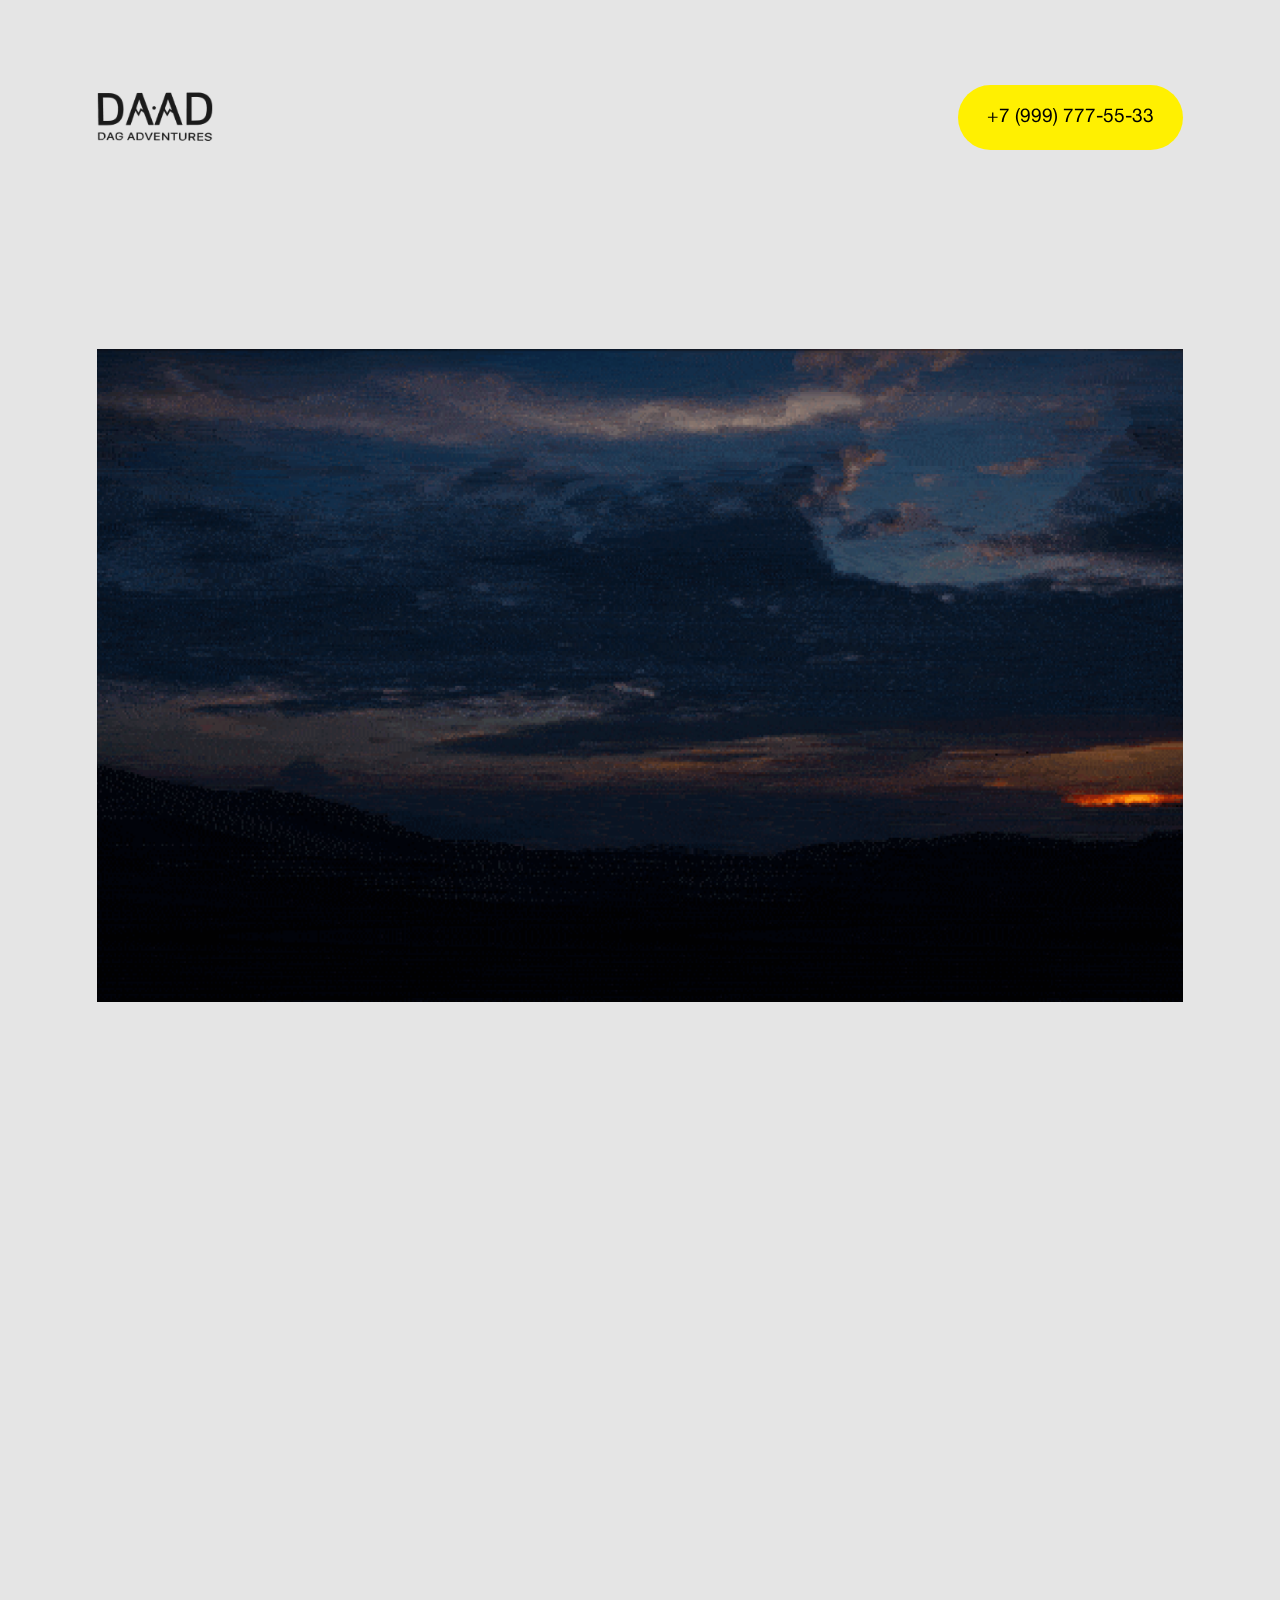
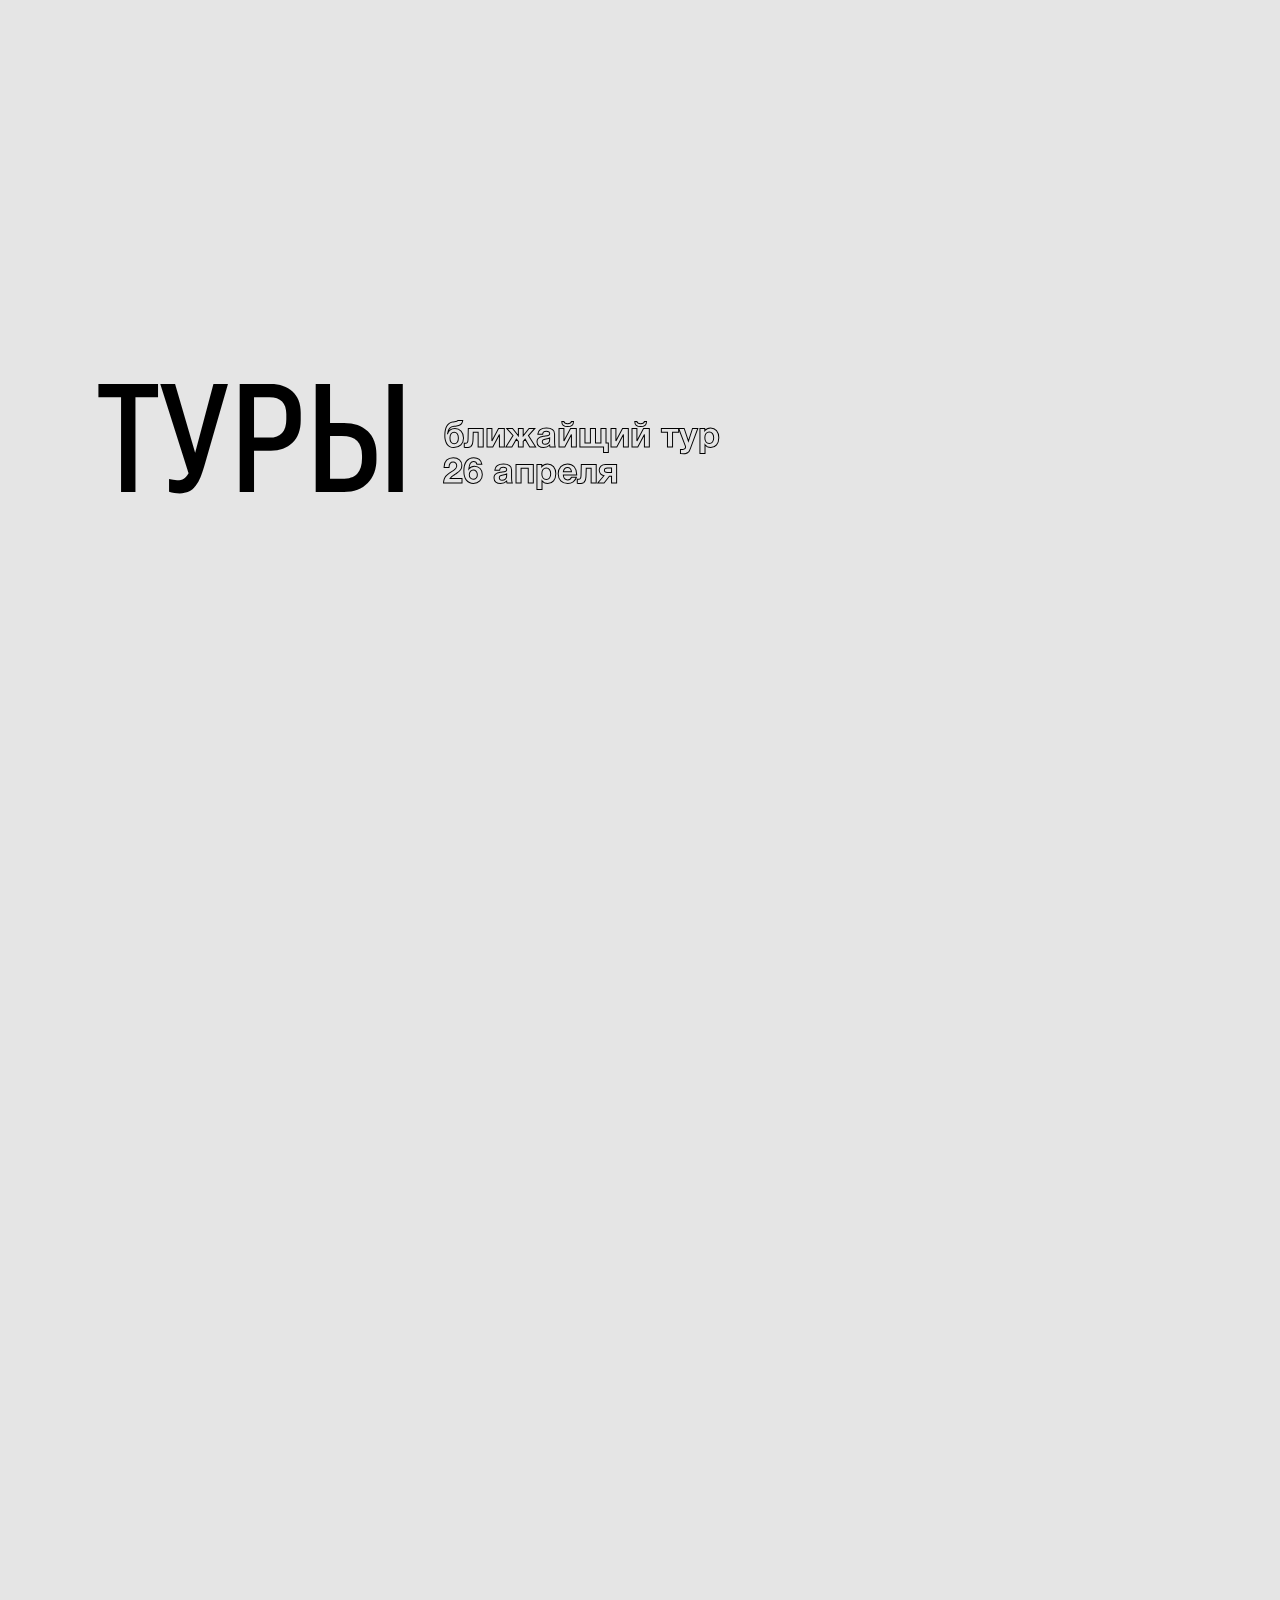
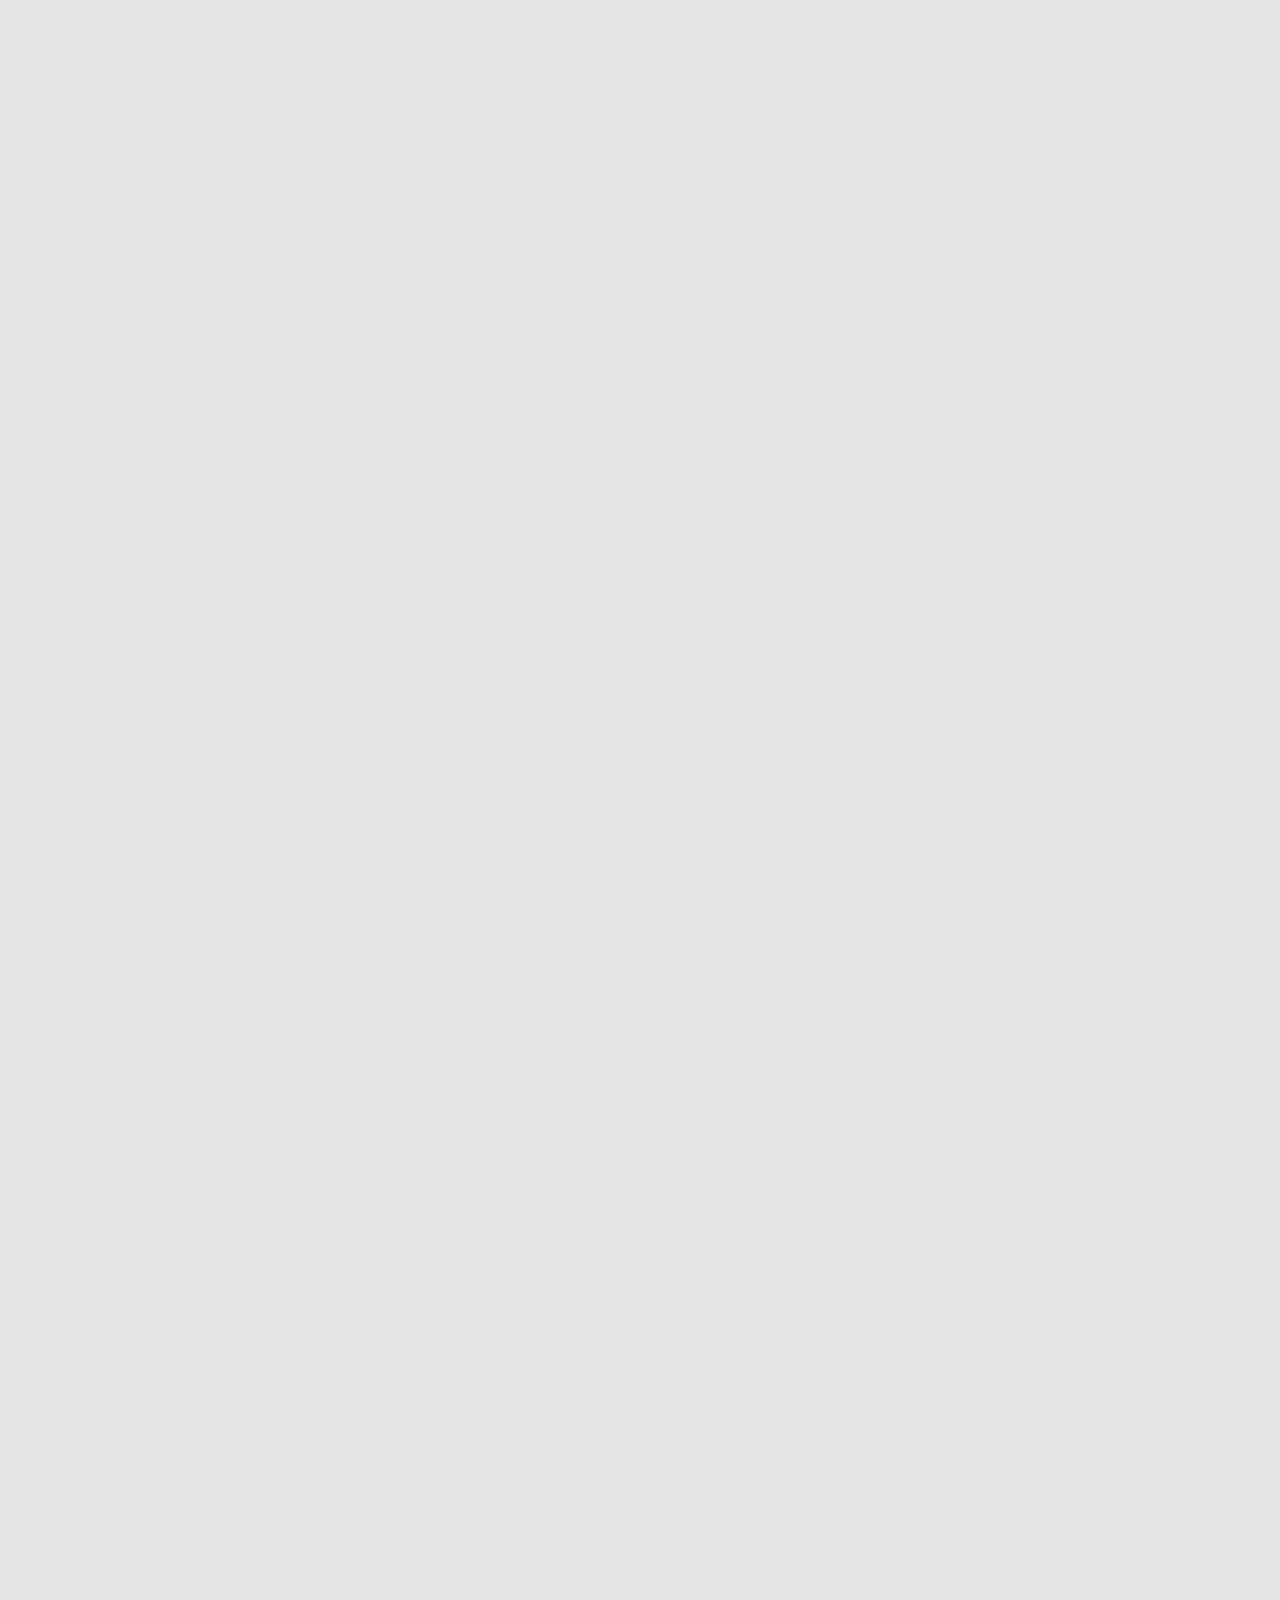
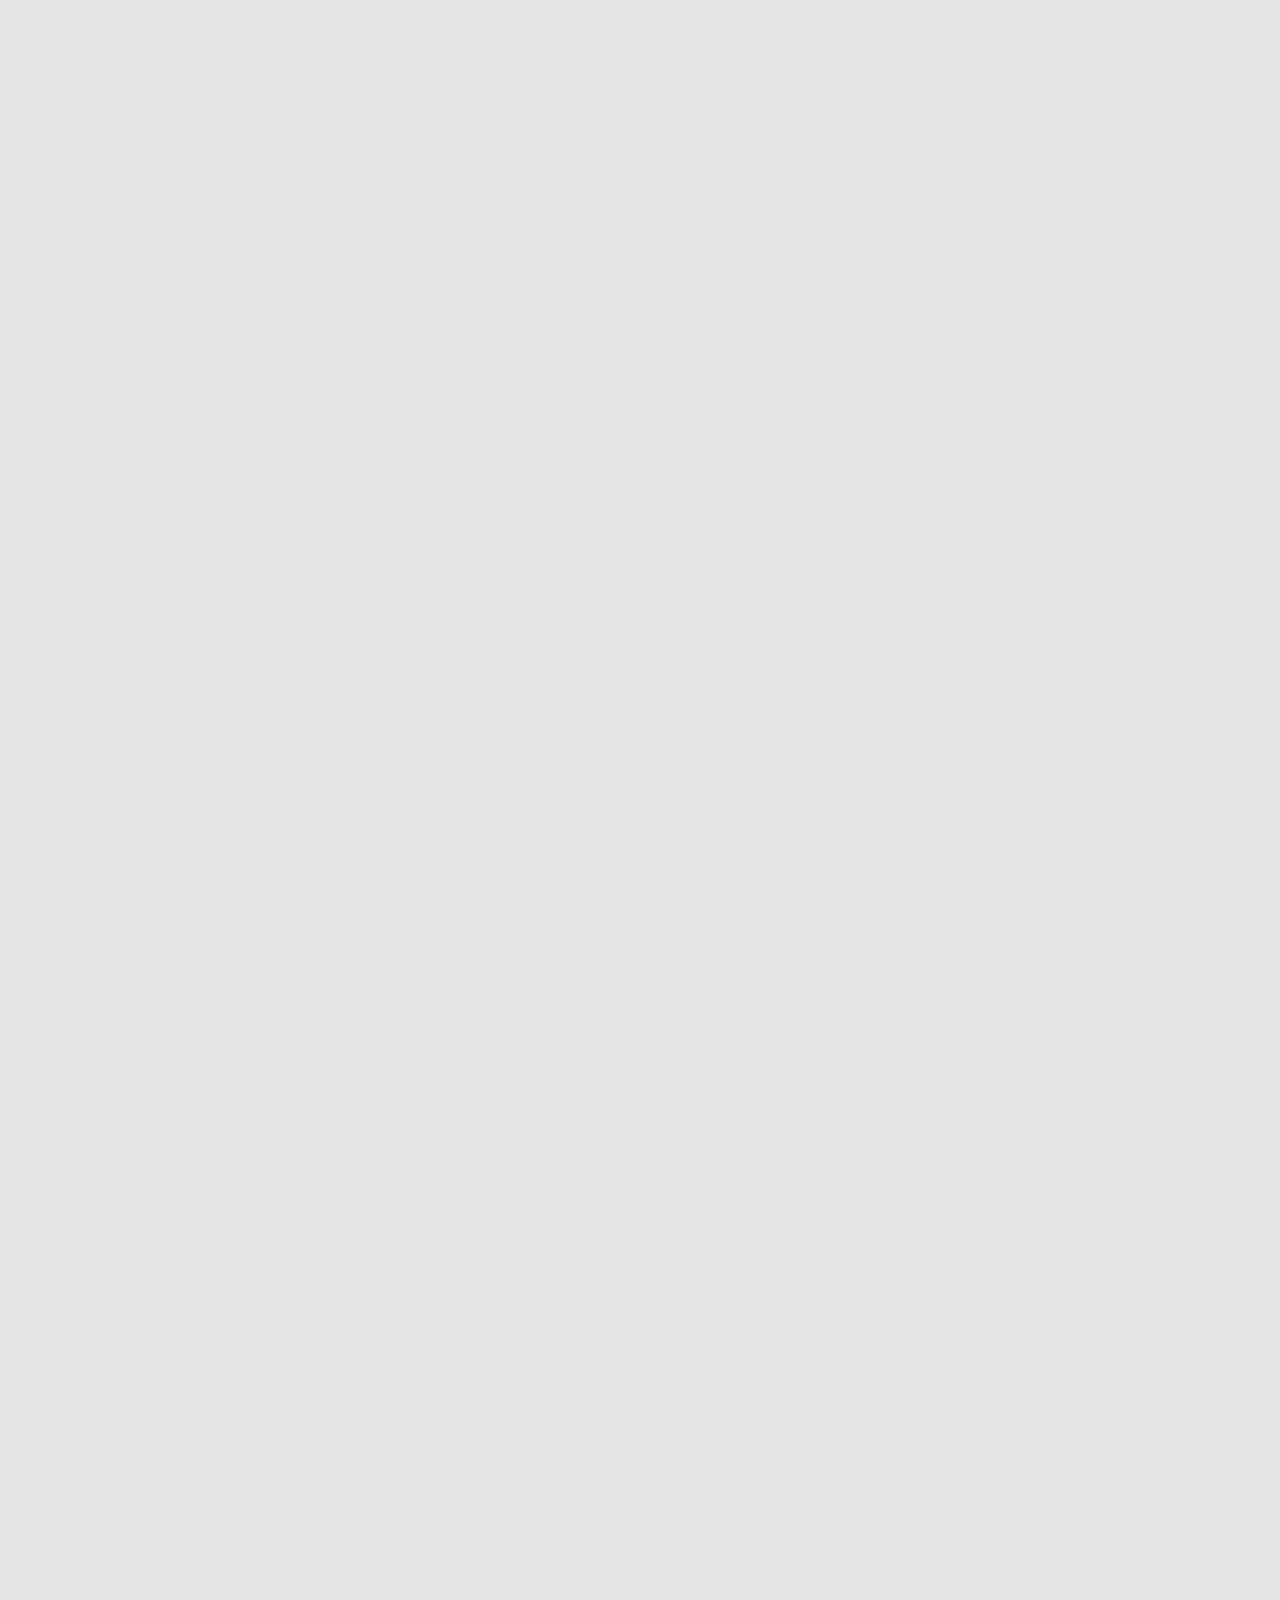
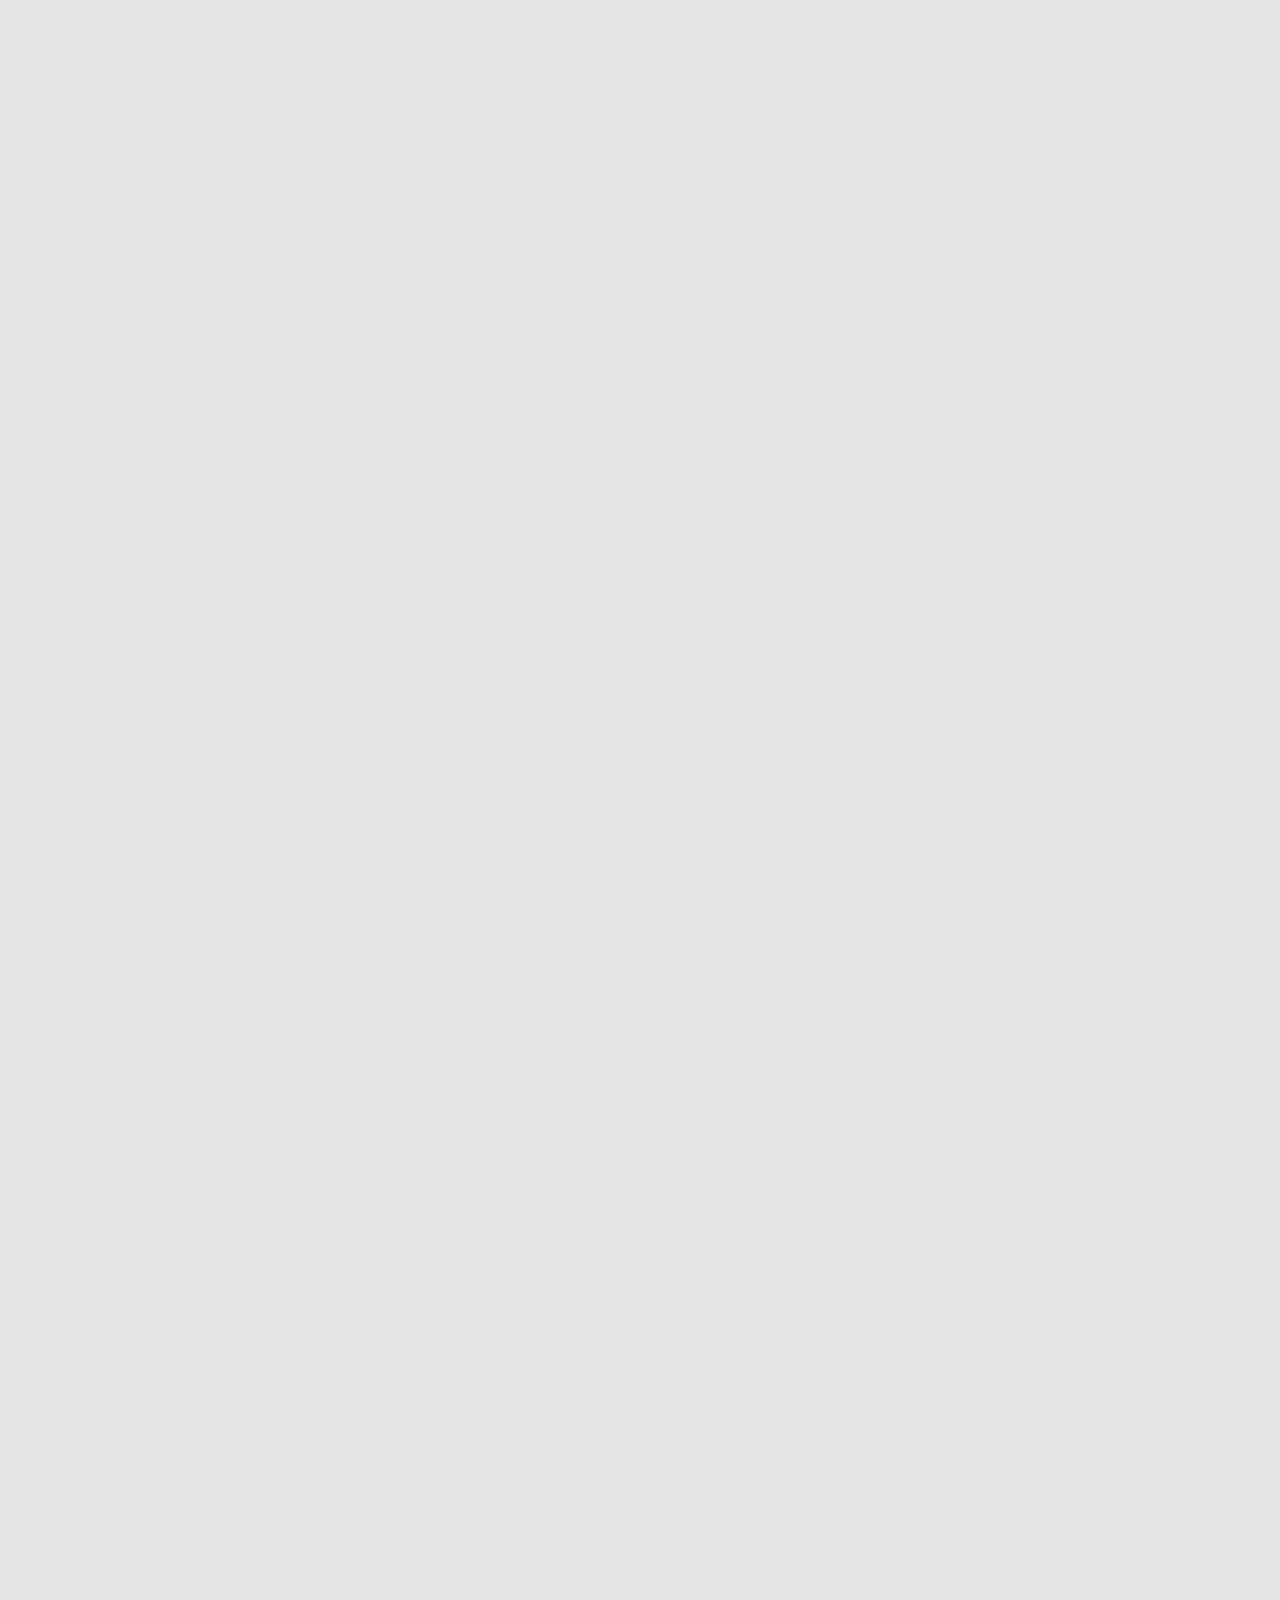
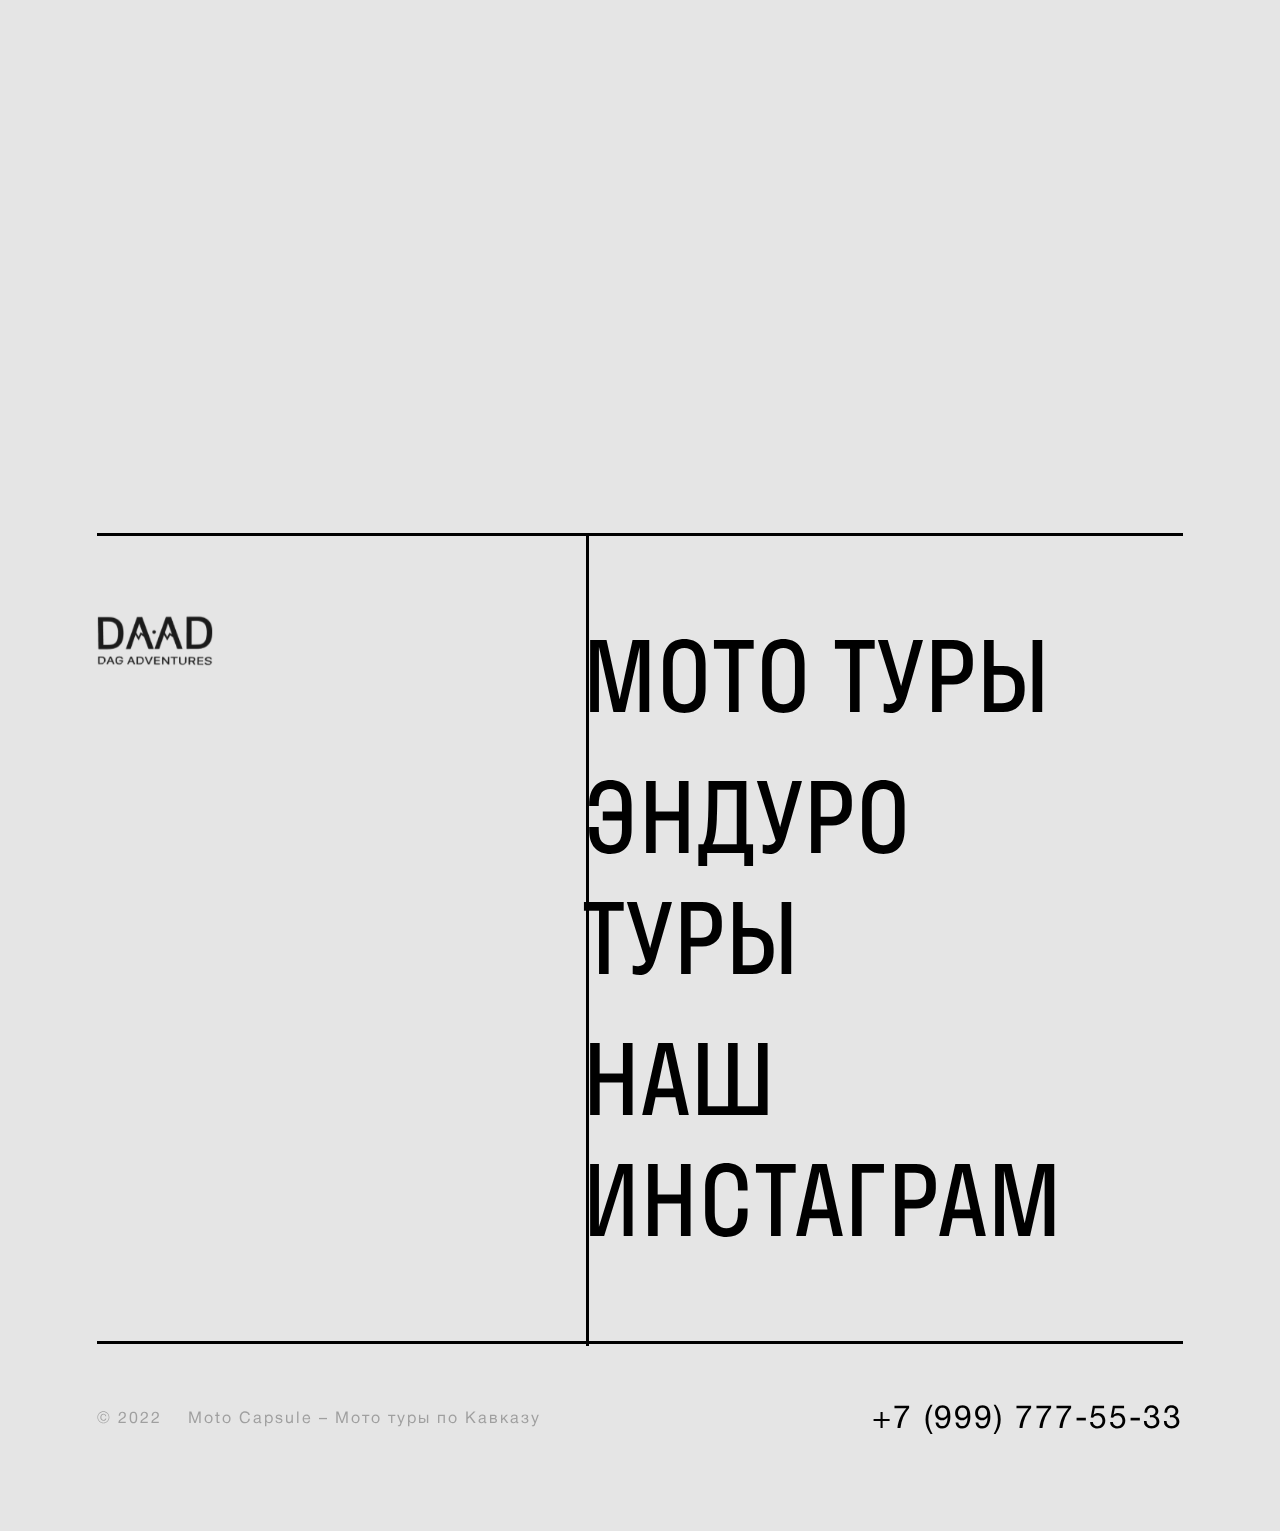
==== commit 1625cdb7: "Финальный коммит" ====
--- a/index.html
+++ b/index.html
@@ -6,6 +6,7 @@
     <meta name="viewport" content="width=device-width, initial-scale=1.0">
     <title>ГЛАВНАЯ</title>
     <link rel="stylesheet" href="css/main.css">
+    <link rel="stylesheet" href="css/animate.css">
 </head>
 <body>
     <div class="wrapper">
@@ -22,14 +23,14 @@
             </header>
             <section class="banner">
                 <div class="banner__img"></div>
-                <img src="img/bannertour.svg" alt="МОТОТУРЫ" class="banner__descr">
+                <img src="img/bannertour.svg" alt="МОТОТУРЫ" class="banner__descr animated fadeInUp">
             </section>
             <section class="descr">
-                <div class="descr__header">
+                <div class="descr__header animated fadeInUp">
                     <h3 class="descr-header__item1">ПО ГОРНОМУ</h3>
                     <h3 class="descr-header__item2">БЕЗДОРОЖЬЮ</h3>
                 </div>
-                <p class="descr__item">
+                <p class="descr__item animated fadeInUp">
                     Мототуры с компанией Раша Эдвенчерс Трэвел на легких эндуро мотоциклах HONDA XR 250 - выбор для мотопутешественников, которые 
                     хотят совместить отдых и приключения, сменить дорожную рутину на активное бездорожье. На наших мотоциклах вы сможете заехать в 
                     такие места, куда и пешком не всегда зайдешь, а тем более не заедешь на более тяжелой технике или автомобиле. Маршруты наших 
@@ -48,130 +49,130 @@
                     </p>
                 </div>
                 <div class="catalog__item">
-                    <div class="catalog__img">
-                        <img src="img/1.png" alt="Горная страна Дагестана" class="catalog-img__item">
-                    </div>
-                    <div class="catalog__block">
-                        <div class="catalog-block__header">
-                            <div class="catalog-block-header__date">10 – 15 апреля </div> <span class="divider">|</span>
-                            <div class="catalog-block-header__difficulty">Сложность: <span class="catalog-block-header-difficulty__item">средняя </span></div> <span class="divider">|</span>
-                            <div class="catalog-block-header__days">6 дней</div>
-                        </div>
-                        <div class="catalog-block__descr">
-                            <h4 class="catalog-block-descr__header">Горная страна Дагестана</h4>
-                            <p class="catalog-block-descr__item">Увлекательное мотопутешествие по горной местности самой южной республики России</p>
-                        </div>
-                        <div class="catalog-block__footer">
-                            <div class="catalog-block-footer__price">
-                                <span class="catalog-block-footer-price__item">69 000</span> ₽
-                            </div>
-                            <a href="cartTour.html" class="catalog-block-footer-next">
-                                <img src="img/nextBtn.svg" alt="Next" class="catalog-block-footer__circle">
-                            </a>
-                        </div>
-                    </div>
-                </div>
-                <div class="catalog__item">
-                    <div class="catalog__img">
-                        <img src="img/1.png" alt="Горная страна Дагестана" class="catalog-img__item">
-                    </div>
-                    <div class="catalog__block">
-                        <div class="catalog-block__header">
-                            <div class="catalog-block-header__date">10 – 15 апреля </div> <span class="divider">|</span>
-                            <div class="catalog-block-header__difficulty">Сложность: <span class="catalog-block-header-difficulty__item">средняя </span></div> <span class="divider">|</span>
-                            <div class="catalog-block-header__days">6 дней</div>
-                        </div>
-                        <div class="catalog-block__descr">
-                            <h4 class="catalog-block-descr__header">Горная страна Дагестана</h4>
-                            <p class="catalog-block-descr__item">Увлекательное мотопутешествие по горной местности самой южной республики России</p>
-                        </div>
-                        <div class="catalog-block__footer">
-                            <div class="catalog-block-footer__price">
-                                <span class="catalog-block-footer-price__item">69 000</span> ₽
-                            </div>
-                            <a href="cartTour.html" class="catalog-block-footer-next">
-                                <img src="img/nextBtn.svg" alt="Next" class="catalog-block-footer__circle">
-                            </a>
-                        </div>
-                    </div>
-                </div>
-                <div class="catalog__item">
-                    <div class="catalog__img">
-                        <img src="img/1.png" alt="Горная страна Дагестана" class="catalog-img__item">
-                    </div>
-                    <div class="catalog__block">
-                        <div class="catalog-block__header">
-                            <div class="catalog-block-header__date">10 – 15 апреля </div> <span class="divider">|</span>
-                            <div class="catalog-block-header__difficulty">Сложность: <span class="catalog-block-header-difficulty__item">средняя </span></div> <span class="divider">|</span>
-                            <div class="catalog-block-header__days">6 дней</div>
-                        </div>
-                        <div class="catalog-block__descr">
-                            <h4 class="catalog-block-descr__header">Горная страна Дагестана</h4>
-                            <p class="catalog-block-descr__item">Увлекательное мотопутешествие по горной местности самой южной республики России</p>
-                        </div>
-                        <div class="catalog-block__footer">
-                            <div class="catalog-block-footer__price">
-                                <span class="catalog-block-footer-price__item">69 000</span> ₽
-                            </div>
-                            <a href="cartTour.html" class="catalog-block-footer-next">
-                                <img src="img/nextBtn.svg" alt="Next" class="catalog-block-footer__circle">
-                            </a>
-                        </div>
-                    </div>
-                </div>
-                <div class="catalog__item">
-                    <div class="catalog__img">
-                        <img src="img/1.png" alt="Горная страна Дагестана" class="catalog-img__item">
-                    </div>
-                    <div class="catalog__block">
-                        <div class="catalog-block__header">
-                            <div class="catalog-block-header__date">10 – 15 апреля </div> <span class="divider">|</span>
-                            <div class="catalog-block-header__difficulty">Сложность: <span class="catalog-block-header-difficulty__item">средняя </span></div> <span class="divider">|</span>
-                            <div class="catalog-block-header__days">6 дней</div>
-                        </div>
-                        <div class="catalog-block__descr">
-                            <h4 class="catalog-block-descr__header">Горная страна Дагестана</h4>
-                            <p class="catalog-block-descr__item">Увлекательное мотопутешествие по горной местности самой южной республики России</p>
-                        </div>
-                        <div class="catalog-block__footer">
-                            <div class="catalog-block-footer__price">
-                                <span class="catalog-block-footer-price__item">69 000</span> ₽
-                            </div>
-                            <a href="cartTour.html" class="catalog-block-footer-next">
-                                <img src="img/nextBtn.svg" alt="Next" class="catalog-block-footer__circle">
-                            </a>
-                        </div>
-                    </div>
-                </div>
-                <div class="catalog__item">
-                    <div class="catalog__img">
-                        <img src="img/1.png" alt="Горная страна Дагестана" class="catalog-img__item">
-                    </div>
-                    <div class="catalog__block">
-                        <div class="catalog-block__header">
-                            <div class="catalog-block-header__date">10 – 15 апреля </div> <span class="divider">|</span>
-                            <div class="catalog-block-header__difficulty">Сложность: <span class="catalog-block-header-difficulty__item">средняя </span></div> <span class="divider">|</span>
-                            <div class="catalog-block-header__days">6 дней</div>
-                        </div>
-                        <div class="catalog-block__descr">
-                            <h4 class="catalog-block-descr__header">Горная страна Дагестана</h4>
-                            <p class="catalog-block-descr__item">Увлекательное мотопутешествие по горной местности самой южной республики России</p>
-                        </div>
-                        <div class="catalog-block__footer">
-                            <div class="catalog-block-footer__price">
-                                <span class="catalog-block-footer-price__item">69 000</span> ₽
-                            </div>
-                            <a href="cartTour.html" class="catalog-block-footer-next">
-                                <img src="img/nextBtn.svg" alt="Next" class="catalog-block-footer__circle">
-                            </a>
-                        </div>
-                    </div>
-                </div>
-                <div class="catalog__item">
-                    <div class="catalog__img">
-                        <img src="img/1.png" alt="Горная страна Дагестана" class="catalog-img__item">
-                    </div>
-                    <div class="catalog__block">
+                    <div class="catalog__img otherParallax animated fadeInUp">
+                        <img src="img/3.png" alt="Горная страна Дагестана" class="catalog-img__item childParallax">
+                    </div>
+                    <div class="catalog__block animated fadeInUp">
+                        <div class="catalog-block__header">
+                            <div class="catalog-block-header__date">10 – 15 апреля </div> <span class="divider">|</span>
+                            <div class="catalog-block-header__difficulty">Сложность: <span class="catalog-block-header-difficulty__item">средняя </span></div> <span class="divider">|</span>
+                            <div class="catalog-block-header__days">6 дней</div>
+                        </div>
+                        <div class="catalog-block__descr">
+                            <h4 class="catalog-block-descr__header">Горная страна Дагестана</h4>
+                            <p class="catalog-block-descr__item">Увлекательное мотопутешествие по горной местности самой южной республики России</p>
+                        </div>
+                        <div class="catalog-block__footer">
+                            <div class="catalog-block-footer__price">
+                                <span class="catalog-block-footer-price__item">69 000</span> ₽
+                            </div>
+                            <a href="cartTour.html" class="catalog-block-footer-next">
+                                <img src="img/nextBtn.svg" alt="Next" class="catalog-block-footer__circle">
+                            </a>
+                        </div>
+                    </div>
+                </div>
+                <div class="catalog__item">
+                    <div class="catalog__img otherParallax animated fadeInUp">
+                        <img src="img/3.png" alt="Горная страна Дагестана" class="catalog-img__item childParallax">
+                    </div>
+                    <div class="catalog__block animated fadeInUp">
+                        <div class="catalog-block__header">
+                            <div class="catalog-block-header__date">10 – 15 апреля </div> <span class="divider">|</span>
+                            <div class="catalog-block-header__difficulty">Сложность: <span class="catalog-block-header-difficulty__item">средняя </span></div> <span class="divider">|</span>
+                            <div class="catalog-block-header__days">6 дней</div>
+                        </div>
+                        <div class="catalog-block__descr">
+                            <h4 class="catalog-block-descr__header">Горная страна Дагестана</h4>
+                            <p class="catalog-block-descr__item">Увлекательное мотопутешествие по горной местности самой южной республики России</p>
+                        </div>
+                        <div class="catalog-block__footer">
+                            <div class="catalog-block-footer__price">
+                                <span class="catalog-block-footer-price__item">69 000</span> ₽
+                            </div>
+                            <a href="cartTour.html" class="catalog-block-footer-next">
+                                <img src="img/nextBtn.svg" alt="Next" class="catalog-block-footer__circle">
+                            </a>
+                        </div>
+                    </div>
+                </div>
+                <div class="catalog__item">
+                    <div class="catalog__img otherParallax animated fadeInUp">
+                        <img src="img/3.png" alt="Горная страна Дагестана" class="catalog-img__item childParallax">
+                    </div>
+                    <div class="catalog__block animated fadeInUp">
+                        <div class="catalog-block__header">
+                            <div class="catalog-block-header__date">10 – 15 апреля </div> <span class="divider">|</span>
+                            <div class="catalog-block-header__difficulty">Сложность: <span class="catalog-block-header-difficulty__item">средняя </span></div> <span class="divider">|</span>
+                            <div class="catalog-block-header__days">6 дней</div>
+                        </div>
+                        <div class="catalog-block__descr">
+                            <h4 class="catalog-block-descr__header">Горная страна Дагестана</h4>
+                            <p class="catalog-block-descr__item">Увлекательное мотопутешествие по горной местности самой южной республики России</p>
+                        </div>
+                        <div class="catalog-block__footer">
+                            <div class="catalog-block-footer__price">
+                                <span class="catalog-block-footer-price__item">69 000</span> ₽
+                            </div>
+                            <a href="cartTour.html" class="catalog-block-footer-next">
+                                <img src="img/nextBtn.svg" alt="Next" class="catalog-block-footer__circle">
+                            </a>
+                        </div>
+                    </div>
+                </div>
+                <div class="catalog__item">
+                    <div class="catalog__img otherParallax animated fadeInUp">
+                        <img src="img/3.png" alt="Горная страна Дагестана" class="catalog-img__item childParallax">
+                    </div>
+                    <div class="catalog__block animated fadeInUp">
+                        <div class="catalog-block__header">
+                            <div class="catalog-block-header__date">10 – 15 апреля </div> <span class="divider">|</span>
+                            <div class="catalog-block-header__difficulty">Сложность: <span class="catalog-block-header-difficulty__item">средняя </span></div> <span class="divider">|</span>
+                            <div class="catalog-block-header__days">6 дней</div>
+                        </div>
+                        <div class="catalog-block__descr">
+                            <h4 class="catalog-block-descr__header">Горная страна Дагестана</h4>
+                            <p class="catalog-block-descr__item">Увлекательное мотопутешествие по горной местности самой южной республики России</p>
+                        </div>
+                        <div class="catalog-block__footer">
+                            <div class="catalog-block-footer__price">
+                                <span class="catalog-block-footer-price__item">69 000</span> ₽
+                            </div>
+                            <a href="cartTour.html" class="catalog-block-footer-next">
+                                <img src="img/nextBtn.svg" alt="Next" class="catalog-block-footer__circle">
+                            </a>
+                        </div>
+                    </div>
+                </div>
+                <div class="catalog__item">
+                    <div class="catalog__img otherParallax animated fadeInUp">
+                        <img src="img/3.png" alt="Горная страна Дагестана" class="catalog-img__item childParallax">
+                    </div>
+                    <div class="catalog__block animated fadeInUp">
+                        <div class="catalog-block__header">
+                            <div class="catalog-block-header__date">10 – 15 апреля </div> <span class="divider">|</span>
+                            <div class="catalog-block-header__difficulty">Сложность: <span class="catalog-block-header-difficulty__item">средняя </span></div> <span class="divider">|</span>
+                            <div class="catalog-block-header__days">6 дней</div>
+                        </div>
+                        <div class="catalog-block__descr">
+                            <h4 class="catalog-block-descr__header">Горная страна Дагестана</h4>
+                            <p class="catalog-block-descr__item">Увлекательное мотопутешествие по горной местности самой южной республики России</p>
+                        </div>
+                        <div class="catalog-block__footer">
+                            <div class="catalog-block-footer__price">
+                                <span class="catalog-block-footer-price__item">69 000</span> ₽
+                            </div>
+                            <a href="cartTour.html" class="catalog-block-footer-next">
+                                <img src="img/nextBtn.svg" alt="Next" class="catalog-block-footer__circle">
+                            </a>
+                        </div>
+                    </div>
+                </div>
+                <div class="catalog__item">
+                    <div class="catalog__img otherParallax animated fadeInUp">
+                        <img src="img/3.png" alt="Горная страна Дагестана" class="catalog-img__item childParallax">
+                    </div>
+                    <div class="catalog__block animated fadeInUp">
                         <div class="catalog-block__header">
                             <div class="catalog-block-header__date">10 – 15 апреля </div> <span class="divider">|</span>
                             <div class="catalog-block-header__difficulty">Сложность: <span class="catalog-block-header-difficulty__item">средняя </span></div> <span class="divider">|</span>
@@ -193,7 +194,7 @@
                 </div>
             </section>
             <section class="catalog2">
-                <div class="catalog2__header">
+                <div class="catalog2__header animated fadeInUp">
                     <div class="catalog2-header__item">
                         <span class="catalog2-header-item1">ЭНДУРО</span>
                         <span class="catalog2-header-item2">ТУРЫ</span>
@@ -203,7 +204,7 @@
                         Категория "А" не требуется
                     </p>
                 </div>
-                <div class="catalog2__body">
+                <div class="catalog2__body animated fadeInUp">
                     <a href="#"class="catalog2-body__container">Юждаг</a>
                     <a href="#"class="catalog2-body__container">Эндуро обучение</a>
                     <a href="#"class="catalog2-body__container">Домбай</a>
--- a/css/main.css
+++ b/css/main.css
@@ -221,27 +221,30 @@
     margin-top: 35px;
 }
 
+.catalog__item:not(:last-child) {
+    margin-bottom: 300px;
+}
+
 .catalog__item {
     position: relative;
     width: 100%;
     margin-bottom: 335px;
 }
 
-.catalog__item:not(:last-child) {
-    margin-bottom: 300px;
-}
-
-.catalog__img {
-    position: relative;
+.otherParallax {
+    display: flex;
+    justify-content: center;
+    align-items: center;
     width: 100%;
     height: 600px;
     overflow: hidden;
-}
-
-.catalog-img__item {
-    position: absolute;
-    right: -1%;
+    transition: all 0.1s linear;
+}
+
+.childParallax {
     width: 120%;
+    height: 1080px;
+    transition: all 0.5s linear;
 }
 
 .catalog__block {
@@ -659,6 +662,13 @@
 .cart-catalog__img {
     width: 100%;
     height: 810px;
+    overflow: hidden;
+}
+
+.cart-catalog-img__item {
+    width: 1920px;
+    height: 1000px;
+    object-fit: cover;
 }
 
 .cart-catalog__container {
@@ -1541,6 +1551,10 @@
     .popup__header {
         margin-bottom: 30px;
     }
+    .catalog-img__item {
+        height: 320px;
+        object-fit: cover;
+    }
 }
 
 
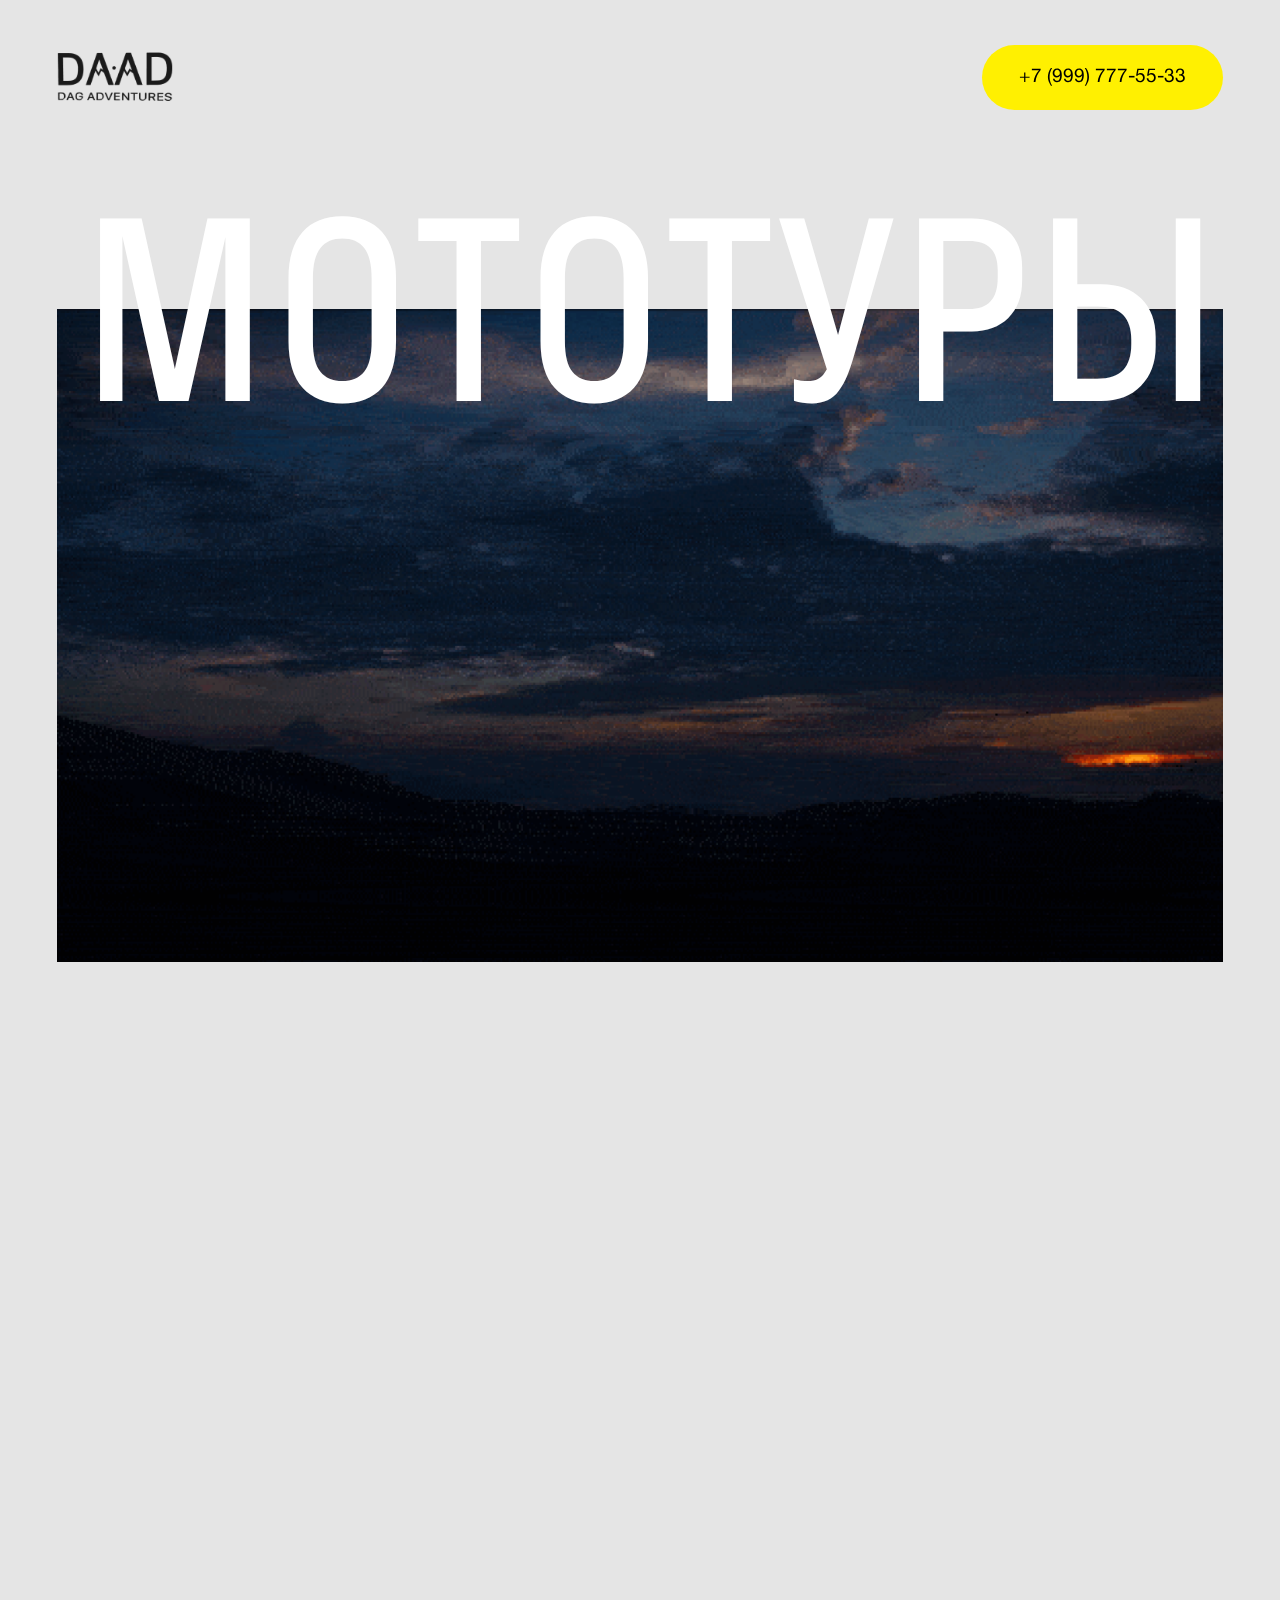
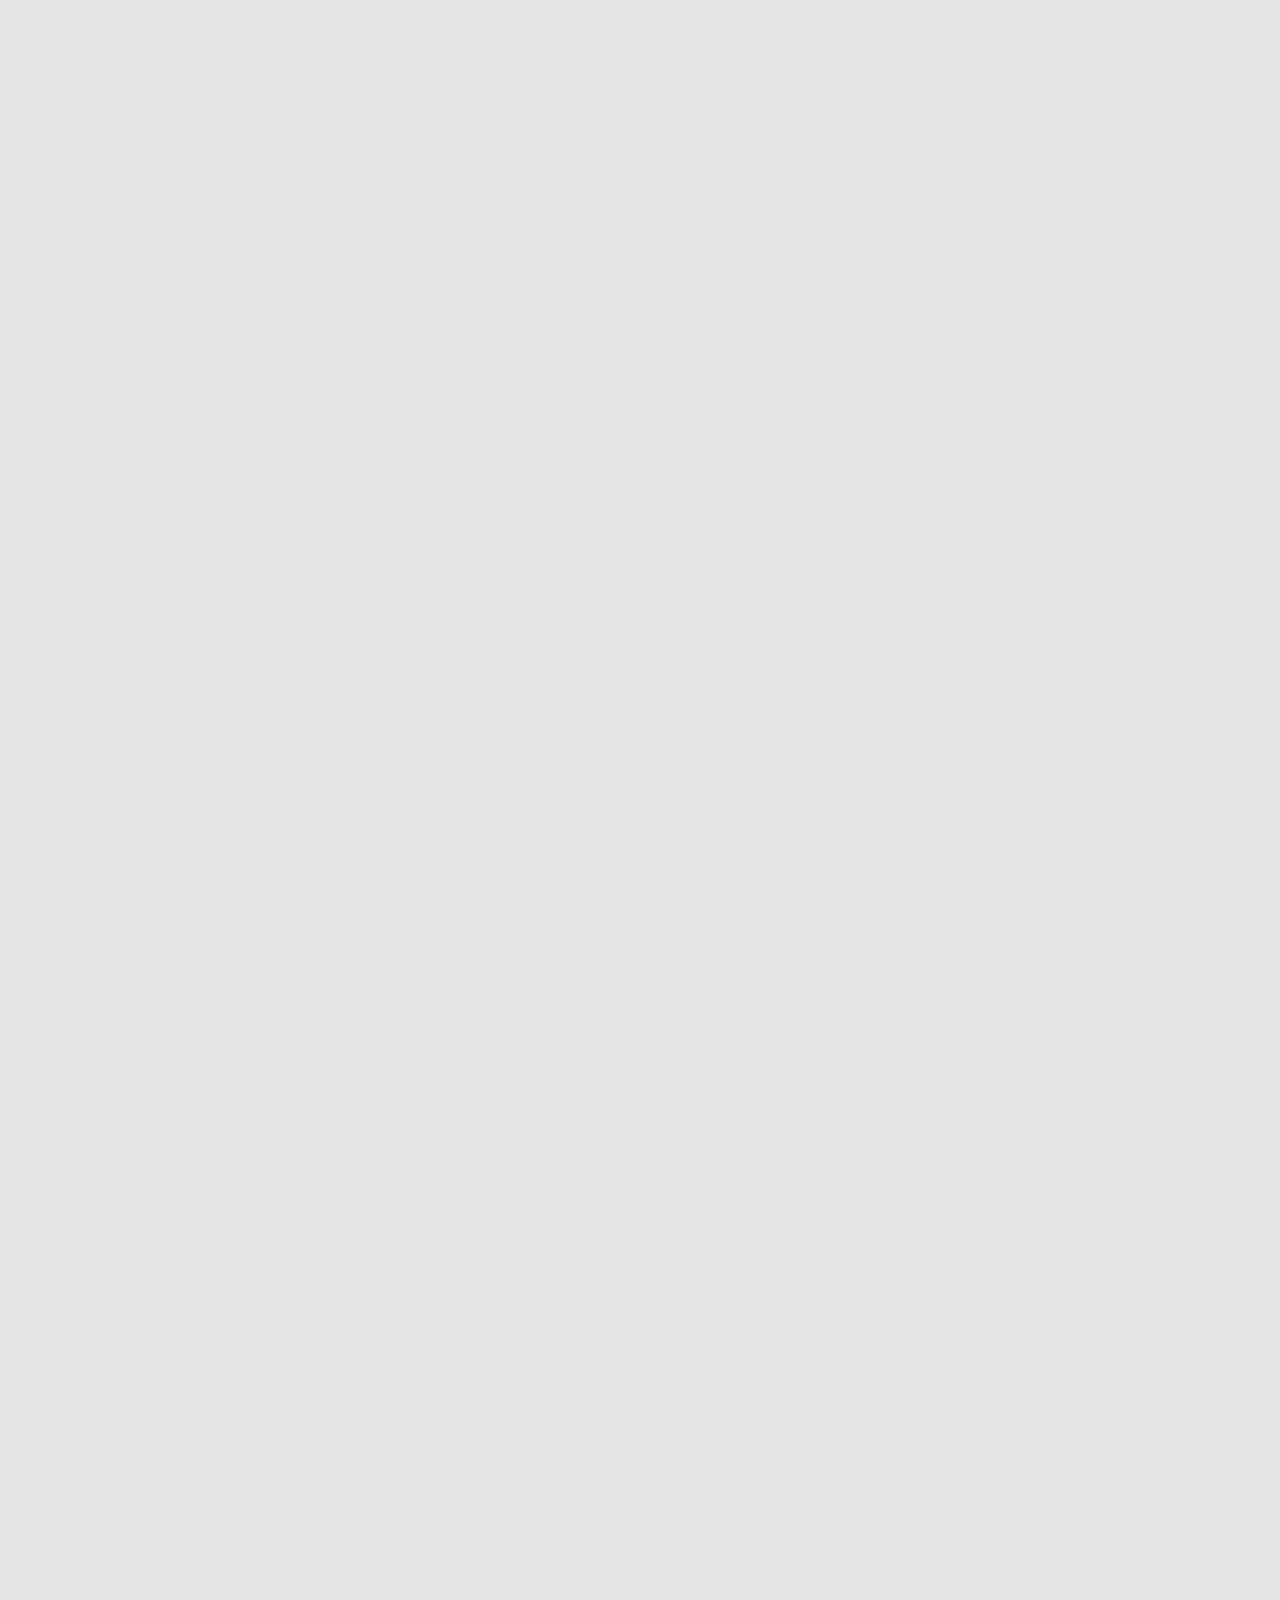
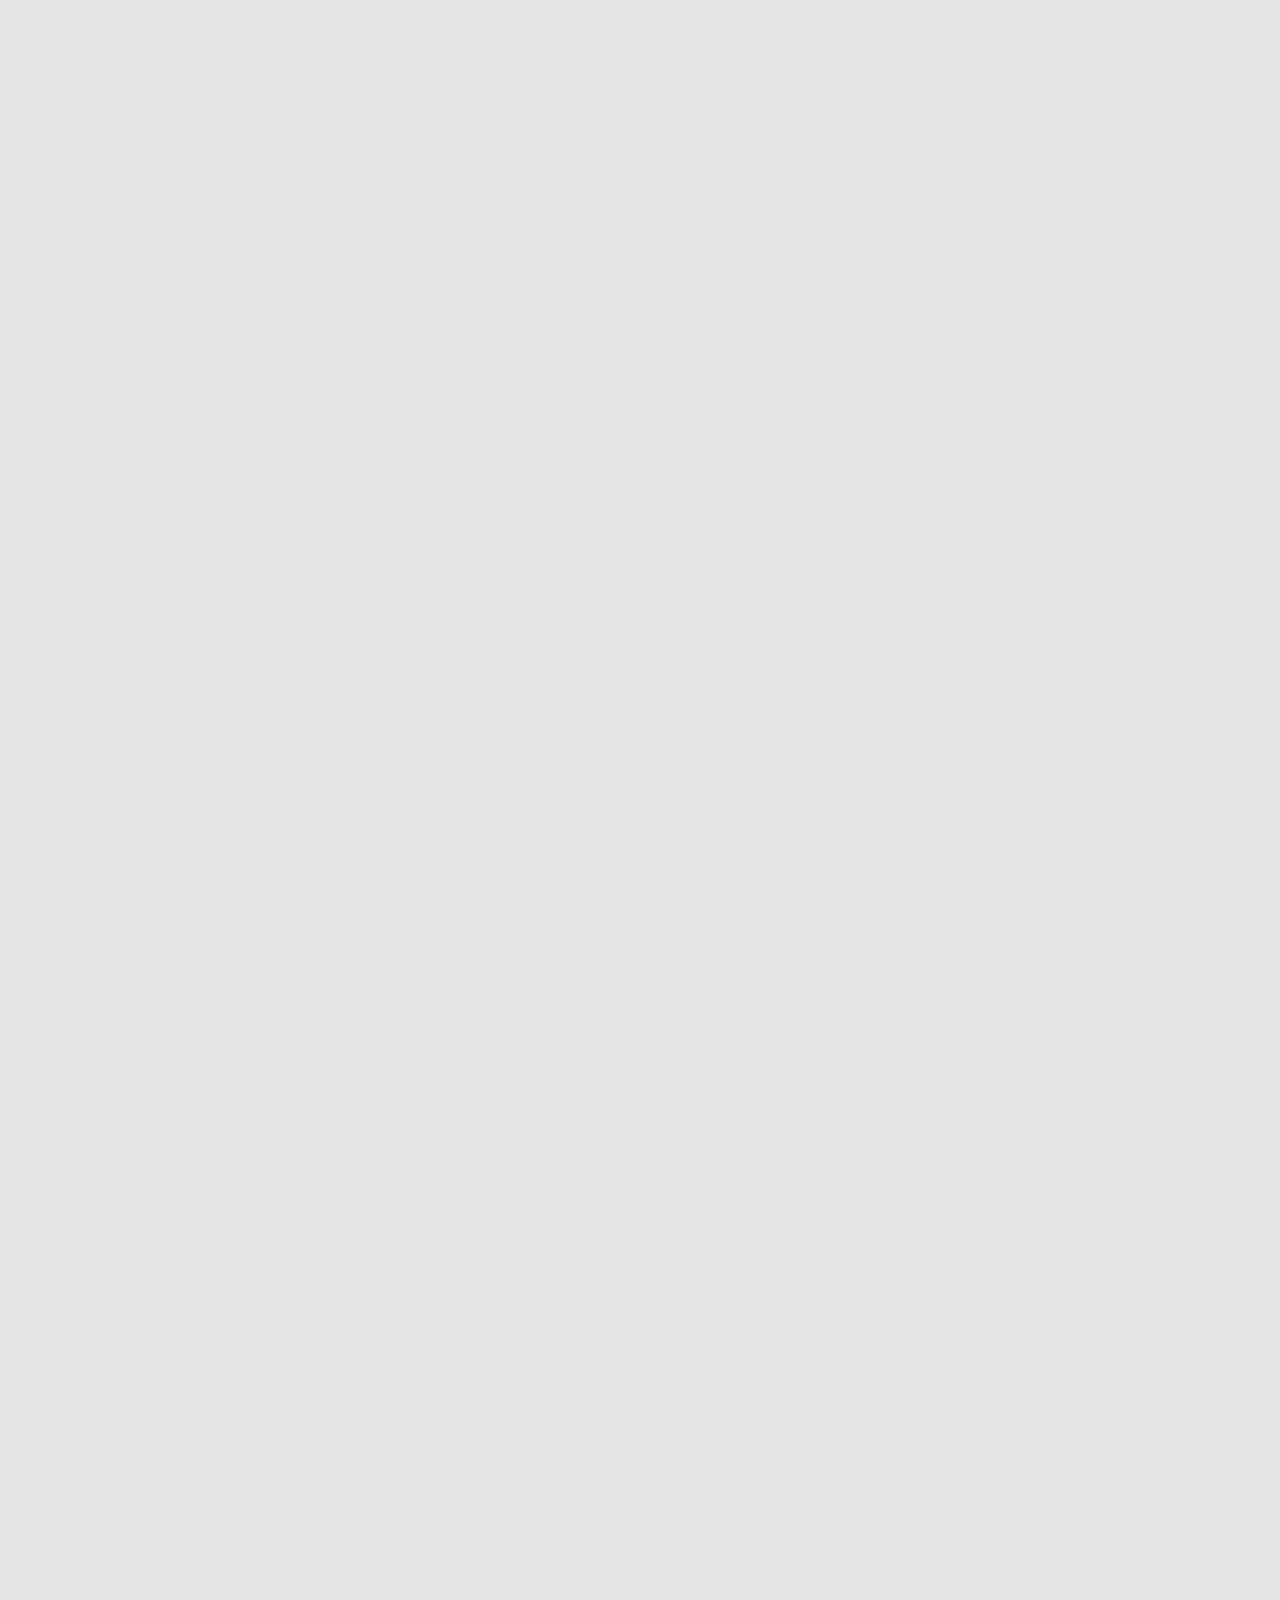
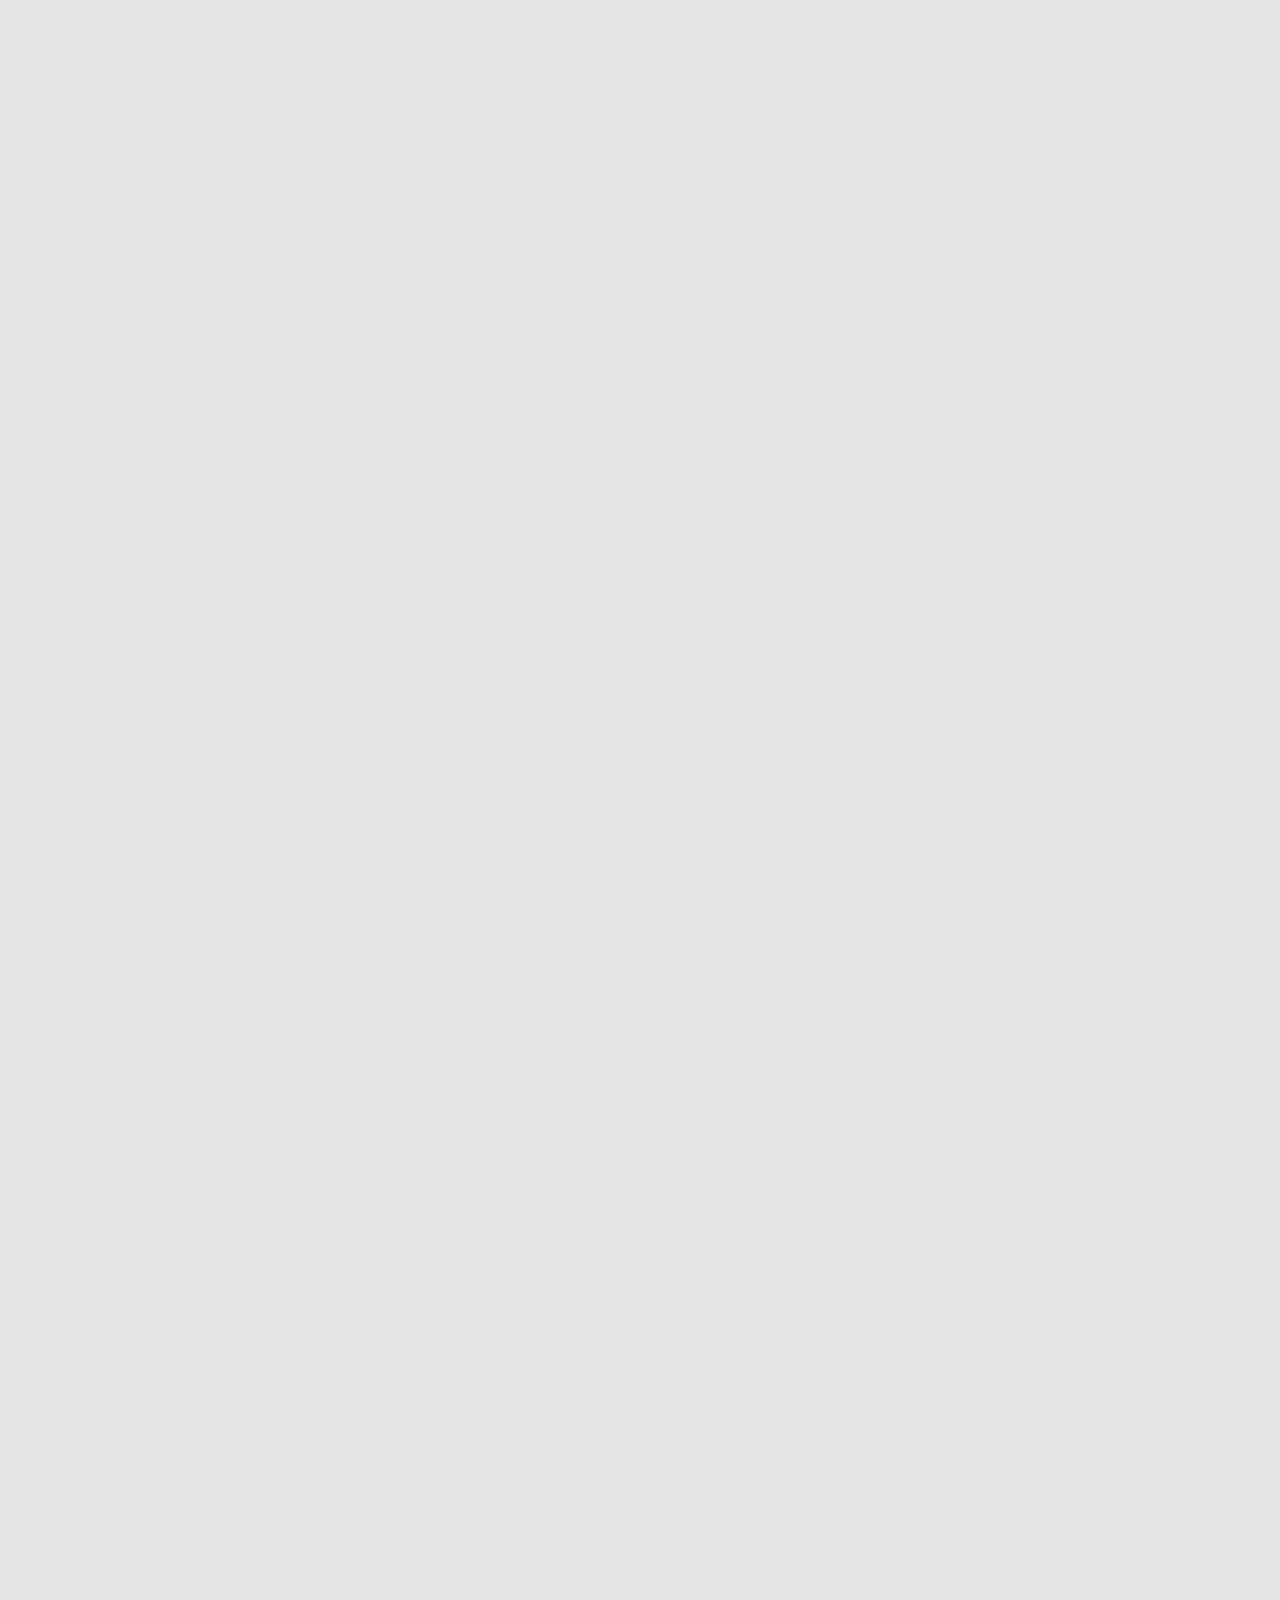
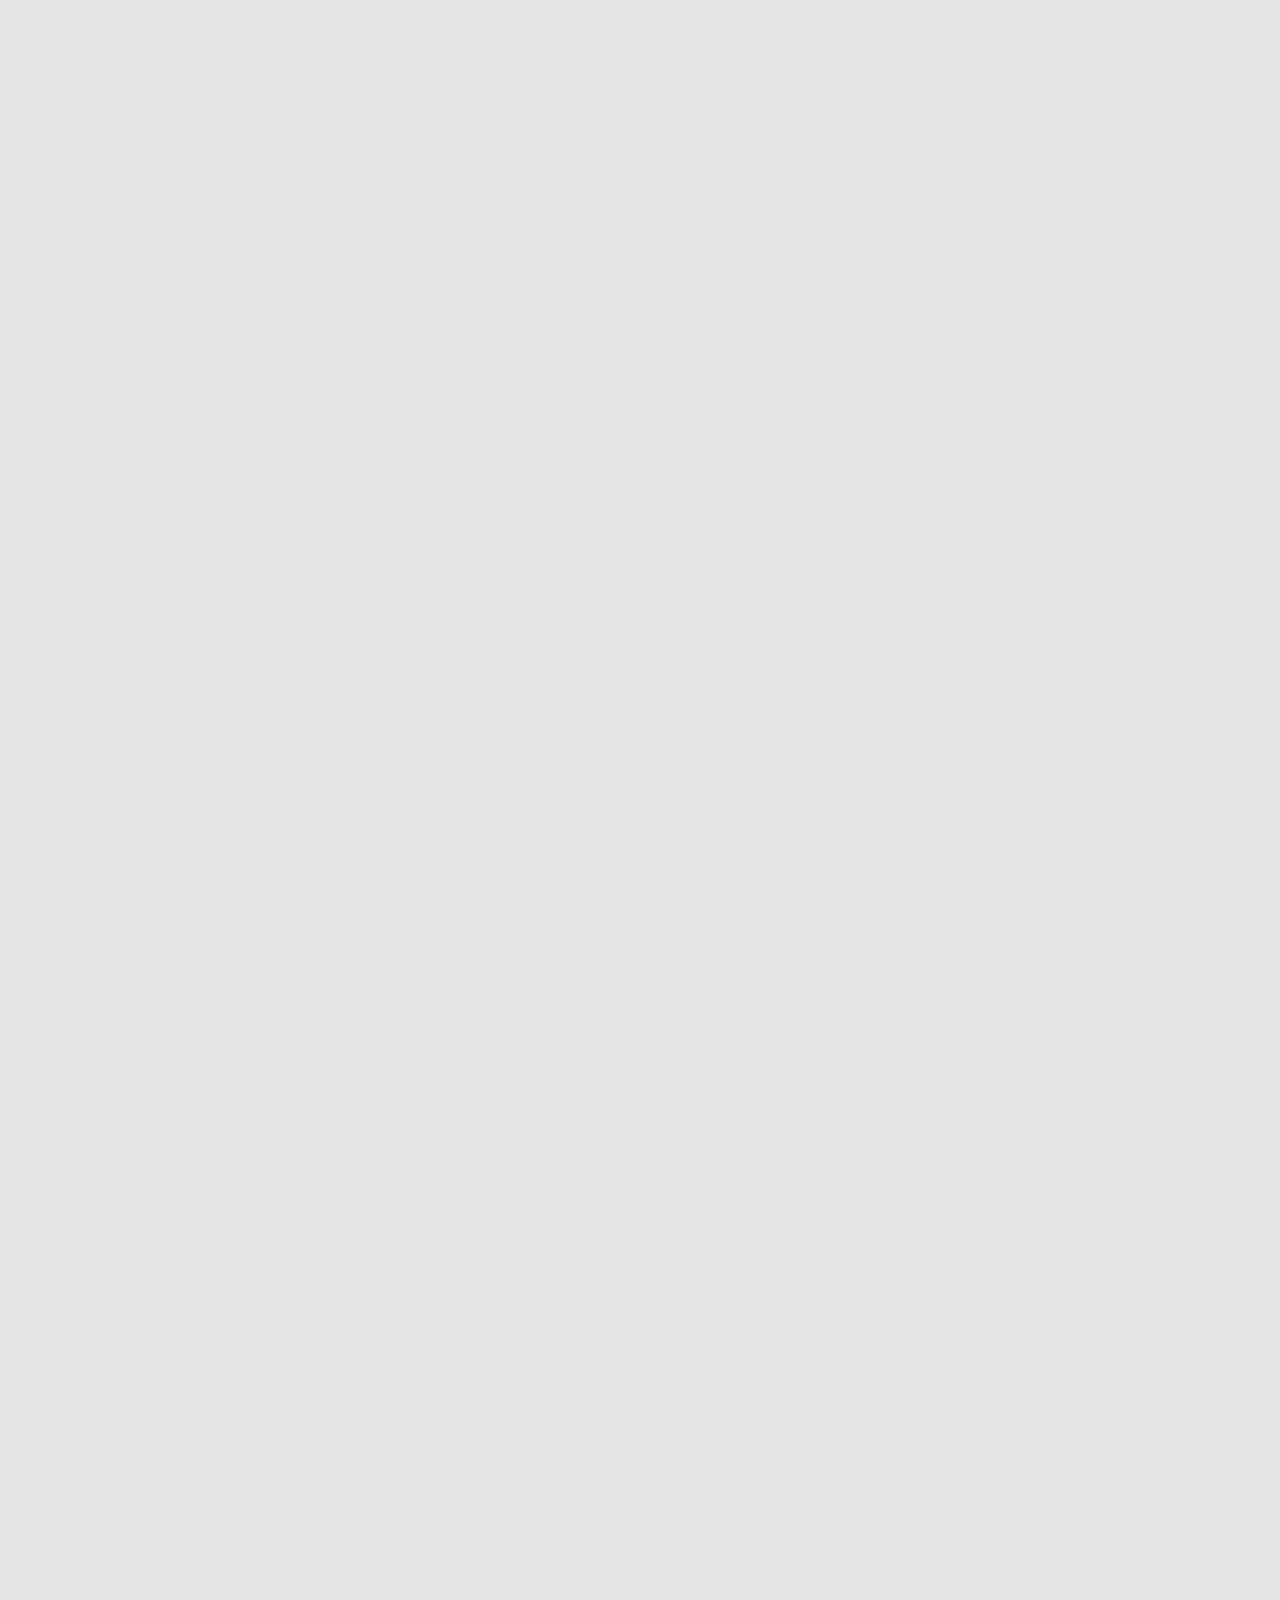
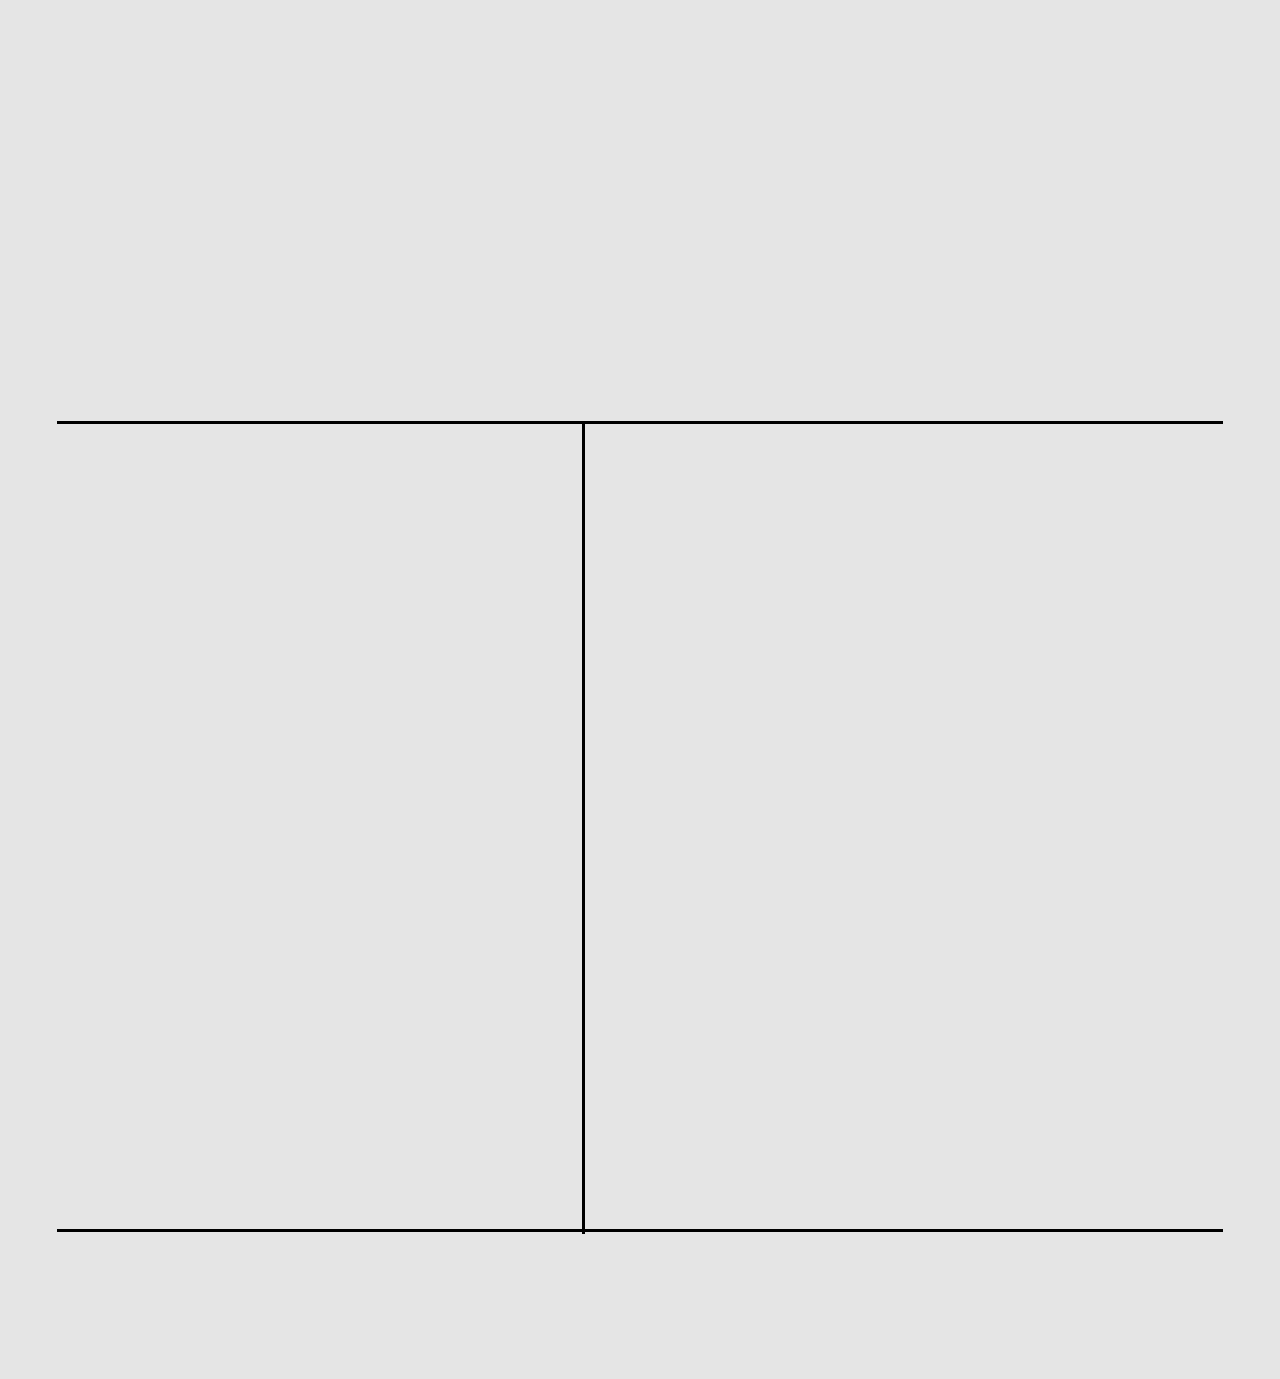
==== commit e66bb1a2: "Финальный проект" ====
--- a/index.html
+++ b/index.html
@@ -5,8 +5,8 @@
     <meta http-equiv="X-UA-Compatible" content="IE=edge">
     <meta name="viewport" content="width=device-width, initial-scale=1.0">
     <title>ГЛАВНАЯ</title>
+    <link rel="stylesheet" href="css/animate.css">
     <link rel="stylesheet" href="css/main.css">
-    <link rel="stylesheet" href="css/animate.css">
 </head>
 <body>
     <div class="wrapper">
@@ -23,14 +23,14 @@
             </header>
             <section class="banner">
                 <div class="banner__img"></div>
-                <img src="img/bannertour.svg" alt="МОТОТУРЫ" class="banner__descr animated fadeInUp">
+                <h1 class="banner__descr wow bounceInUp">МОТОТУРЫ</h1>
             </section>
             <section class="descr">
-                <div class="descr__header animated fadeInUp">
+                <div class="descr__header wow bounceInUp">
                     <h3 class="descr-header__item1">ПО ГОРНОМУ</h3>
                     <h3 class="descr-header__item2">БЕЗДОРОЖЬЮ</h3>
                 </div>
-                <p class="descr__item animated fadeInUp">
+                <p class="descr__item wow bounceInUp">
                     Мототуры с компанией Раша Эдвенчерс Трэвел на легких эндуро мотоциклах HONDA XR 250 - выбор для мотопутешественников, которые 
                     хотят совместить отдых и приключения, сменить дорожную рутину на активное бездорожье. На наших мотоциклах вы сможете заехать в 
                     такие места, куда и пешком не всегда зайдешь, а тем более не заедешь на более тяжелой технике или автомобиле. Маршруты наших 
@@ -41,160 +41,160 @@
                 </p>
             </section>
             <section class="catalog">
-                <div class="catalog__header">
+                <div class="catalog__header wow bounceInUp">
                     <h2 class="catalog-header__item">ТУРЫ</h2>
                     <p class="catalog-header__date">
                         ближайщий тур <br>
                         26 апреля
                     </p>
                 </div>
-                <div class="catalog__item">
-                    <div class="catalog__img otherParallax animated fadeInUp">
-                        <img src="img/3.png" alt="Горная страна Дагестана" class="catalog-img__item childParallax">
-                    </div>
-                    <div class="catalog__block animated fadeInUp">
-                        <div class="catalog-block__header">
-                            <div class="catalog-block-header__date">10 – 15 апреля </div> <span class="divider">|</span>
-                            <div class="catalog-block-header__difficulty">Сложность: <span class="catalog-block-header-difficulty__item">средняя </span></div> <span class="divider">|</span>
-                            <div class="catalog-block-header__days">6 дней</div>
-                        </div>
-                        <div class="catalog-block__descr">
-                            <h4 class="catalog-block-descr__header">Горная страна Дагестана</h4>
-                            <p class="catalog-block-descr__item">Увлекательное мотопутешествие по горной местности самой южной республики России</p>
-                        </div>
-                        <div class="catalog-block__footer">
-                            <div class="catalog-block-footer__price">
-                                <span class="catalog-block-footer-price__item">69 000</span> ₽
-                            </div>
-                            <a href="cartTour.html" class="catalog-block-footer-next">
-                                <img src="img/nextBtn.svg" alt="Next" class="catalog-block-footer__circle">
-                            </a>
-                        </div>
-                    </div>
-                </div>
-                <div class="catalog__item">
-                    <div class="catalog__img otherParallax animated fadeInUp">
-                        <img src="img/3.png" alt="Горная страна Дагестана" class="catalog-img__item childParallax">
-                    </div>
-                    <div class="catalog__block animated fadeInUp">
-                        <div class="catalog-block__header">
-                            <div class="catalog-block-header__date">10 – 15 апреля </div> <span class="divider">|</span>
-                            <div class="catalog-block-header__difficulty">Сложность: <span class="catalog-block-header-difficulty__item">средняя </span></div> <span class="divider">|</span>
-                            <div class="catalog-block-header__days">6 дней</div>
-                        </div>
-                        <div class="catalog-block__descr">
-                            <h4 class="catalog-block-descr__header">Горная страна Дагестана</h4>
-                            <p class="catalog-block-descr__item">Увлекательное мотопутешествие по горной местности самой южной республики России</p>
-                        </div>
-                        <div class="catalog-block__footer">
-                            <div class="catalog-block-footer__price">
-                                <span class="catalog-block-footer-price__item">69 000</span> ₽
-                            </div>
-                            <a href="cartTour.html" class="catalog-block-footer-next">
-                                <img src="img/nextBtn.svg" alt="Next" class="catalog-block-footer__circle">
-                            </a>
-                        </div>
-                    </div>
-                </div>
-                <div class="catalog__item">
-                    <div class="catalog__img otherParallax animated fadeInUp">
-                        <img src="img/3.png" alt="Горная страна Дагестана" class="catalog-img__item childParallax">
-                    </div>
-                    <div class="catalog__block animated fadeInUp">
-                        <div class="catalog-block__header">
-                            <div class="catalog-block-header__date">10 – 15 апреля </div> <span class="divider">|</span>
-                            <div class="catalog-block-header__difficulty">Сложность: <span class="catalog-block-header-difficulty__item">средняя </span></div> <span class="divider">|</span>
-                            <div class="catalog-block-header__days">6 дней</div>
-                        </div>
-                        <div class="catalog-block__descr">
-                            <h4 class="catalog-block-descr__header">Горная страна Дагестана</h4>
-                            <p class="catalog-block-descr__item">Увлекательное мотопутешествие по горной местности самой южной республики России</p>
-                        </div>
-                        <div class="catalog-block__footer">
-                            <div class="catalog-block-footer__price">
-                                <span class="catalog-block-footer-price__item">69 000</span> ₽
-                            </div>
-                            <a href="cartTour.html" class="catalog-block-footer-next">
-                                <img src="img/nextBtn.svg" alt="Next" class="catalog-block-footer__circle">
-                            </a>
-                        </div>
-                    </div>
-                </div>
-                <div class="catalog__item">
-                    <div class="catalog__img otherParallax animated fadeInUp">
-                        <img src="img/3.png" alt="Горная страна Дагестана" class="catalog-img__item childParallax">
-                    </div>
-                    <div class="catalog__block animated fadeInUp">
-                        <div class="catalog-block__header">
-                            <div class="catalog-block-header__date">10 – 15 апреля </div> <span class="divider">|</span>
-                            <div class="catalog-block-header__difficulty">Сложность: <span class="catalog-block-header-difficulty__item">средняя </span></div> <span class="divider">|</span>
-                            <div class="catalog-block-header__days">6 дней</div>
-                        </div>
-                        <div class="catalog-block__descr">
-                            <h4 class="catalog-block-descr__header">Горная страна Дагестана</h4>
-                            <p class="catalog-block-descr__item">Увлекательное мотопутешествие по горной местности самой южной республики России</p>
-                        </div>
-                        <div class="catalog-block__footer">
-                            <div class="catalog-block-footer__price">
-                                <span class="catalog-block-footer-price__item">69 000</span> ₽
-                            </div>
-                            <a href="cartTour.html" class="catalog-block-footer-next">
-                                <img src="img/nextBtn.svg" alt="Next" class="catalog-block-footer__circle">
-                            </a>
-                        </div>
-                    </div>
-                </div>
-                <div class="catalog__item">
-                    <div class="catalog__img otherParallax animated fadeInUp">
-                        <img src="img/3.png" alt="Горная страна Дагестана" class="catalog-img__item childParallax">
-                    </div>
-                    <div class="catalog__block animated fadeInUp">
-                        <div class="catalog-block__header">
-                            <div class="catalog-block-header__date">10 – 15 апреля </div> <span class="divider">|</span>
-                            <div class="catalog-block-header__difficulty">Сложность: <span class="catalog-block-header-difficulty__item">средняя </span></div> <span class="divider">|</span>
-                            <div class="catalog-block-header__days">6 дней</div>
-                        </div>
-                        <div class="catalog-block__descr">
-                            <h4 class="catalog-block-descr__header">Горная страна Дагестана</h4>
-                            <p class="catalog-block-descr__item">Увлекательное мотопутешествие по горной местности самой южной республики России</p>
-                        </div>
-                        <div class="catalog-block__footer">
-                            <div class="catalog-block-footer__price">
-                                <span class="catalog-block-footer-price__item">69 000</span> ₽
-                            </div>
-                            <a href="cartTour.html" class="catalog-block-footer-next">
-                                <img src="img/nextBtn.svg" alt="Next" class="catalog-block-footer__circle">
-                            </a>
-                        </div>
-                    </div>
-                </div>
-                <div class="catalog__item">
-                    <div class="catalog__img otherParallax animated fadeInUp">
-                        <img src="img/3.png" alt="Горная страна Дагестана" class="catalog-img__item childParallax">
-                    </div>
-                    <div class="catalog__block animated fadeInUp">
-                        <div class="catalog-block__header">
-                            <div class="catalog-block-header__date">10 – 15 апреля </div> <span class="divider">|</span>
-                            <div class="catalog-block-header__difficulty">Сложность: <span class="catalog-block-header-difficulty__item">средняя </span></div> <span class="divider">|</span>
-                            <div class="catalog-block-header__days">6 дней</div>
-                        </div>
-                        <div class="catalog-block__descr">
-                            <h4 class="catalog-block-descr__header">Горная страна Дагестана</h4>
-                            <p class="catalog-block-descr__item">Увлекательное мотопутешествие по горной местности самой южной республики России</p>
-                        </div>
-                        <div class="catalog-block__footer">
-                            <div class="catalog-block-footer__price">
-                                <span class="catalog-block-footer-price__item">69 000</span> ₽
-                            </div>
-                            <a href="cartTour.html" class="catalog-block-footer-next">
-                                <img src="img/nextBtn.svg" alt="Next" class="catalog-block-footer__circle">
-                            </a>
-                        </div>
-                    </div>
-                </div>
-            </section>
-            <section class="catalog2">
-                <div class="catalog2__header animated fadeInUp">
+                <div class="catalog__item wow bounceInUp">
+                    <div class="catalog__img otherParallax">
+                        <img src="img/3.png" alt="Горная страна Дагестана" class="catalog-img__item childParallax">
+                    </div>
+                    <div class="catalog__block">
+                        <div class="catalog-block__header">
+                            <div class="catalog-block-header__date">10 – 15 апреля </div> <span class="divider">|</span>
+                            <div class="catalog-block-header__difficulty">Сложность: <span class="catalog-block-header-difficulty__item">средняя </span></div> <span class="divider">|</span>
+                            <div class="catalog-block-header__days">6 дней</div>
+                        </div>
+                        <div class="catalog-block__descr">
+                            <h4 class="catalog-block-descr__header">Горная страна Дагестана</h4>
+                            <p class="catalog-block-descr__item">Увлекательное мотопутешествие по горной местности самой южной республики России</p>
+                        </div>
+                        <div class="catalog-block__footer">
+                            <div class="catalog-block-footer__price">
+                                <span class="catalog-block-footer-price__item">69 000</span> ₽
+                            </div>
+                            <a href="cartTour.html" class="catalog-block-footer-next">
+                                <img src="img/nextBtn.svg" alt="Next" class="catalog-block-footer__circle">
+                            </a>
+                        </div>
+                    </div>
+                </div>
+                <div class="catalog__item wow bounceInUp">
+                    <div class="catalog__img otherParallax">
+                        <img src="img/3.png" alt="Горная страна Дагестана" class="catalog-img__item childParallax">
+                    </div>
+                    <div class="catalog__block">
+                        <div class="catalog-block__header">
+                            <div class="catalog-block-header__date">10 – 15 апреля </div> <span class="divider">|</span>
+                            <div class="catalog-block-header__difficulty">Сложность: <span class="catalog-block-header-difficulty__item">средняя </span></div> <span class="divider">|</span>
+                            <div class="catalog-block-header__days">6 дней</div>
+                        </div>
+                        <div class="catalog-block__descr">
+                            <h4 class="catalog-block-descr__header">Горная страна Дагестана</h4>
+                            <p class="catalog-block-descr__item">Увлекательное мотопутешествие по горной местности самой южной республики России</p>
+                        </div>
+                        <div class="catalog-block__footer">
+                            <div class="catalog-block-footer__price">
+                                <span class="catalog-block-footer-price__item">69 000</span> ₽
+                            </div>
+                            <a href="cartTour.html" class="catalog-block-footer-next">
+                                <img src="img/nextBtn.svg" alt="Next" class="catalog-block-footer__circle">
+                            </a>
+                        </div>
+                    </div>
+                </div>
+                <div class="catalog__item wow bounceInUp">
+                    <div class="catalog__img otherParallax">
+                        <img src="img/3.png" alt="Горная страна Дагестана" class="catalog-img__item childParallax">
+                    </div>
+                    <div class="catalog__block">
+                        <div class="catalog-block__header">
+                            <div class="catalog-block-header__date">10 – 15 апреля </div> <span class="divider">|</span>
+                            <div class="catalog-block-header__difficulty">Сложность: <span class="catalog-block-header-difficulty__item">средняя </span></div> <span class="divider">|</span>
+                            <div class="catalog-block-header__days">6 дней</div>
+                        </div>
+                        <div class="catalog-block__descr">
+                            <h4 class="catalog-block-descr__header">Горная страна Дагестана</h4>
+                            <p class="catalog-block-descr__item">Увлекательное мотопутешествие по горной местности самой южной республики России</p>
+                        </div>
+                        <div class="catalog-block__footer">
+                            <div class="catalog-block-footer__price">
+                                <span class="catalog-block-footer-price__item">69 000</span> ₽
+                            </div>
+                            <a href="cartTour.html" class="catalog-block-footer-next">
+                                <img src="img/nextBtn.svg" alt="Next" class="catalog-block-footer__circle">
+                            </a>
+                        </div>
+                    </div>
+                </div>
+                <div class="catalog__item wow bounceInUp">
+                    <div class="catalog__img otherParallax">
+                        <img src="img/3.png" alt="Горная страна Дагестана" class="catalog-img__item childParallax">
+                    </div>
+                    <div class="catalog__block">
+                        <div class="catalog-block__header">
+                            <div class="catalog-block-header__date">10 – 15 апреля </div> <span class="divider">|</span>
+                            <div class="catalog-block-header__difficulty">Сложность: <span class="catalog-block-header-difficulty__item">средняя </span></div> <span class="divider">|</span>
+                            <div class="catalog-block-header__days">6 дней</div>
+                        </div>
+                        <div class="catalog-block__descr">
+                            <h4 class="catalog-block-descr__header">Горная страна Дагестана</h4>
+                            <p class="catalog-block-descr__item">Увлекательное мотопутешествие по горной местности самой южной республики России</p>
+                        </div>
+                        <div class="catalog-block__footer">
+                            <div class="catalog-block-footer__price">
+                                <span class="catalog-block-footer-price__item">69 000</span> ₽
+                            </div>
+                            <a href="cartTour.html" class="catalog-block-footer-next">
+                                <img src="img/nextBtn.svg" alt="Next" class="catalog-block-footer__circle">
+                            </a>
+                        </div>
+                    </div>
+                </div>
+                <div class="catalog__item wow bounceInUp">
+                    <div class="catalog__img otherParallax">
+                        <img src="img/3.png" alt="Горная страна Дагестана" class="catalog-img__item childParallax">
+                    </div>
+                    <div class="catalog__block">
+                        <div class="catalog-block__header">
+                            <div class="catalog-block-header__date">10 – 15 апреля </div> <span class="divider">|</span>
+                            <div class="catalog-block-header__difficulty">Сложность: <span class="catalog-block-header-difficulty__item">средняя </span></div> <span class="divider">|</span>
+                            <div class="catalog-block-header__days">6 дней</div>
+                        </div>
+                        <div class="catalog-block__descr">
+                            <h4 class="catalog-block-descr__header">Горная страна Дагестана</h4>
+                            <p class="catalog-block-descr__item">Увлекательное мотопутешествие по горной местности самой южной республики России</p>
+                        </div>
+                        <div class="catalog-block__footer">
+                            <div class="catalog-block-footer__price">
+                                <span class="catalog-block-footer-price__item">69 000</span> ₽
+                            </div>
+                            <a href="cartTour.html" class="catalog-block-footer-next">
+                                <img src="img/nextBtn.svg" alt="Next" class="catalog-block-footer__circle">
+                            </a>
+                        </div>
+                    </div>
+                </div>
+                <div class="catalog__item wow bounceInUp">
+                    <div class="catalog__img otherParallax">
+                        <img src="img/3.png" alt="Горная страна Дагестана" class="catalog-img__item childParallax">
+                    </div>
+                    <div class="catalog__block">
+                        <div class="catalog-block__header">
+                            <div class="catalog-block-header__date">10 – 15 апреля </div> <span class="divider">|</span>
+                            <div class="catalog-block-header__difficulty">Сложность: <span class="catalog-block-header-difficulty__item">средняя </span></div> <span class="divider">|</span>
+                            <div class="catalog-block-header__days">6 дней</div>
+                        </div>
+                        <div class="catalog-block__descr">
+                            <h4 class="catalog-block-descr__header">Горная страна Дагестана</h4>
+                            <p class="catalog-block-descr__item">Увлекательное мотопутешествие по горной местности самой южной республики России</p>
+                        </div>
+                        <div class="catalog-block__footer">
+                            <div class="catalog-block-footer__price">
+                                <span class="catalog-block-footer-price__item">69 000</span> ₽
+                            </div>
+                            <a href="cartTour.html" class="catalog-block-footer-next">
+                                <img src="img/nextBtn.svg" alt="Next" class="catalog-block-footer__circle">
+                            </a>
+                        </div>
+                    </div>
+                </div>
+            </section>
+            <section class="catalog2 ">
+                <div class="catalog2__header wow bounceInUp">
                     <div class="catalog2-header__item">
                         <span class="catalog2-header-item1">ЭНДУРО</span>
                         <span class="catalog2-header-item2">ТУРЫ</span>
@@ -204,27 +204,27 @@
                         Категория "А" не требуется
                     </p>
                 </div>
-                <div class="catalog2__body animated fadeInUp">
+                <div class="catalog2__body wow bounceInUp">
                     <a href="#"class="catalog2-body__container">Юждаг</a>
                     <a href="#"class="catalog2-body__container">Эндуро обучение</a>
                     <a href="#"class="catalog2-body__container">Домбай</a>
                 </div>
             </section>
             <footer class="footer">
-                <div class="footer__logo">
+                <div class="footer__logo wow bounceInUp">
                     <a href="index.html">
                         <div class="logo">
                             <!-- LOGO -->
                         </div>
                     </a>
                 </div>
-                <div class="footer__link">
+                <div class="footer__link wow bounceInUp">
                     <a href="#" class="footer-lonk__item">МОТО ТУРЫ</a>
                     <a href="#" class="footer-lonk__item">ЭНДУРО ТУРЫ</a>
                     <a href="#" class="footer-lonk__item">НАШ ИНСТАГРАМ</a>
                 </div>
             </footer>
-            <div class="footer__copy">
+            <div class="footer__copy wow bounceInUp">
                 <div class="footer-copy__item">
                     <span class="footer-copy__date">© 2022</span>
                     <span class="footer-copy__text">Moto Capsule – Мото туры по Кавказу</span>
@@ -234,6 +234,10 @@
         </div>
     </div>
 
+    <script src="js/wow.min.js"></script>
+              <script>
+              new WOW().init();
+              </script>
 <script src="js/main.js"></script>
 </body>
 </html>--- a/css/main.css
+++ b/css/main.css
@@ -975,6 +975,19 @@
 
 .gallery .footer__copy {
     padding: 80px 70px;
+}
+
+.btn_phone:hover {
+    color: #000;
+}
+
+.banner__descr {
+    font-family: "StratosLCWeb";
+    font-weight: normal;
+    font-size: 19vw;
+    line-height: 88.1%;
+    letter-spacing: 0.02em;
+    color: #FFFFFF;
 }
 
 /***************************************************** MEDIA QUERYS ***********************************************/
